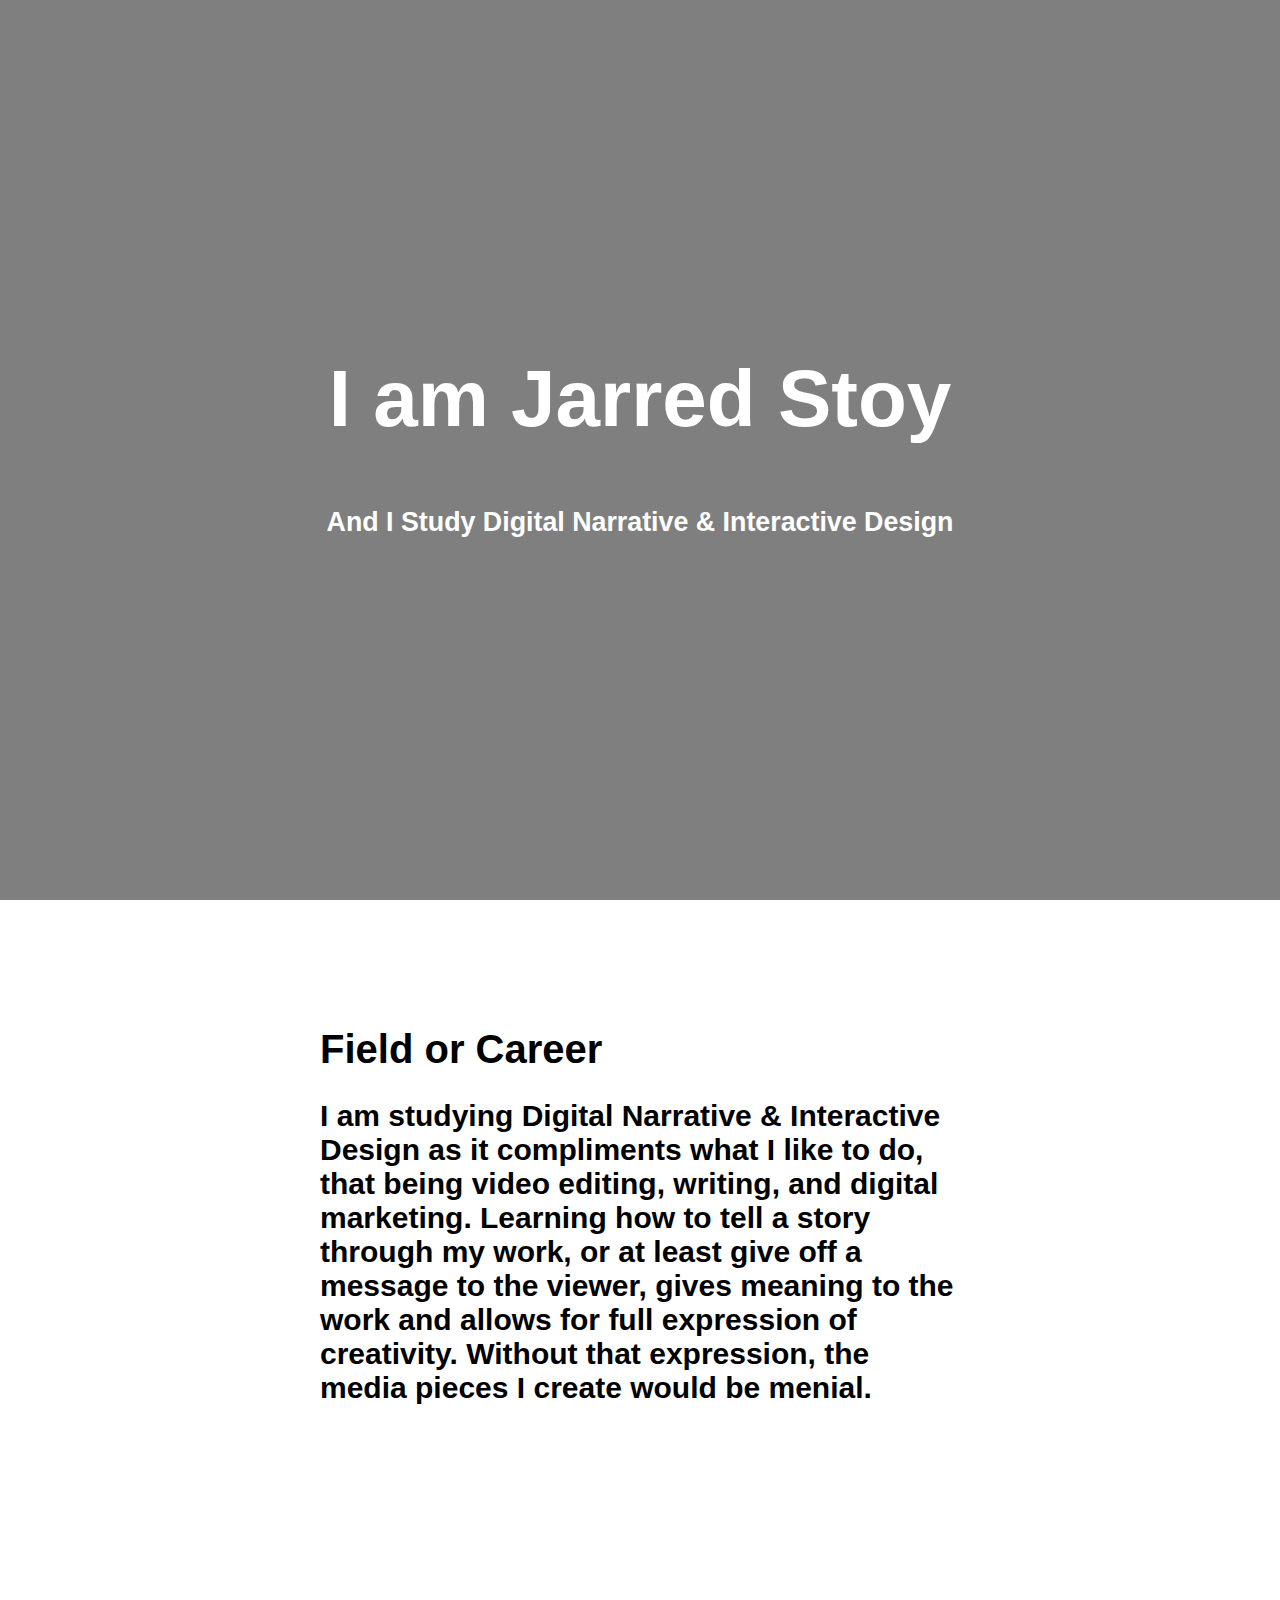
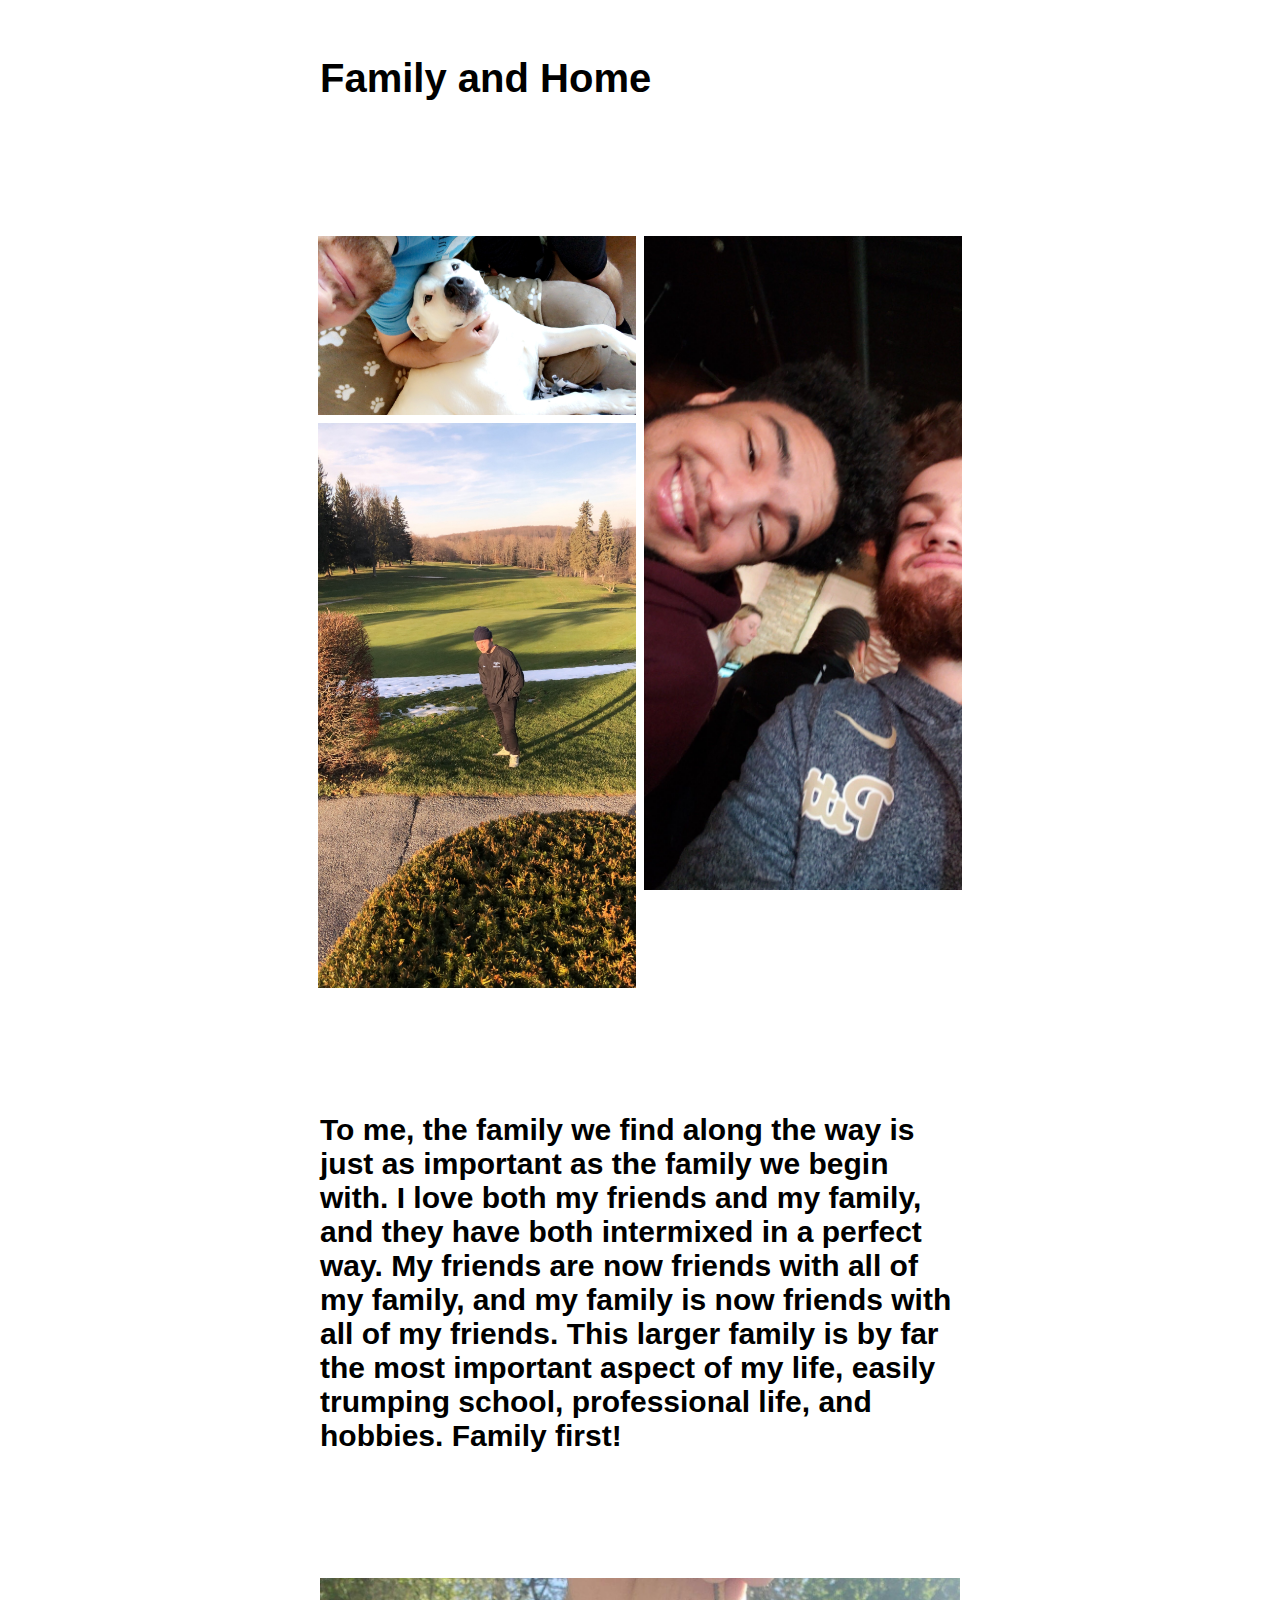
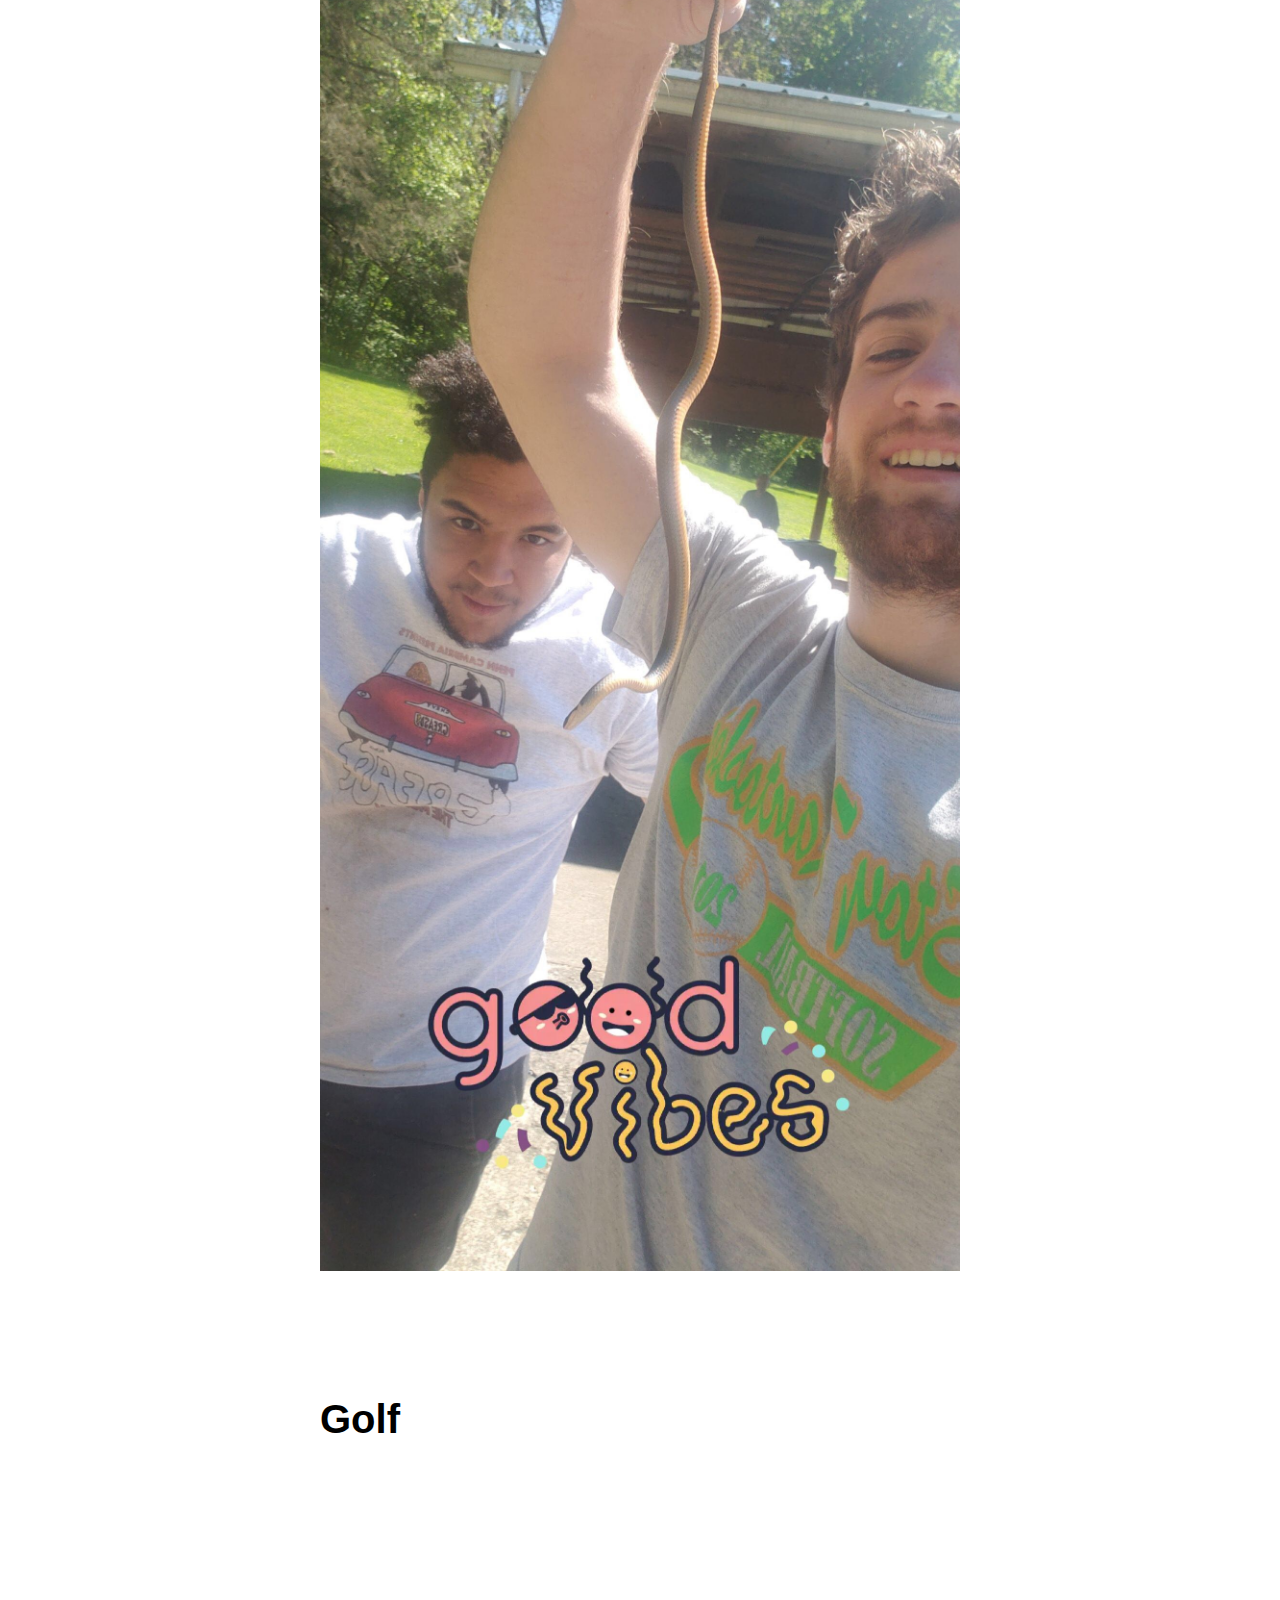
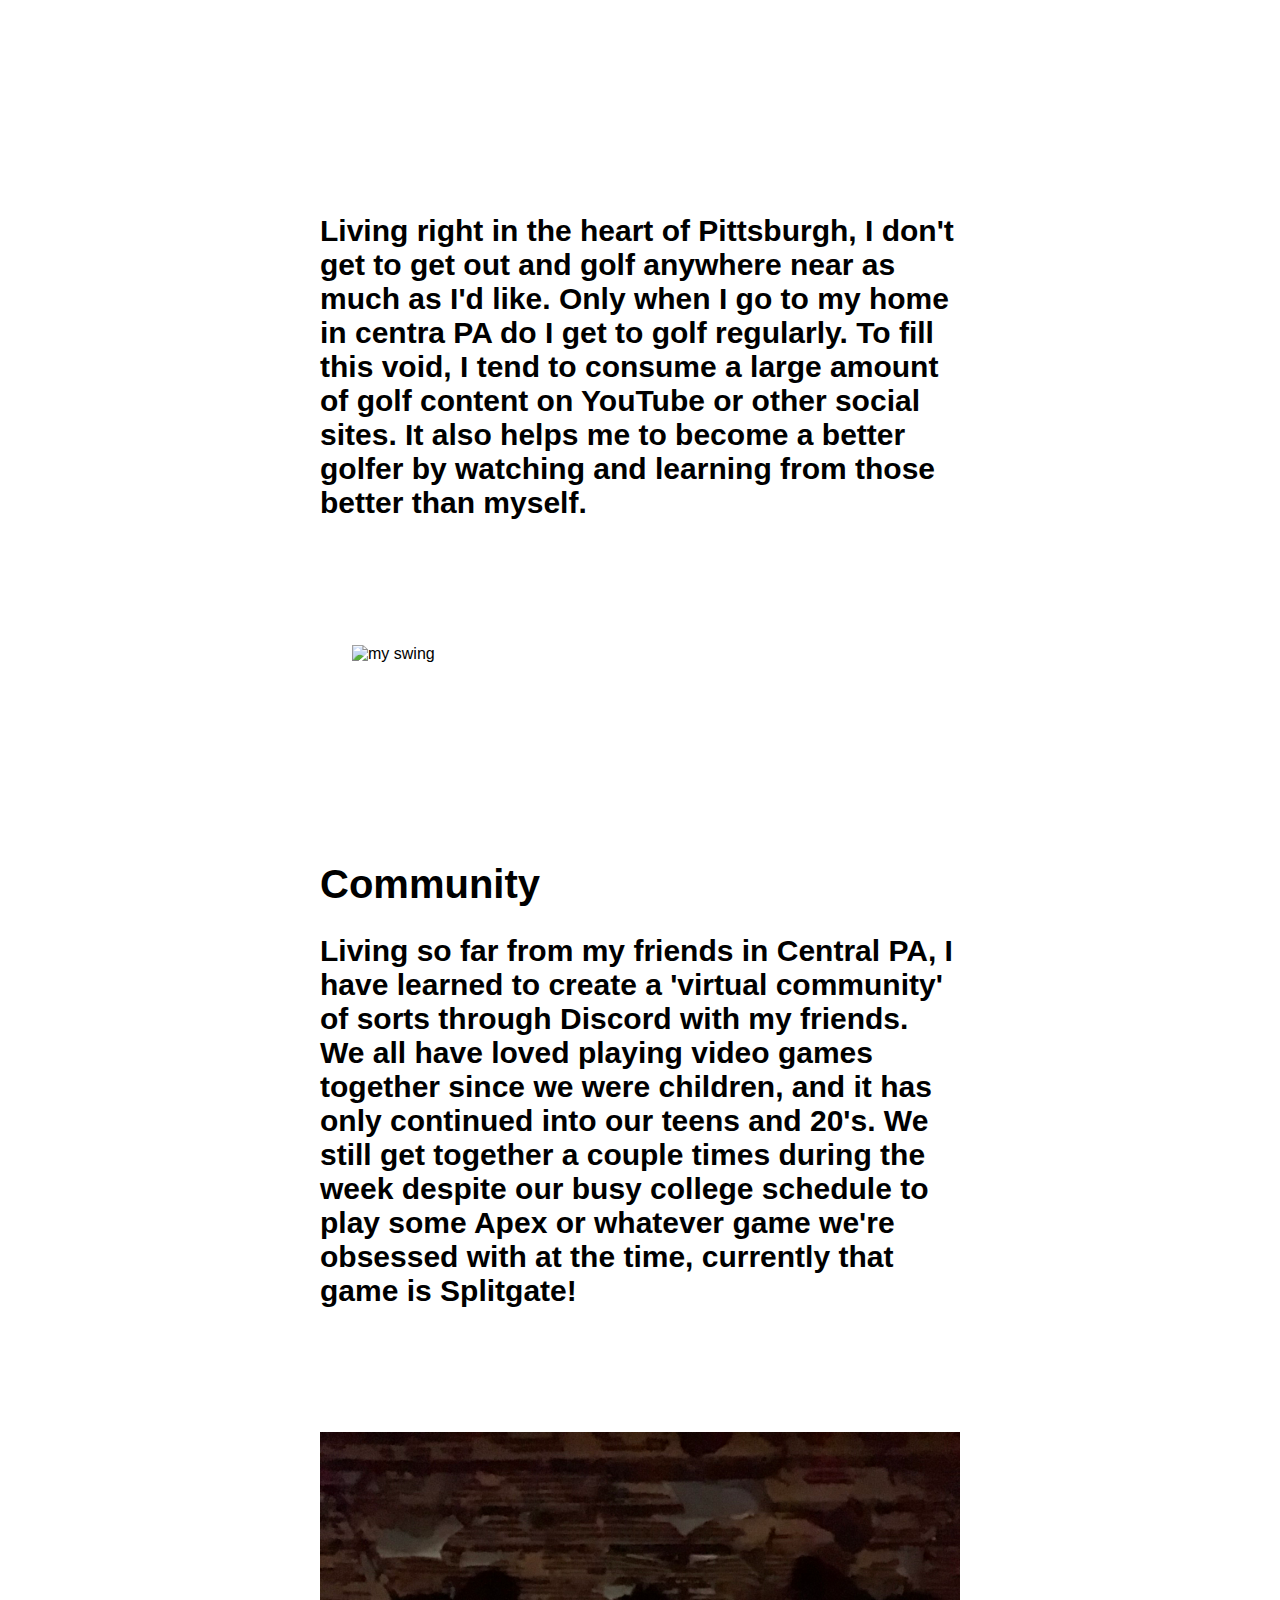
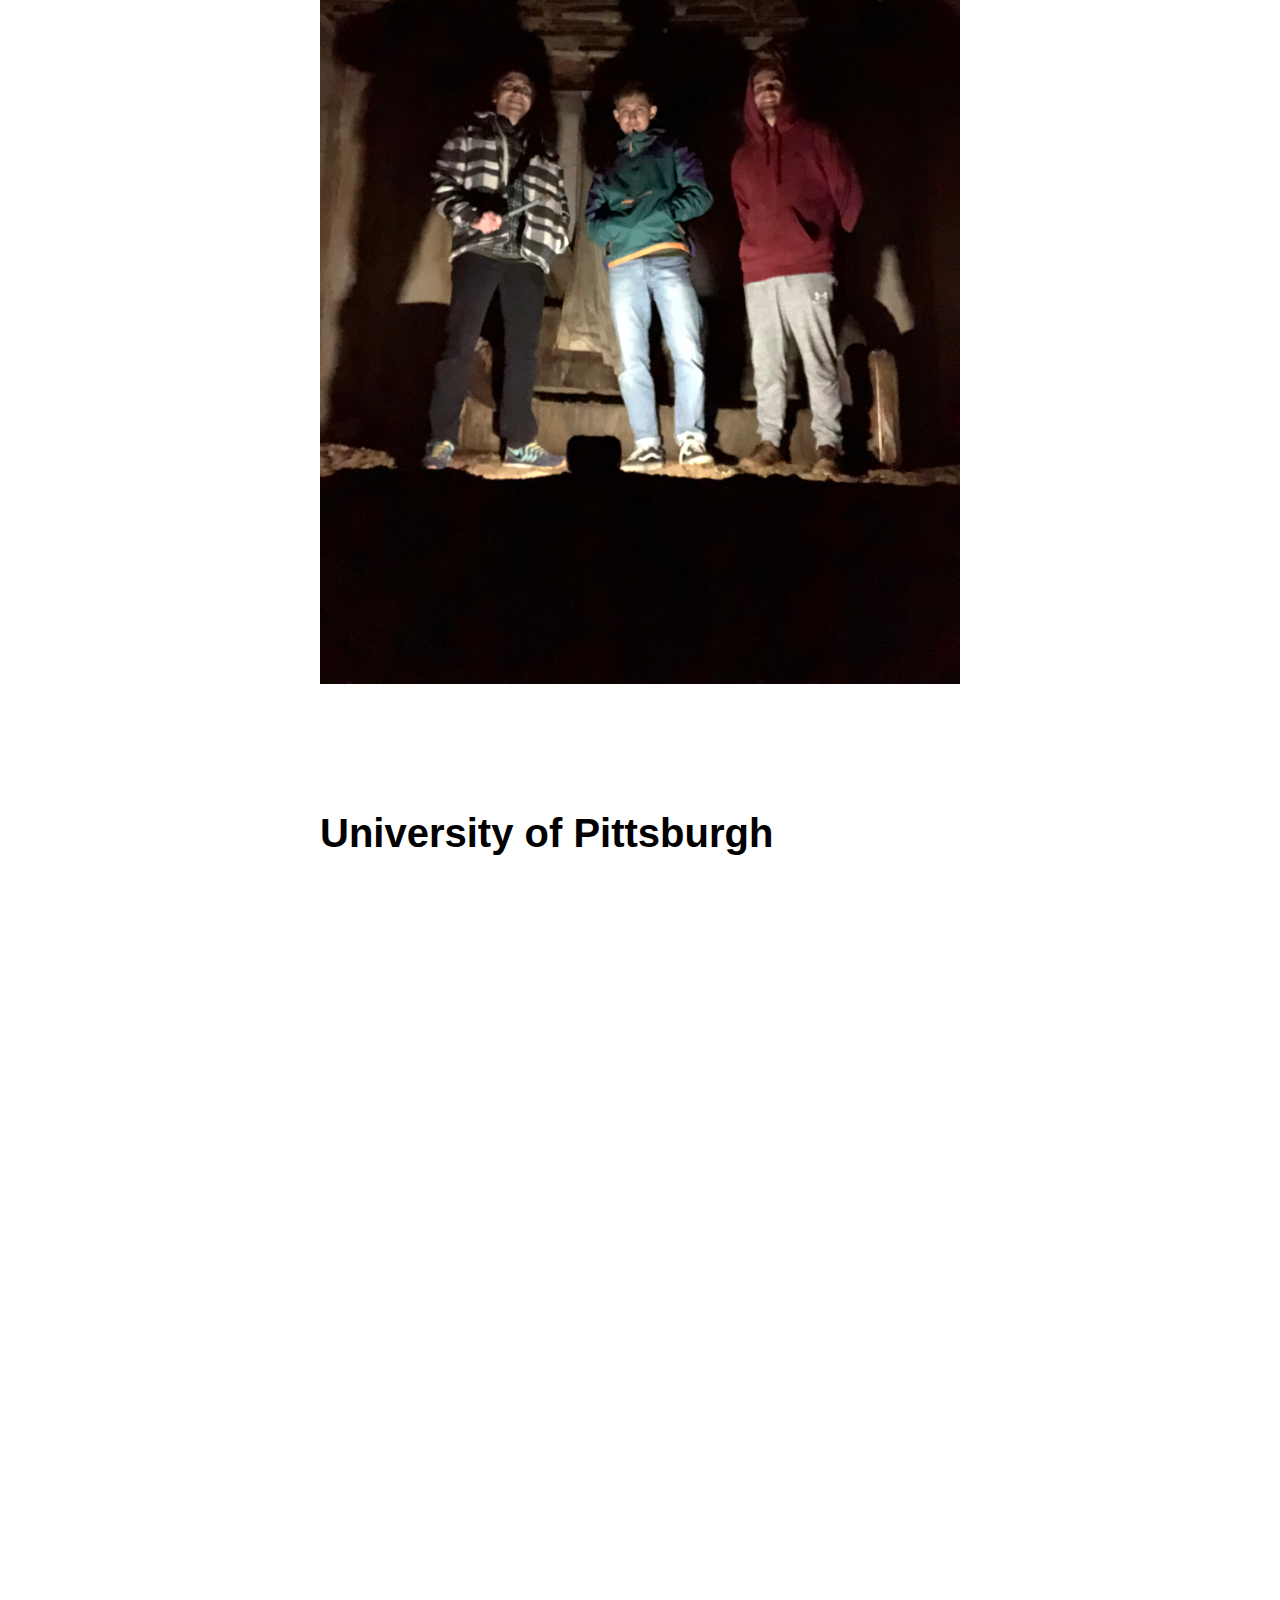
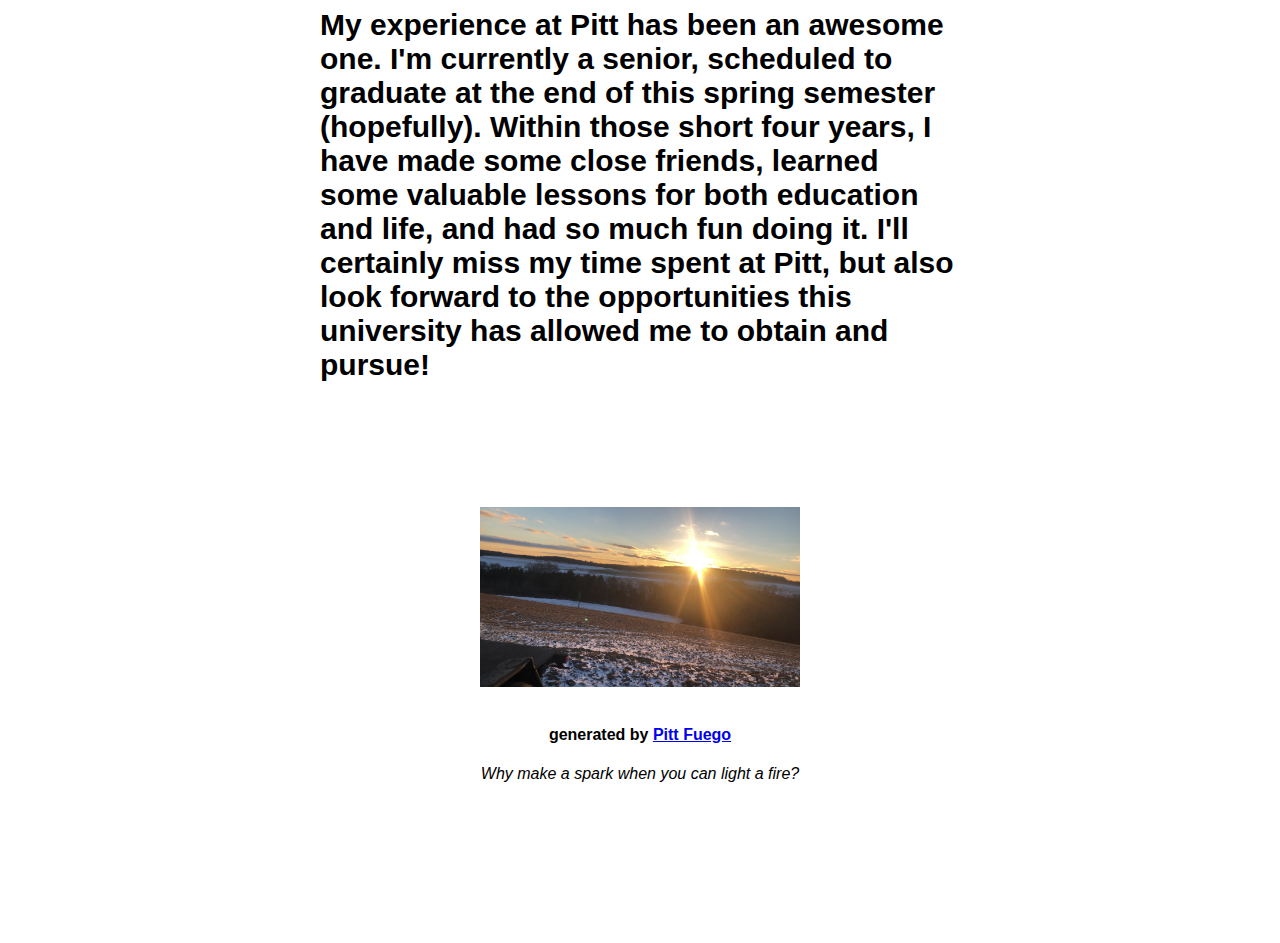
==== index.html @ ac133db9 "Update index.html" ====
<!DOCTYPE html>
<html lang="en">
<head>

<!--Hello, maker! Welcome to my Electrate Fuego web design tutorial. I'm glad you found it – for this might be a real intersection on your way to becoming. I (S.J. Quigley) use this document in my Technical Communications classes at the University of Pittsburgh to teach my students a little bit about computer science and something called "electracy." Just follow along with comments like this one, and you'll make a really cool web documemt that not only introduces you to the other people in our classes, but will help you process how different discourse communities in your life have contributed to your arrival in this space, virtual and actual, and also contribute to where you might be going.

In this doc, you will work through Gregory Ulmer's discourses of career, family, entertainment, community, and schooling (_Internet Invention From Literacy to Electracy_, 2002.) In Ulmer's text, he elides community and schooling into one category, but for our puposes I have separated them. Ulmer's theory of electracy helps makes sense of how we find/construct meaning and connect with others rhetorically in a media rich ecology. Ulmer uses analogy to define electracy, explaining that "electracy is to digital media what literacy is to print."

You could make this document the easy way by posting on Google Site, an Adobe Spark, a Weebly, or a Wix--or you can do a little more work to unconceal, opening up these tools that you use every day, but might not know how they function, yet prove so necessary to how you (re)present yourself and connect with others in virtual spaces. And this last bit is an important point! If we really want to be makers, if we really want to be creative, then we need to understand what our digital tools do, how they work, and consider the implications of their use. Through this process you will alos learn a little bit about computer literacy and computer science. Enough to allow you to build web texts and understand file management.

So let's cut this thing open – using "tmesis" as the Ancient Greeks would call it – lets "cut" and arrange, tweak, take away and augment...that's how we create! I hope you're excited to use this tool to create a document that will simultaneously help you process your journey and help orient you along the path on which you are headed in your becoming. Before we get going I would like to give a shout-out to my research buddy Shauna Chung, who helped me develop the original Ulmerian framework we will be following in this document. Are you ready to get started?-->

 <!--To get started, you will need to fork my repository from GitHub if you haven't already. If you want to easily publish it on GitHub, I'll give you more information at the end of this document. But for right now, fork, and then download the website to a zip file (or clone it, if you know what that means). Go ahead and put these files in a secure place (folder) where you will be able to find them and organize your other assests like images, pdfs, etcetera. You will also need a text editor like "brackets.io" or "atom.io" or "notepad-plus-plus.org." Open the style.css and index.html documents in the text editor and we can get started building our own electrate experience.-->

<!--BTW. You can leave these hidden HTML text fields be, or delete them. They are but road signs, absent from the larger design-->

<!--First we will need to do some work in the head of the document. The head organizes important information needed to expalin to browsers how the website will work. Go ahead and change the title of this HTML document below, from "Electrate Fuego" to whatever you want it to be called. Your new text will appear in your browser tab-->

<title>Jarred Stoy Fuego</title>

    <!--this next section of code does important work to help different browsers understand what this page should look like on the different kinds of screens.-->

<meta charset="UTF-8">
<meta name="viewport" content="width=device-width, initial-scale=1">

     <!--this code tells the browser to link to the style.css file that controls the appearance of much of your content.-->

<link rel="stylesheet" type="text/css" href="style.css">
</head>


<!--The body of the document houses the content that a user usually sees on a website. We'll be spending most of our time in this section.-->

<body>

<!-- We'll need to do some more work in this section, but to do so, we'll need to make some changes on your style.css file. Developers refer to this division as a "Hero Block," but we will refer to it as a "Wide Image."  Think carefully about the image you select and how it might serve a sybolic function in your life. Ulmer refers to these kinds of symbolic images as "wide images" in that they often repeat over and over in our lifetime. We will similarly repeat this image at the end of your Electrate Infuego composition to establish a motif in this web document.

Place a .jpg or .png in the same file folder as this project (hint: simplify the name). You don't need to do anything on this html page, but you'll need to change the background image name on the style.css page to match you image asset.

Now, change the other relevant information in this section, especially if you're not John en Fuego or not majoring in "electracy"-->

<div class="hero-image">
  <div class="hero-text">
      <h1>I am Jarred Stoy</h1>
      <h2>And I Study Digital Narrative & Interactive Design</h2>
  </div>
</div>

      <!--In our first exploration of discourse, we're going to think about the wider characteristics or themes of our field or future career. In academia, we do a lot of work narrowing our interest to arrive at a career or profession, often reducing our field to a level of operation or an act. Instead, I would like you to think more broadly about the "wider themes" you associate with your field or future career and its larger significance in improving our world. Yes--improving the world. Thinking back, where do you see exposure to those same "wider themes" in your own life? Those ah-ha moments, lessons, examples, tools, passions, or qualities that suggested this career path to you? Replace the content between <h2> and </h2> that begins with "Lorem ipsum."-->

     <div class="textblock">
  <h1>Field or Career</h1>

  <h2>I am studying Digital Narrative & Interactive Design as it compliments what I like to do, that being video editing, writing, and digital marketing. Learning how to tell a story through my work, or at least give off a message to the viewer, gives meaning to the work and allows for full expression of creativity. Without that expression, the media pieces I create would be menial.</h2>
</div>


<!--in this next section you will explain a little more about your family (what does family means to you? Who are the people that influenced you on this path along which you now stand).-->

<div class="textblock">
  <h1>Family and Home</h1>
    </div>

<!--We will begin this section with a photo grid. Add those beautiful, meaningful "family" and "home" photos (only you can define family) to your project folder, making sure the files end in .jpg or .png and replace/add the names of your assets to the grid below. You can add more photos if you wish, or subtract... see what happens – you have to be playful to find the purpose of things. You may need to adjust the size of your assets to produce the effect you desire. Resizing local files is one way to control the size of images on a website.-->

<div class="row">
  <div class="column">
    <img src="diesel.JPG" alt="My dog and I">
    <img src="shammy.JPG" alt="My friend from home">
  </div>
  <div class="column">
    <img src="kwizz.JPG" alt="My brother and I">
  </div>
</div>

<!--Time to write. Flesh it out! Define family, qualify it, explicate it telling us why these people are important, and how they contributed to how you got here and where you are going. What about "home." What  does that mean to you? In what ways is it significant in determining where your are going? Replace the content between <h2> and </h2> that says "Lorem ipsum."-->

<div class="textblock">
  <h2>To me, the family we find along the way is just as important as the family we begin with. I love both my friends
  and my family, and they have both intermixed in a perfect way. My friends are now friends with all of my family, and my family is now friends with all of my friends. This larger family is by far the most important aspect of my life, easily trumping school, professional life, and hobbies. Family first!</h2>
</div>

     <!--Replace the image here. You can also control image width and height %. This is the second way we can control the size of images on our website.-->

<div>
 <img src="kwizz2.JPG" alt="my brother and I and a little snake friend" class="center-image"  style="max-width:50%; max-height:10%;">
    </div>

<!--Now we are moving into the kinds of media that contributes to your everyday discourse. This might sound weird, but Ulmer argues that media has actually contributed a great deal to who you are as a person, how you language yourself, and even how you move through the world and interact with others. So, let's take some time to explore this discourse area. You have the opportunity to add video content or other significant media content. You might also add images to this section (see the bottom of this sheet for directions on how to add elements) perhaps adding a photo grid like the one you did for the "Family" section. Experiment. You can't break this thing, right? Control Z. Control Z. Control Z... -->

<div class="textblock">
  <h1>Golf</h1>

    <!--find a YouTube video that has some significance in your life. Click "share," and copy and paste the embed link and paste it below-->

       <iframe width="560" height="315" src="https://www.youtube.com/embed/3ntQpReZijs" title="YouTube video player" frameborder="0" allow="accelerometer; autoplay; clipboard-write; encrypted-media; gyroscope; picture-in-picture" allowfullscreen></iframe>


<!--Time to process. How do you use media? What role do certain kinds of media play in your life? How does media serve a social function? In what way might you be "recreating" or "remaking" media in your everyday life?

FUN FACT: "Lorem ipsum", "Lorem ipsum" was hacked out of Cicero's "De finibus bonorum et malorum," developers made it non-sensical. So while you will probably never write as well as Cicero, you can always improve upon "Lorem ipsum." -->

  <h2>Living right in the heart of Pittsburgh, I don't get to get out and golf anywhere near as much as I'd like. Only when I go to my home in centra PA do I get to golf regularly. To fill this void, I tend to consume a large amount of golf content on YouTube or other social sites. It also helps me to become a better golfer by watching and learning from those better than myself. </h2>
</div>

  <!--Between these divisions, you may want to add a new div element like an image (see the bottom of this html page for instructions) -->
    <div>
        <img src="golf.PNG" class= "center-image" style="max-width:45%; max-height:45%;" alt="my swing" >
    </div>
    <br>
 <br>
 <br>
 <br>
<!--We will use this next section to process your community(-ies)-->

<div class="textblock">
  <h1>Community</h1>

    <!--So what exactly is your community: is it actual? virtual? Where do find your ground, or at least, where do you drop anchor, you drifter, you? While we often think of communities as neighborhoods and clubs and a group of colleagues or friends, you might find community across the frontiers of the dead, and perhaps even with those who have never lived. I'll let you explain. -->

  <h2>Living so far from my friends in Central PA, I have learned to create a 'virtual community' of sorts through Discord with my friends. We all have loved playing video games together since we were children, and it has only continued into our teens and 20's. We still get together a couple times during the week despite our busy college schedule to play some Apex or whatever game we're obsessed with at the time, currently that game is Splitgate! </h2>
  </div>

    <div>
 <img src="bois.jpg" alt="the boys in a spooky house posing at the camera" class="center-image" style="max-width:100%;max-height:100%;">
    </div>

<!-- In our final discourse section, we will process the role schooling has played in our lives. -->

<div class="textblock">
    <h1>University of Pittsburgh</h1>
</div>

<!--To change the image for this wide screen paralax scroll, you will need change the file name in your style.css to match an image in your project folder. Look for ".paralax1" on your style.css sheet-->

    <div class="parallax-1"></div>

<!--Like it or not, your schooling, formal and informal, for better or for worse, has been another factor that has brought you here and prepared you for this moment. Let's think through these systems, expectations, and outcomes. And let's also think a little about futurity... where is this learning, formal and informal – this unconcealing – taking you? -->

    <div class="textblock">
  <h2>My experience at Pitt has been an awesome one. I'm currently a senior, scheduled to graduate at the end of this spring semester (hopefully). Within those short four years, I have made some close friends, learned some valuable lessons for both education and life, and had so much fun doing it. I'll certainly miss my time spent at Pitt, but also look forward to the opportunities this university has allowed me to obtain and pursue!</h2>
  </div>

<!--The final step in our process will be to ensure that a smaller version of our "hero image," what Ulmer would refer to as our "wide image," repeats at the bottom of our document to better reinforce this motif.  -->
 <div>
 <img src="loretto.JPG" alt="My hometown of loretto" class="center-image" style="max-width:25%;max-height:25%;">
    </div>
    <br>
<div style="text-align: center">
     <h4>generated by <a href="https://pitt-fuego.github.io/Pitt-Fuego-Coding-Tools/">Pitt Fuego</a></h4>
    <p><em>Why make a spark when you can light a fire?</em></p>
    </div>
<br>
<br>
<br>
<br>

<br>
<br>

<br>
<br>
  </body>
     </html>





<!--Peace and love only, S.J. Quigley, University of Pittsburgh-->






<!--Looking to add components? You've come to the right place. Copy and Paste Code Snippets
-------------------------------------------------------------------------------------------

***Add Text Block***


Instructions: Format textblock left, center, justify, right;
    Format text: Italics:<em>Italics</em>; Bold:<b>Bold</b>; Link Website <a href="https://ex>HERE"</a>; Link Asset <a href=filename.pdf>HERE</a>; Line Breaks/Spaces: <br>;

Code:

<div class="textblock" style="text-align: left">
<h1>Header</h1>
  <h2>We recommend using our mobile-ready H1 and H2 text sizing. Lorem ipsum dolor sit amet, consectetur adipiscing elit, sed do eiusmod tempor incididunt ut labore et dolore magna aliqua. Ut enim ad minim veniam, quis nostrud exercitation ullamco laboris nisi ut aliquip ex ea commodo consequat. Duis aute irure dolor in reprehenderit in voluptate velit esse cillum dolore eu fugiat nulla pariatur. Excepteur sint occaecat cupidatat non proident, sunt in culpa qui officia deserunt mollit anim id est laborum.</h2>
  </div>
<br>
<br>
<br>
<br>


***Add Bulleted Points***

<div class=bulleted-points>
<ul>
  <li>first</li>
  <li>second</li>
  <li>third</li>
</ul>
<div>
<br>
<br>
<br>
<br>



***Add an Image***
Instructions: Control image with height/width value.

*Centered Image (Any Size - adjust max width/height percentages)*

<div>
    <img src="feet1.jpg" class="center-image" style="max-width:30%; max-height:30%;" alt="decribe the image HERE for accessibility purposes" >
</div>
<br>
<br>
<br>
<br>


*Full Width Image*
(Notice that this image does not need .css class centering because we used the width percentage property=100%)


<div>
<img src="feet1.jpg" alt="decribe the image HERE for accessibility purposes" style="width:100%;">
</div>
<br>
<br>
<br>
<br>


***Add a photo grid:

<div class="row">
  <div class="column">
    <img src="pgrid1.jpg" alt="decribe the image HERE for accessibility purposes">
    <img src="pgrid2.jpg" alt="decribe the image HERE for accessibility purposes">
  </div>
  <div class="column">
    <img src="pgrid3.jpg" alt="decribe the image HERE for accessibility purposes">
    <img src="pgrid4.jpg" alt="decribe the image HERE for accessibility purposes">
  </div>
  <div class="column">
    <img src="pgrid5.jpg" alt="decribe the image HERE for accessibility purposes">
    <img src="pgrid6.jpg" alt="decribe the image HERE for accessibility purposes">
  </div>
</div>


-->

<!--
Looking to publish this in GitHub? Here is what you need to do.

Go back to your forked repository in GitHub or create a new repository. Click upload, and select/drag and drop all of you files... all of them, index.html. style.html, readme, and your image assets. Click commit. This will replace/add all essential files to make your Electrate Fuego. Great, now your Electrate Fuego files are where it needs to be. Now go to your repository "settings." Scroll down to "GitHub Pages." Here you will change "source" from "none" to "master branch." This will publish your Electrate Fuego online. You will find your URL now available to access in this section. Copy and Paste. And now it's time to spread the fire!
-->
---- style.css ----
body, html {
  height: 100%;
  margin: 0;
  font-family: Arial, Helvetica, sans-serif;
}

.hero-image {
  /* This is your "hero image" or "wide image." You will need to change hero.jpg to match your asset*/

background-image: linear-gradient(rgba(0, 0, 0, 0.5), rgba(0, 0, 0, 0.5)), url("loretto.jpg");
  height: 100%;
  background-attachment: fixed;
  background-position: center;
  background-repeat: no-repeat;
  background-size: cover;
  position: relative;
}

/* Places text in the middle of the image */

.hero-text {
  text-align: center;
  position: absolute;
  top: 50%;
  left: 50%;
  transform: translate(-50%, -50%);
  color: white;
  font-size: 250%;


}

.hero-text h2 {   /* This section adds the text stylings for your hero block */
  display: block;
    font-size: 0.67em;
    margin-block-start: 2.33em;
    margin-block-end: 2.33em;
    margin-inline-start: 0px;
    margin-inline-end: 0px;
    font-weight: bold;
}

/* This code controls that cool parallax image and scrolling effect. Change the image "feet3.jpg" below to match your asset.*/
/*You can always add more parllax assets on your web document, just follow the directions at the bottom of the index.html.*/
.parallax-1 {
  background-image: url("cathy.png");

  /* Set a specific height */
  height: 500px;

  /* control the parallax scrolling effect */
  background-attachment: fixed;
  background-position: center;
  background-repeat: no-repeat;
  background-size: cover;
}


/*The following .css is responsible for your photo grid .row, .column, .column img and @ media all work together to create your responsive image displays. Change the images on index.html. Remember, the images need to be in your project file folder */

.row {
  display: flex;
  flex-wrap: wrap;
  padding: 0 4px;
    justify-content: center;
}

/* Create 3 equal columns that sit next to each other */
.column {
  flex: 25%;
  max-width: 25%;
  padding: 0 4px;
}

.column img {
  margin-top: 8px;
  vertical-align: middle;
  width: 100%;
}

/* Responsive layout - makes a one column-layout instead of two or three columns */
@media screen and (max-width: 800px) {
  .column {
    flex: 50%;
    max-width: 50%;
}
}

/* Preset Image Controls

This section of css. helps organize images to position and center the image to scale nicely on all screens */

.center-image {
  display: block;
  margin-left: auto;
  margin-right: auto;
  width: 50%;
}




    /* - Preset Text Block Controls-
this css. element centers text elements*/


/* This css. section controls the paragraph chunks*/

@media screen and (min-width: 800px) {
.textblock {
  margin: auto;
  width: 50%;
  padding: 100px;
    font-size: 125%;
}
}

@media screen and (max-width: 800px) {
  .textblock {
    margin: auto;
    padding: 20px;
}
}
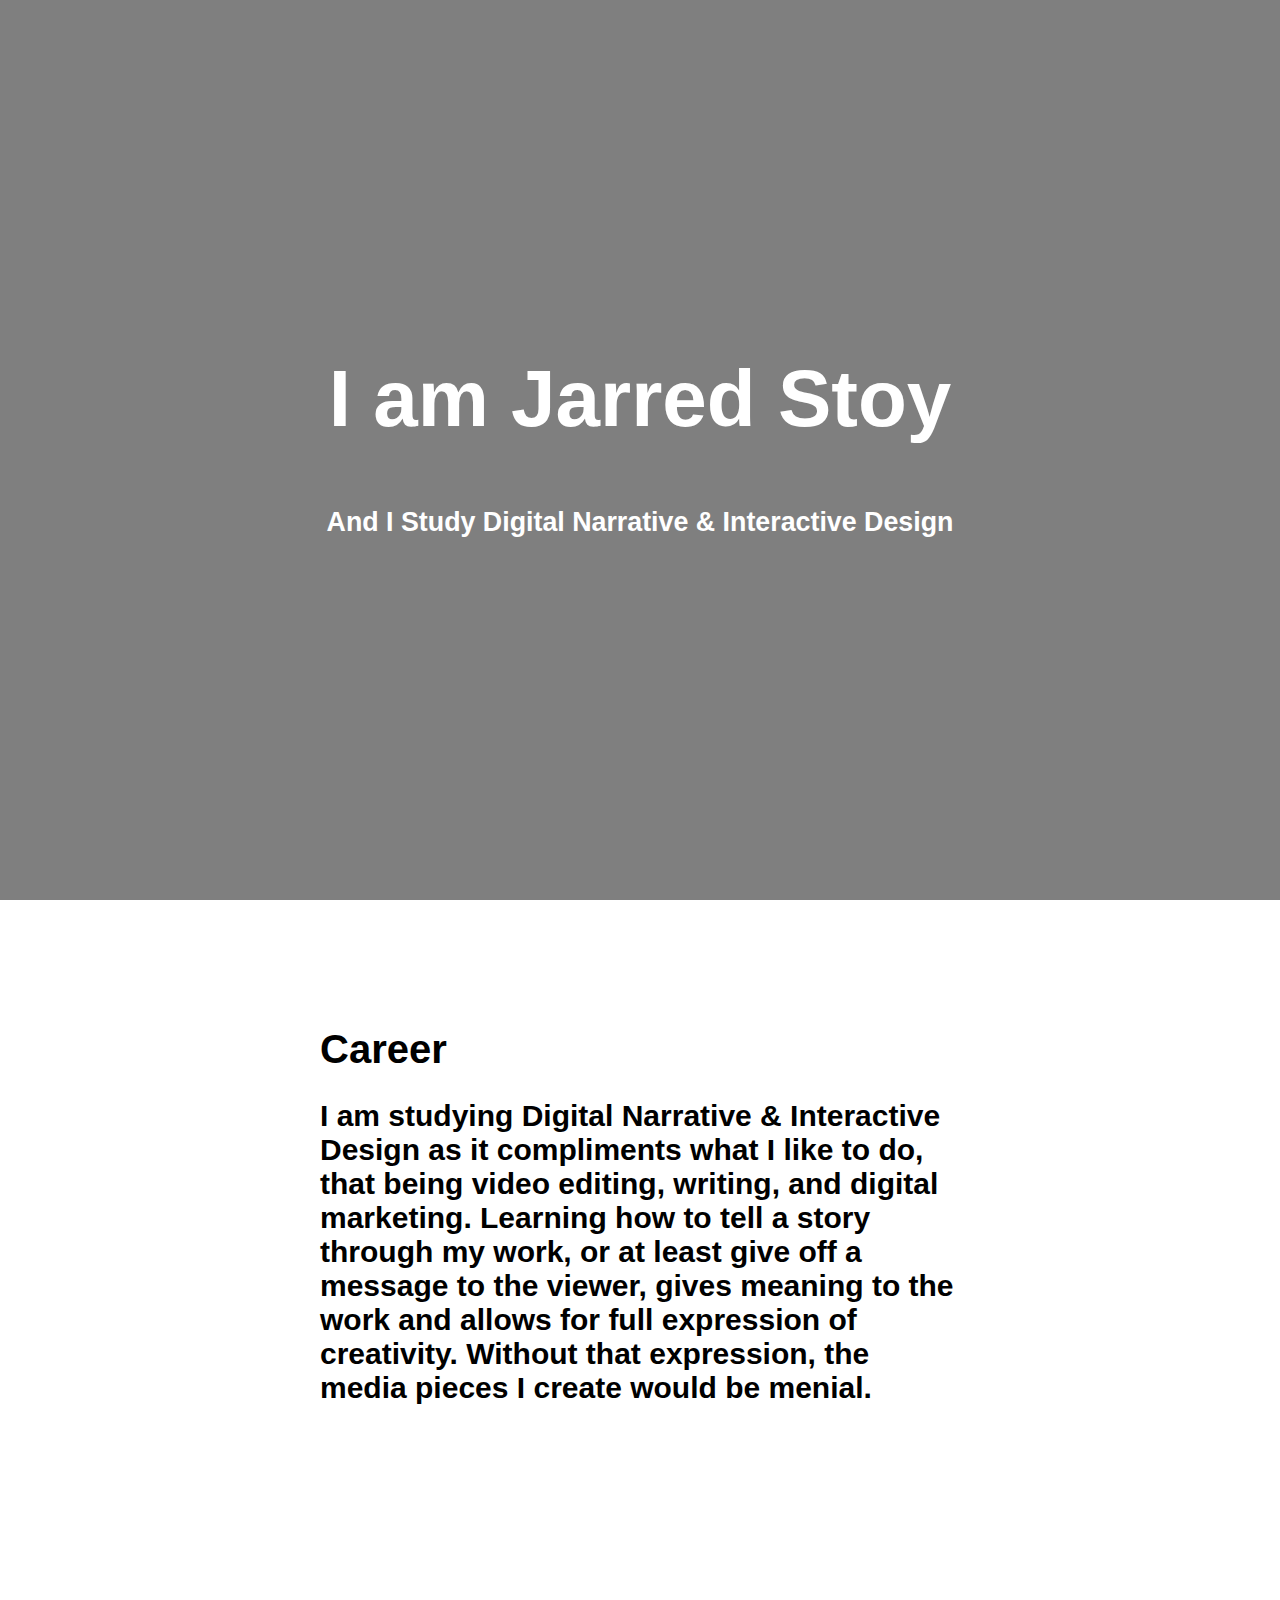
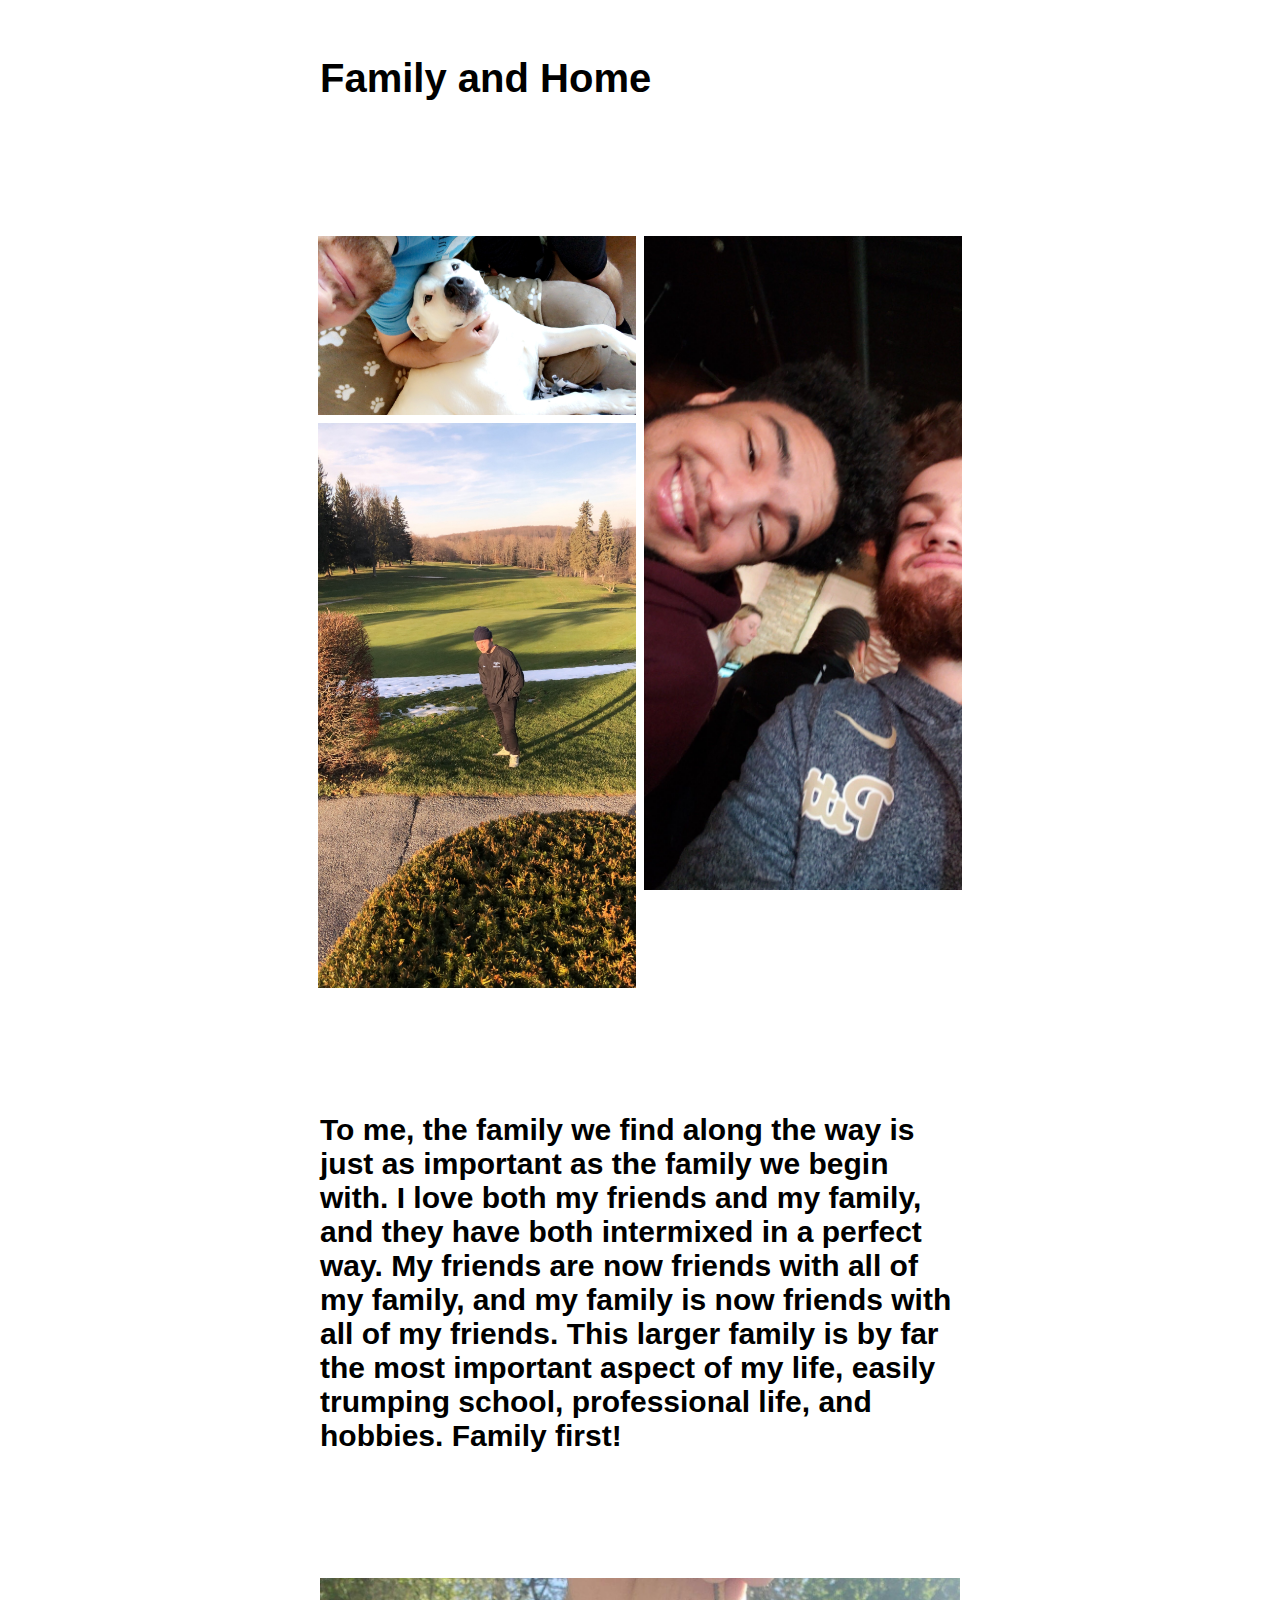
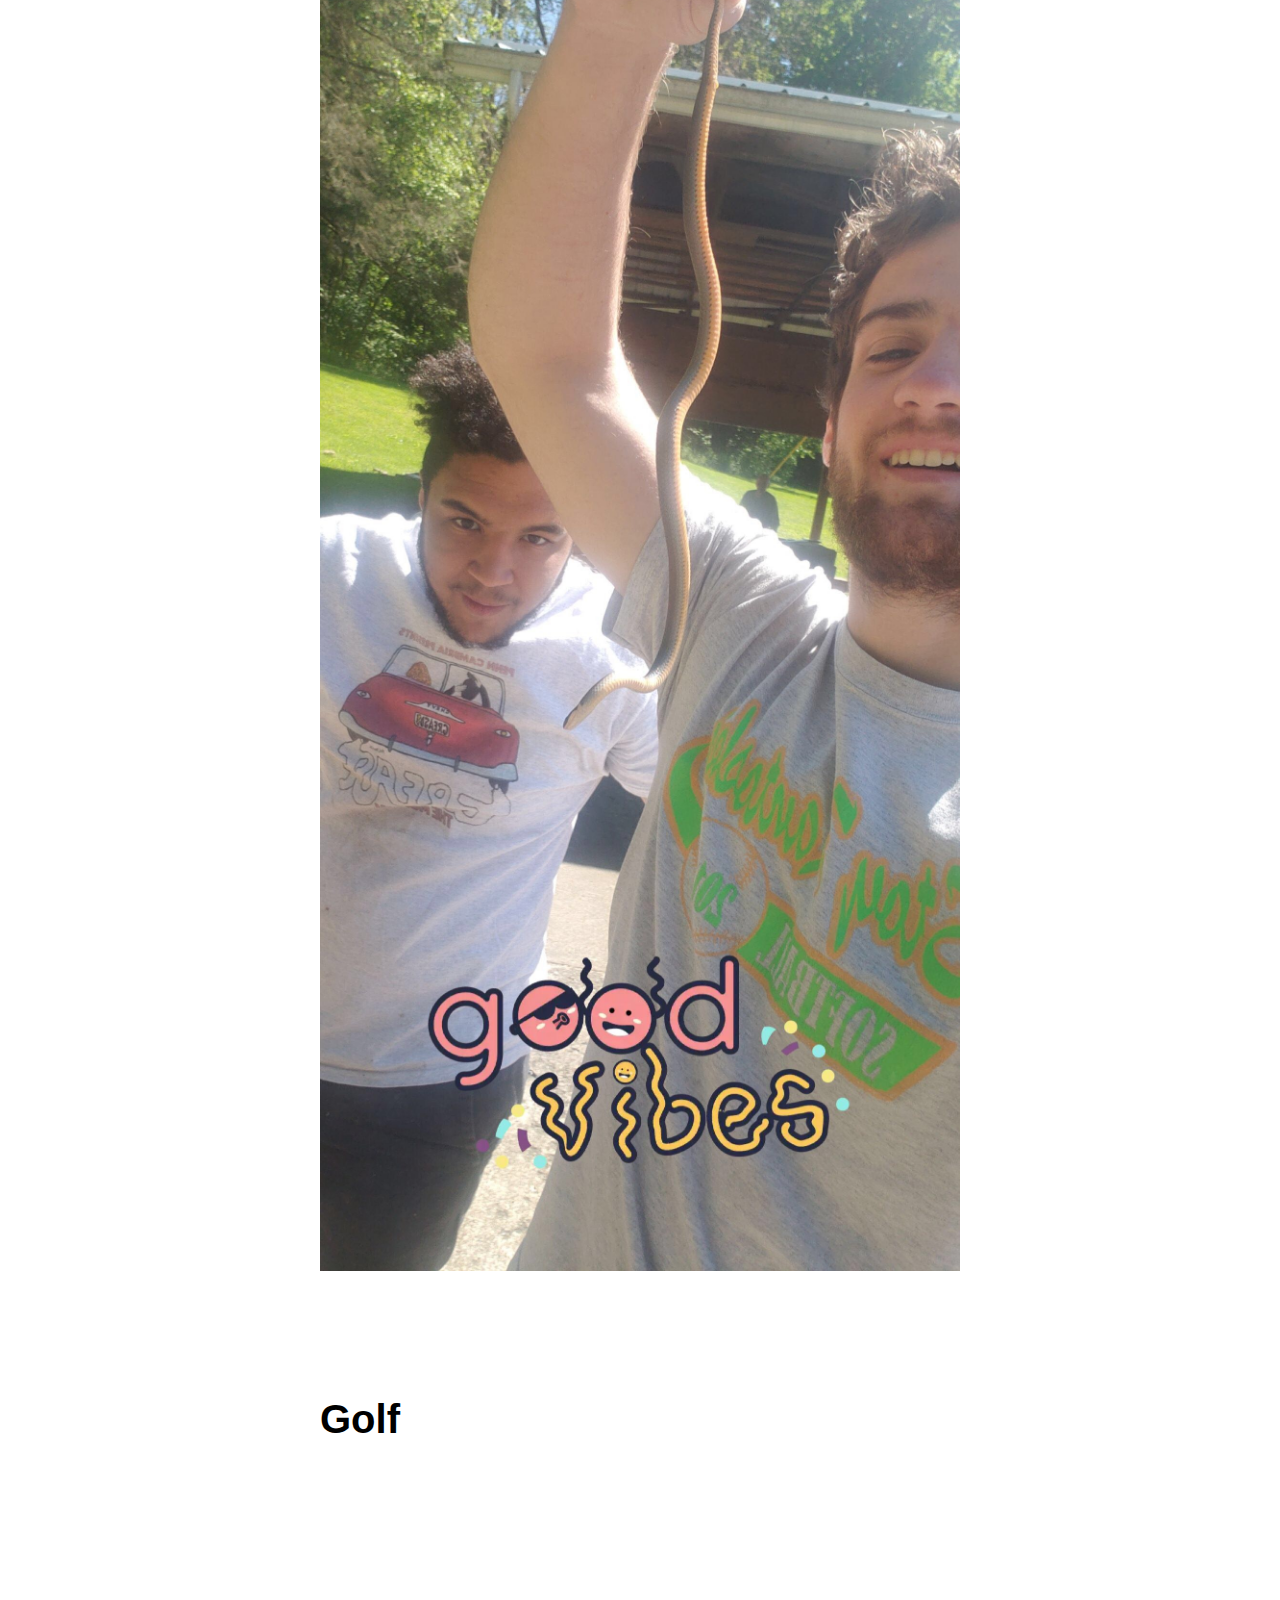
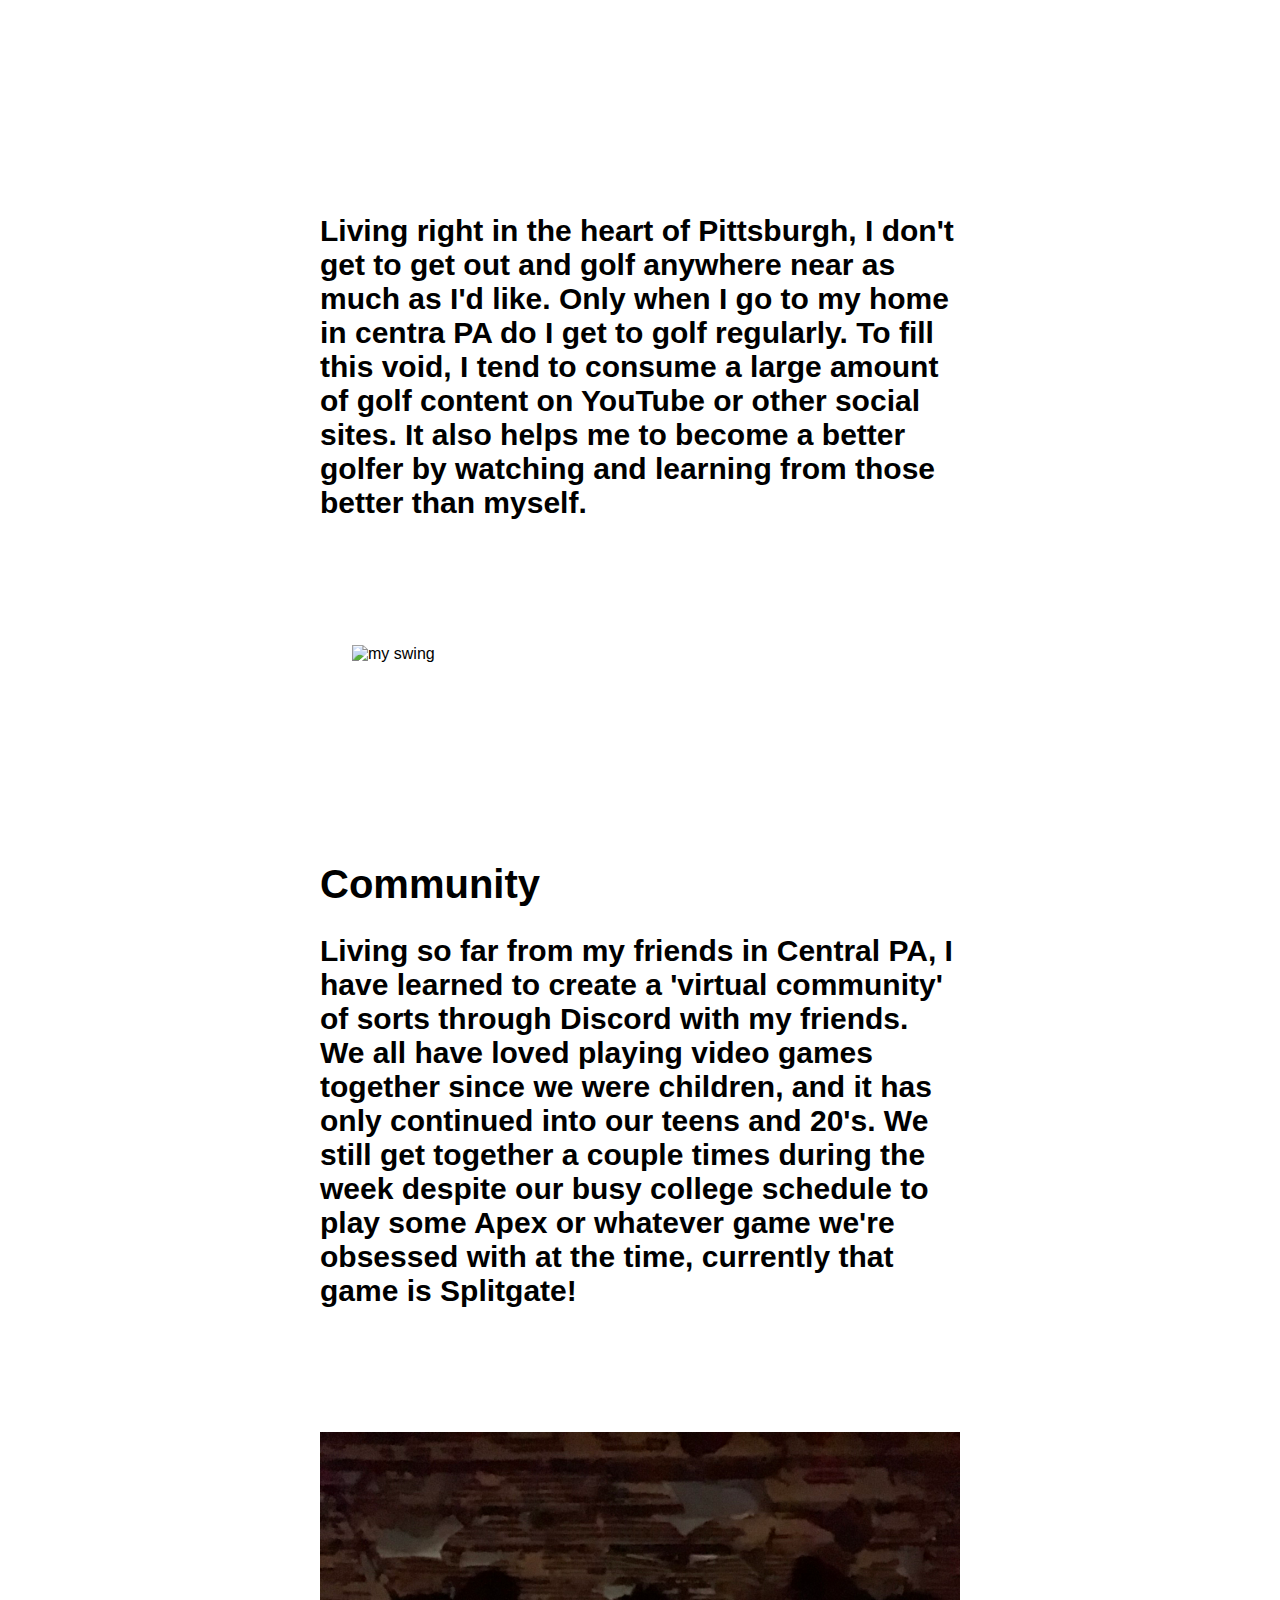
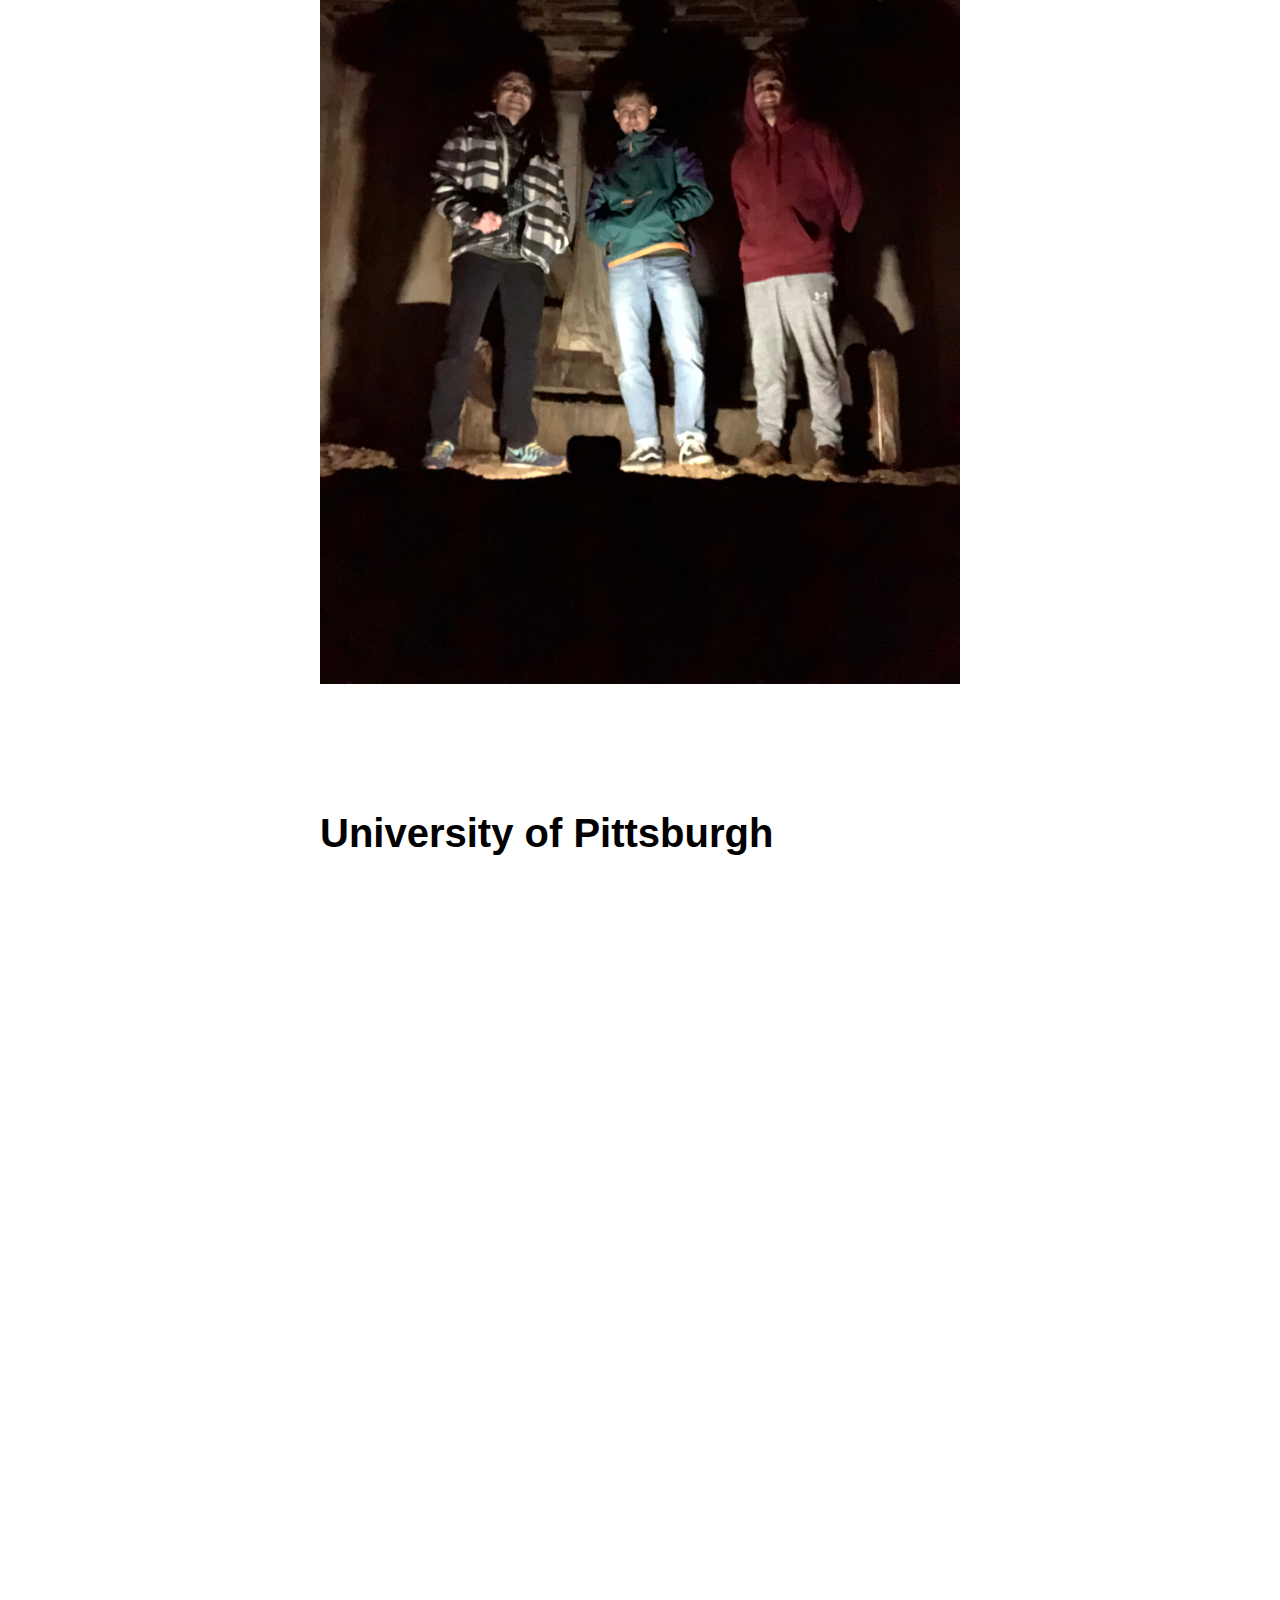
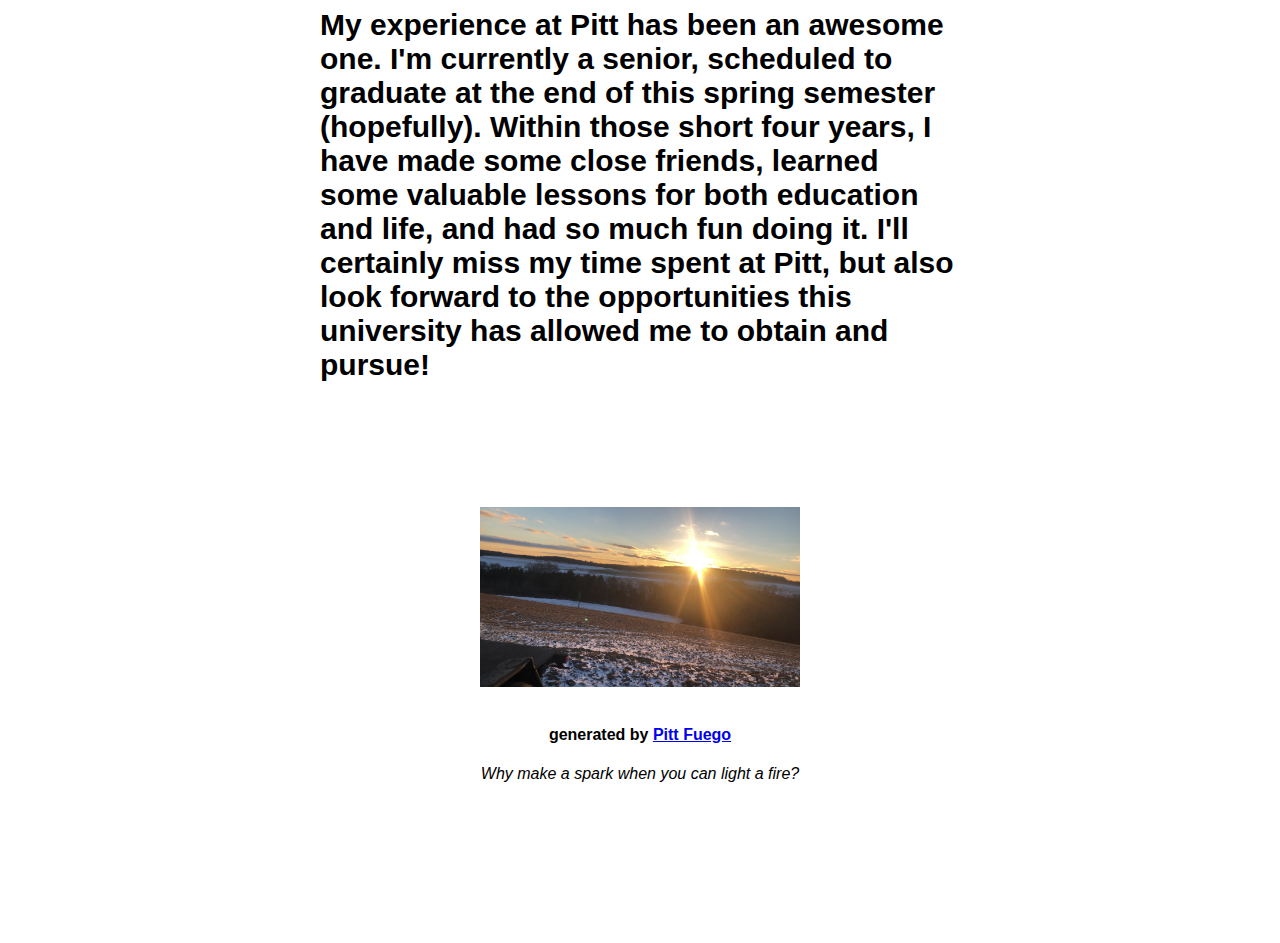
==== commit c21d1844: "Update index.html" ====
--- a/index.html
+++ b/index.html
@@ -39,7 +39,7 @@
 
 Now, change the other relevant information in this section, especially if you're not John en Fuego or not majoring in "electracy"-->
 
-<div class="hero-image">
+<div class="hero-image1">
   <div class="hero-text">
       <h1>I am Jarred Stoy</h1>
       <h2>And I Study Digital Narrative & Interactive Design</h2>
@@ -49,7 +49,7 @@
       <!--In our first exploration of discourse, we're going to think about the wider characteristics or themes of our field or future career. In academia, we do a lot of work narrowing our interest to arrive at a career or profession, often reducing our field to a level of operation or an act. Instead, I would like you to think more broadly about the "wider themes" you associate with your field or future career and its larger significance in improving our world. Yes--improving the world. Thinking back, where do you see exposure to those same "wider themes" in your own life? Those ah-ha moments, lessons, examples, tools, passions, or qualities that suggested this career path to you? Replace the content between <h2> and </h2> that begins with "Lorem ipsum."-->
 
      <div class="textblock">
-  <h1>Field or Career</h1>
+  <h1>Career</h1>
 
   <h2>I am studying Digital Narrative & Interactive Design as it compliments what I like to do, that being video editing, writing, and digital marketing. Learning how to tell a story through my work, or at least give off a message to the viewer, gives meaning to the work and allows for full expression of creativity. Without that expression, the media pieces I create would be menial.</h2>
 </div>
--- a/style.css
+++ b/style.css
@@ -4,7 +4,7 @@
   font-family: Arial, Helvetica, sans-serif;
 }
 
-.hero-image {
+.hero-image1 {
   /* This is your "hero image" or "wide image." You will need to change hero.jpg to match your asset*/
 
 background-image: linear-gradient(rgba(0, 0, 0, 0.5), rgba(0, 0, 0, 0.5)), url("loretto.jpg");
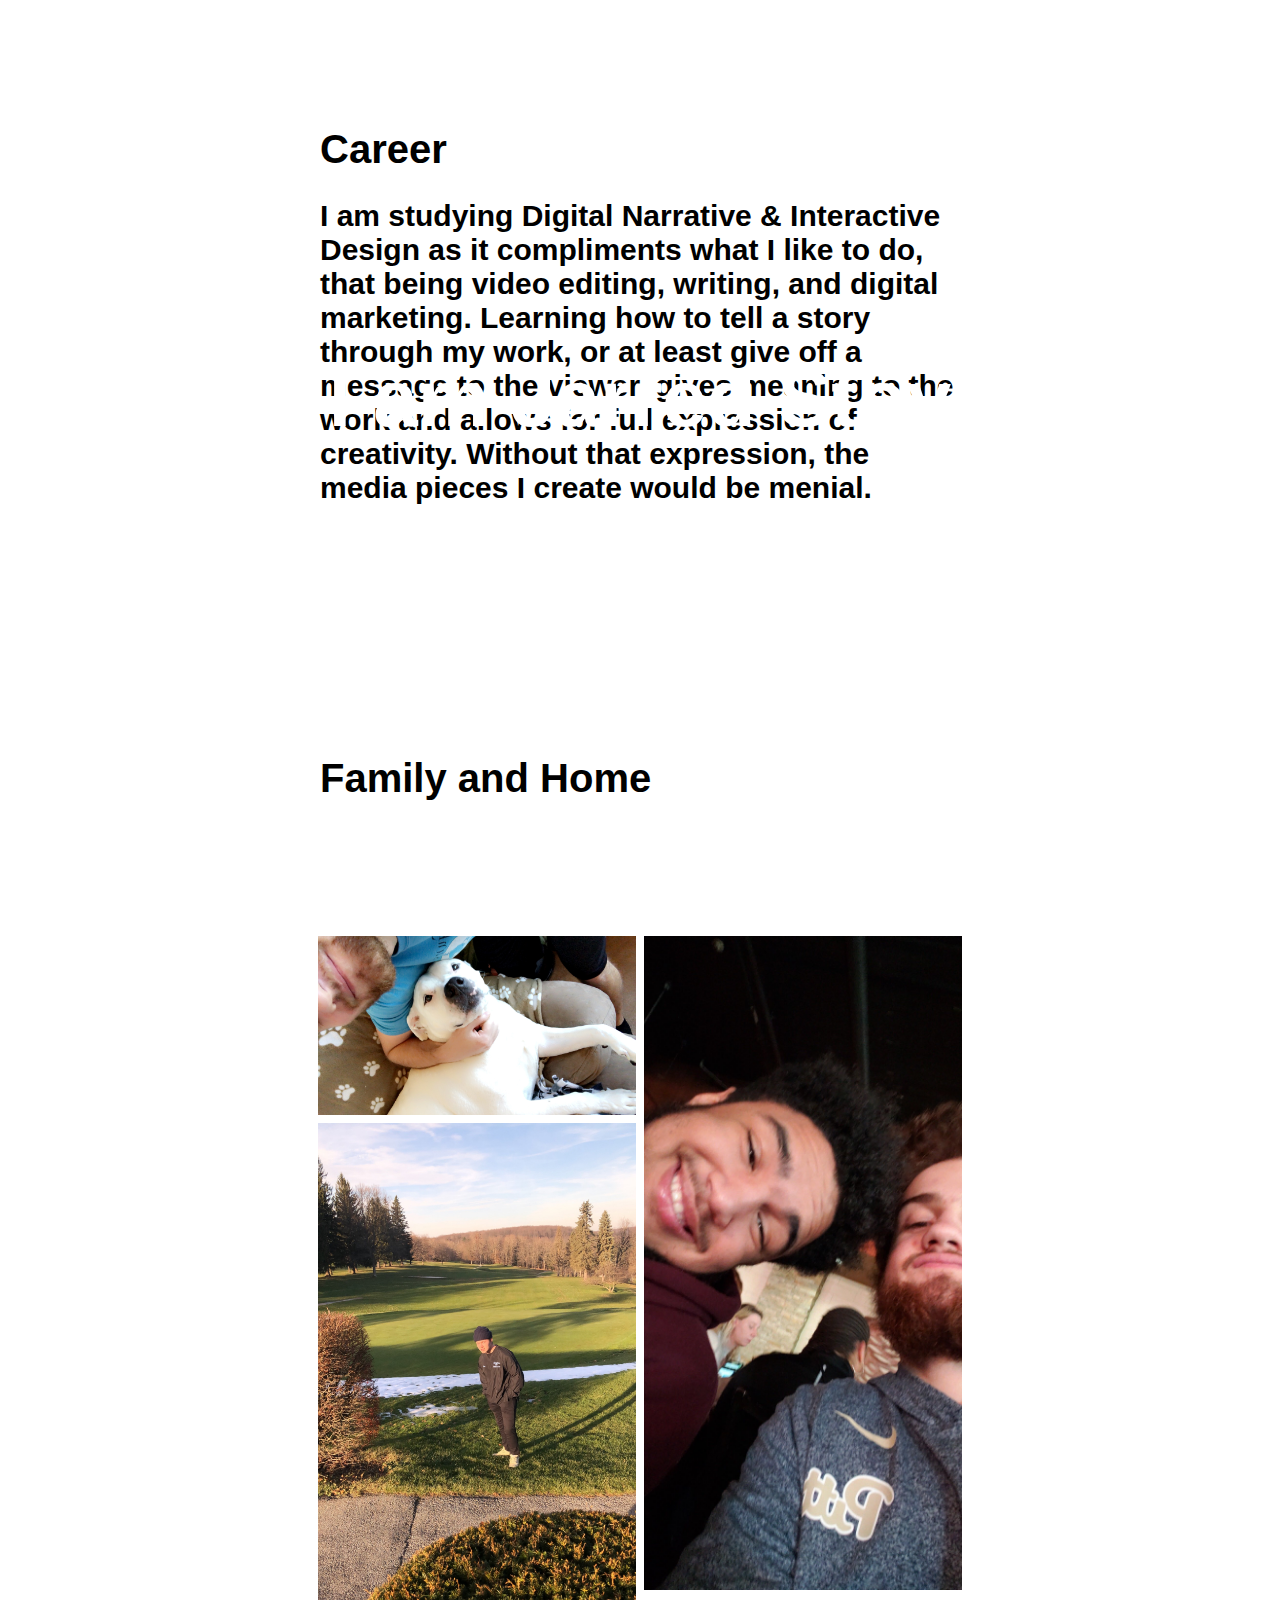
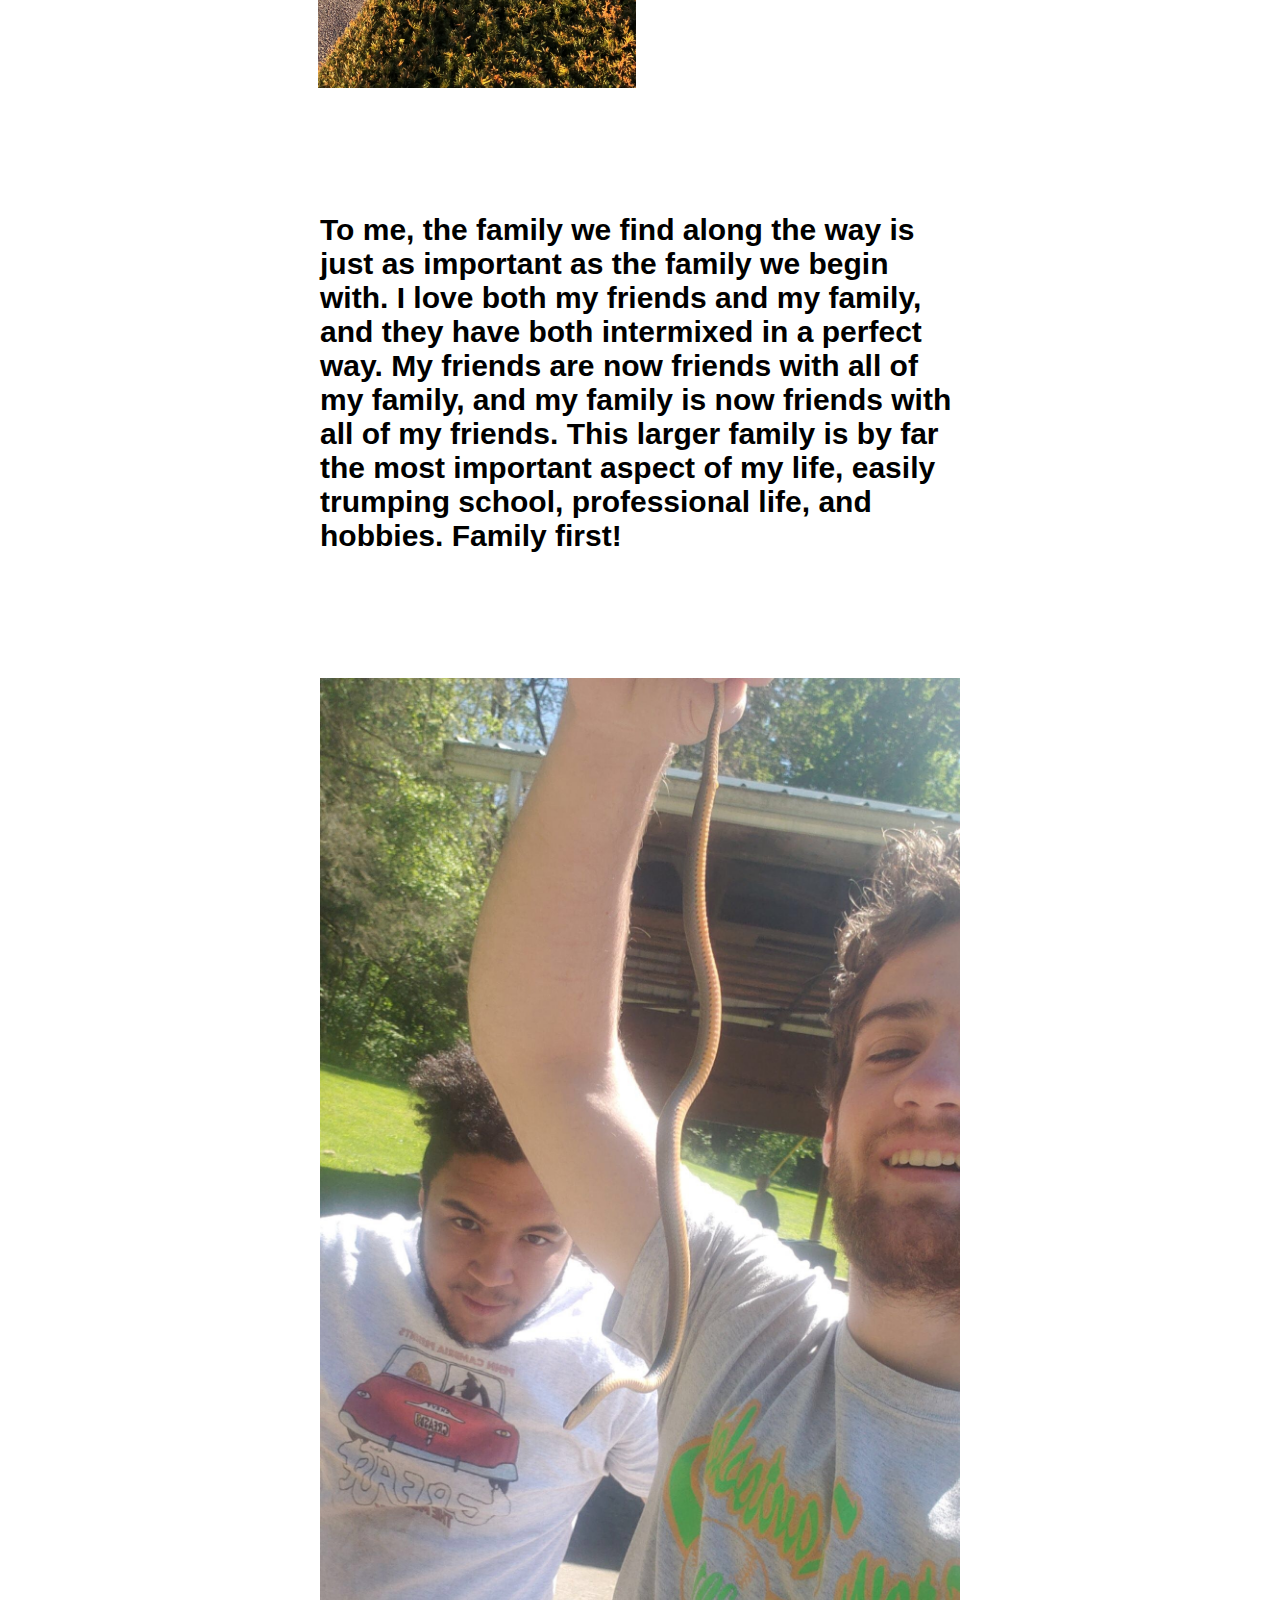
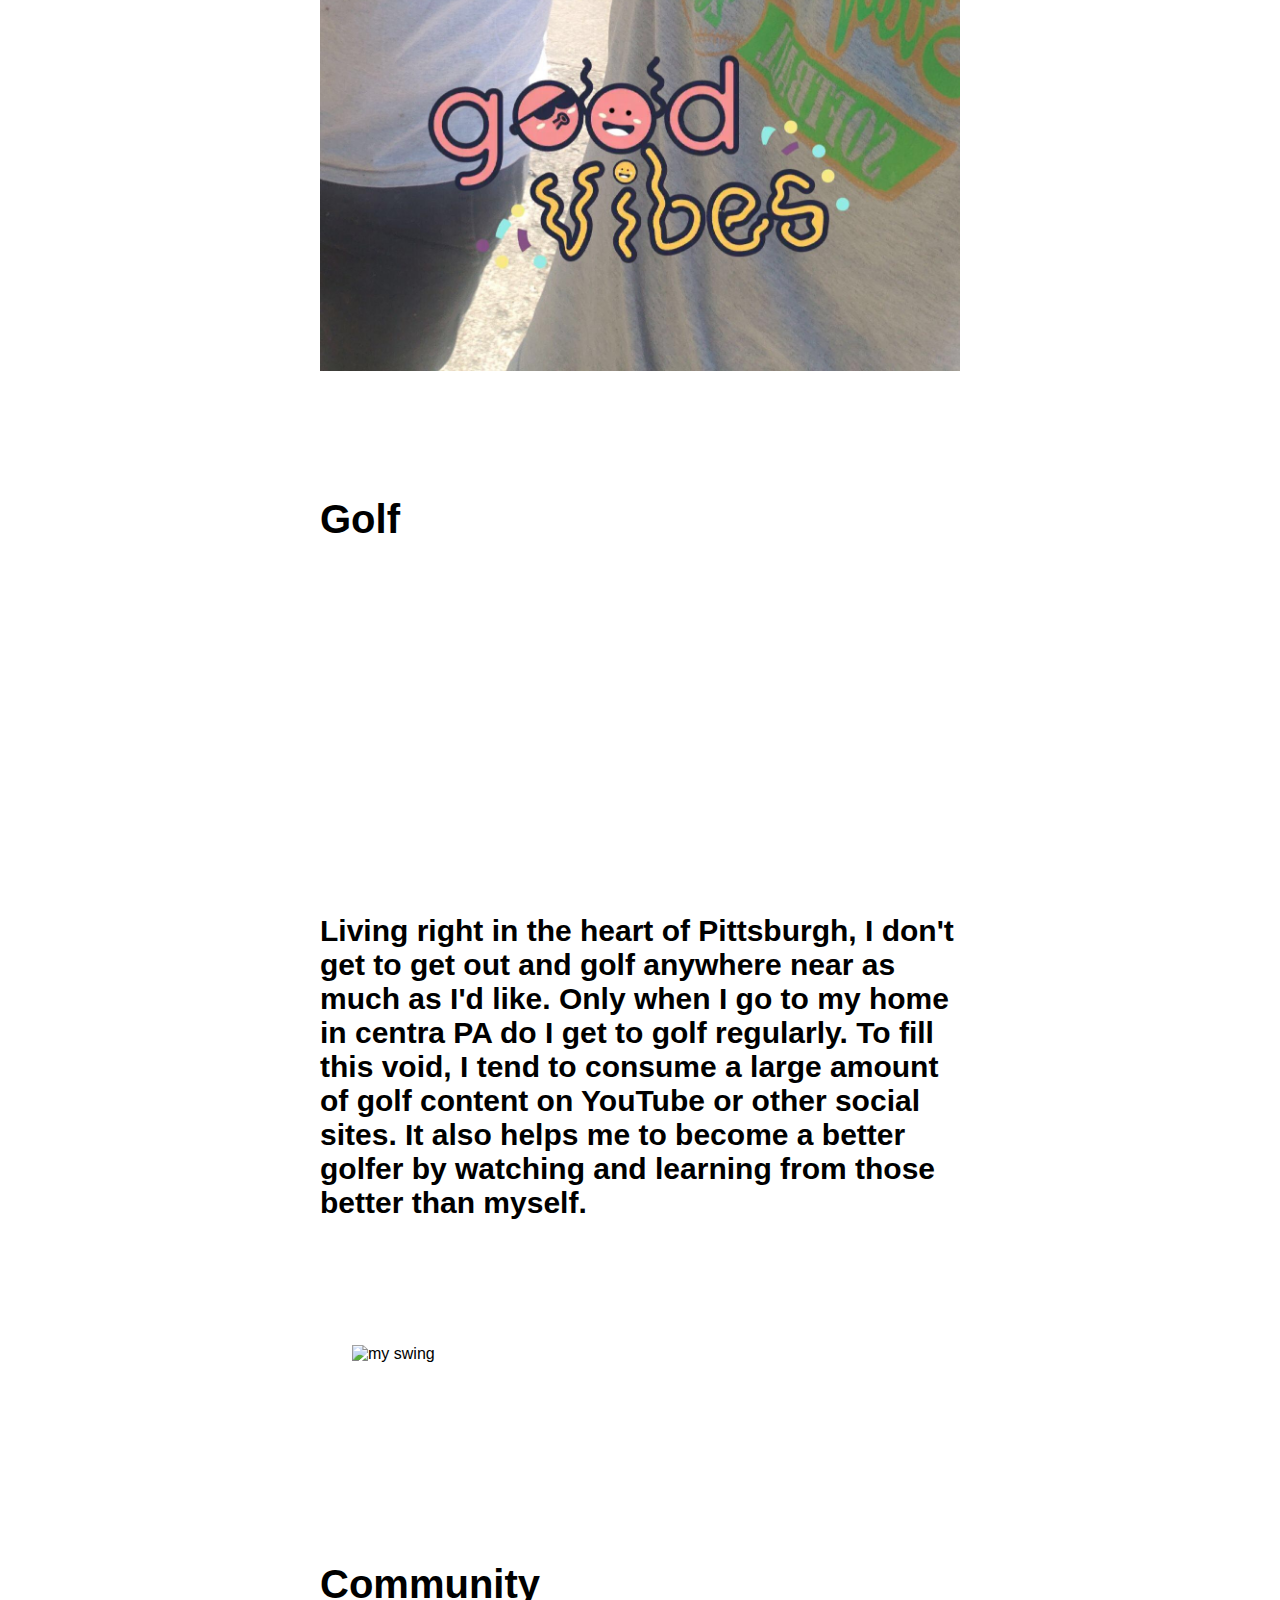
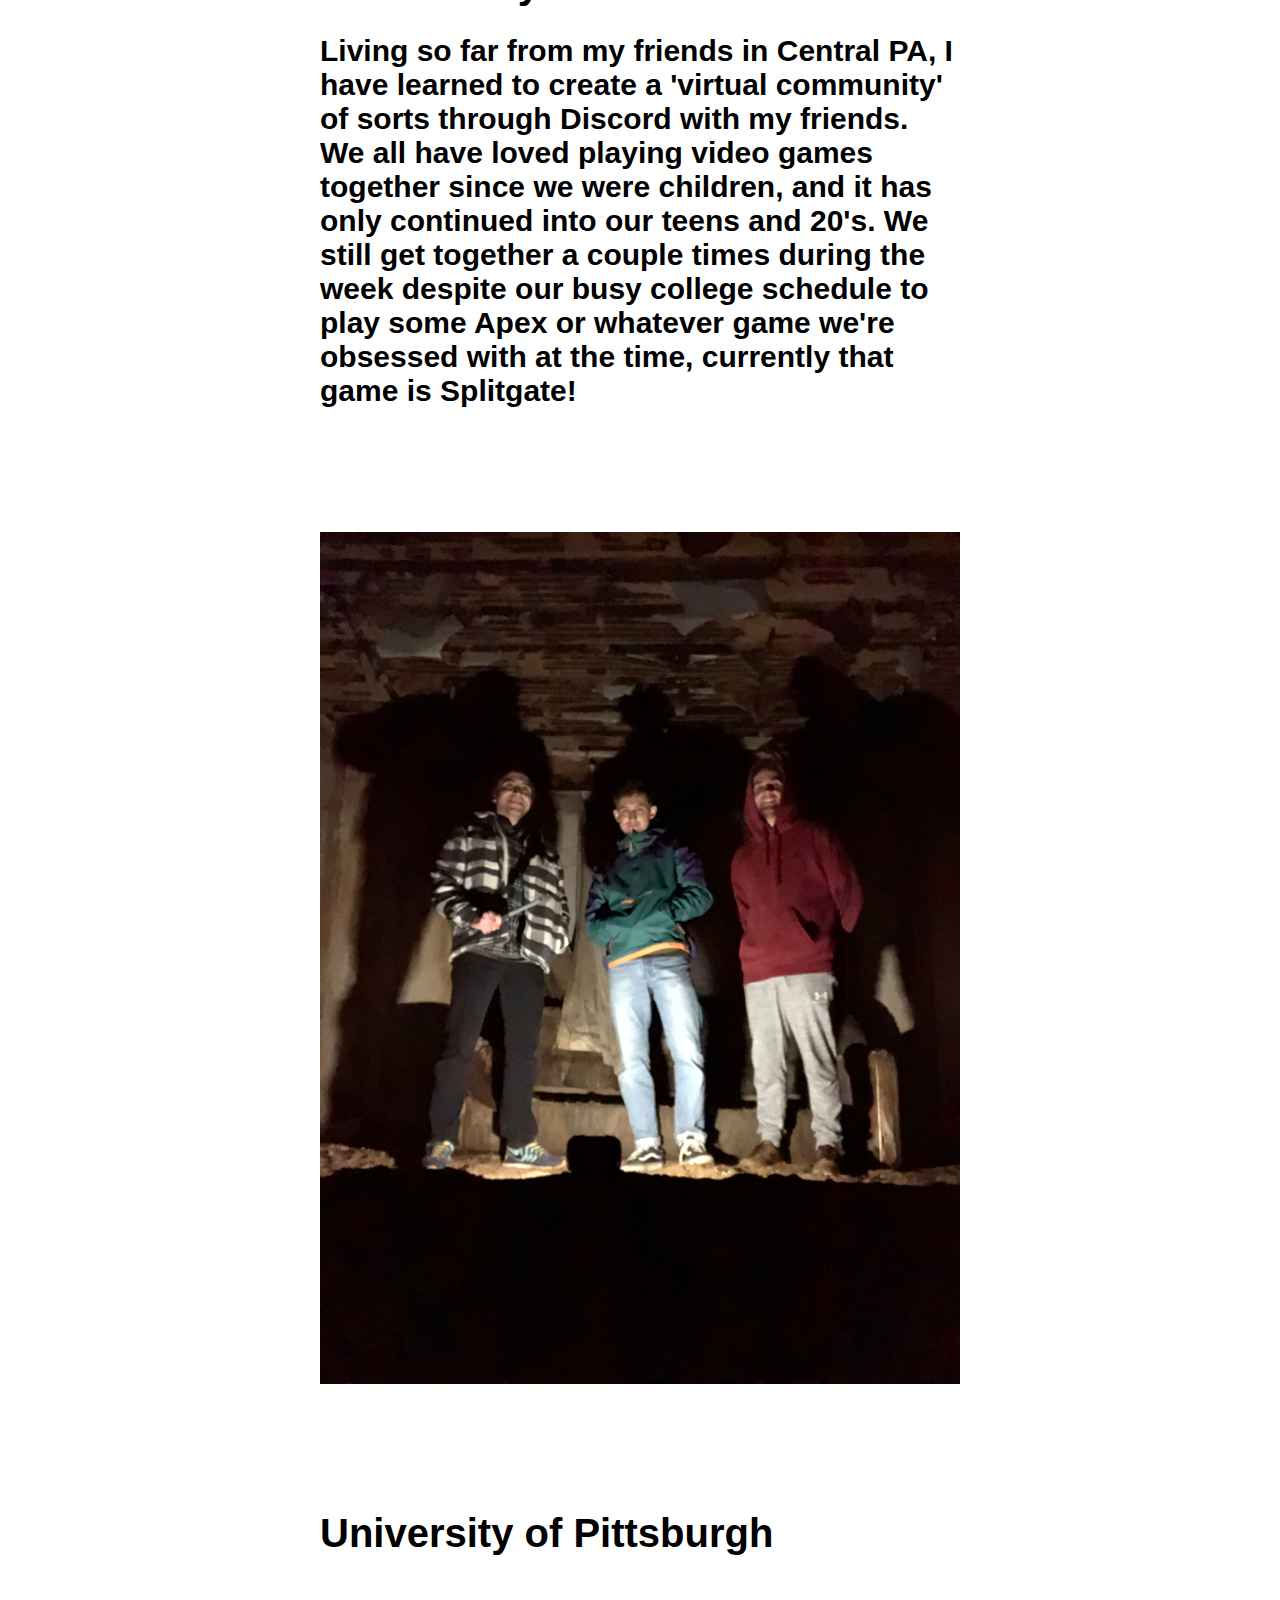
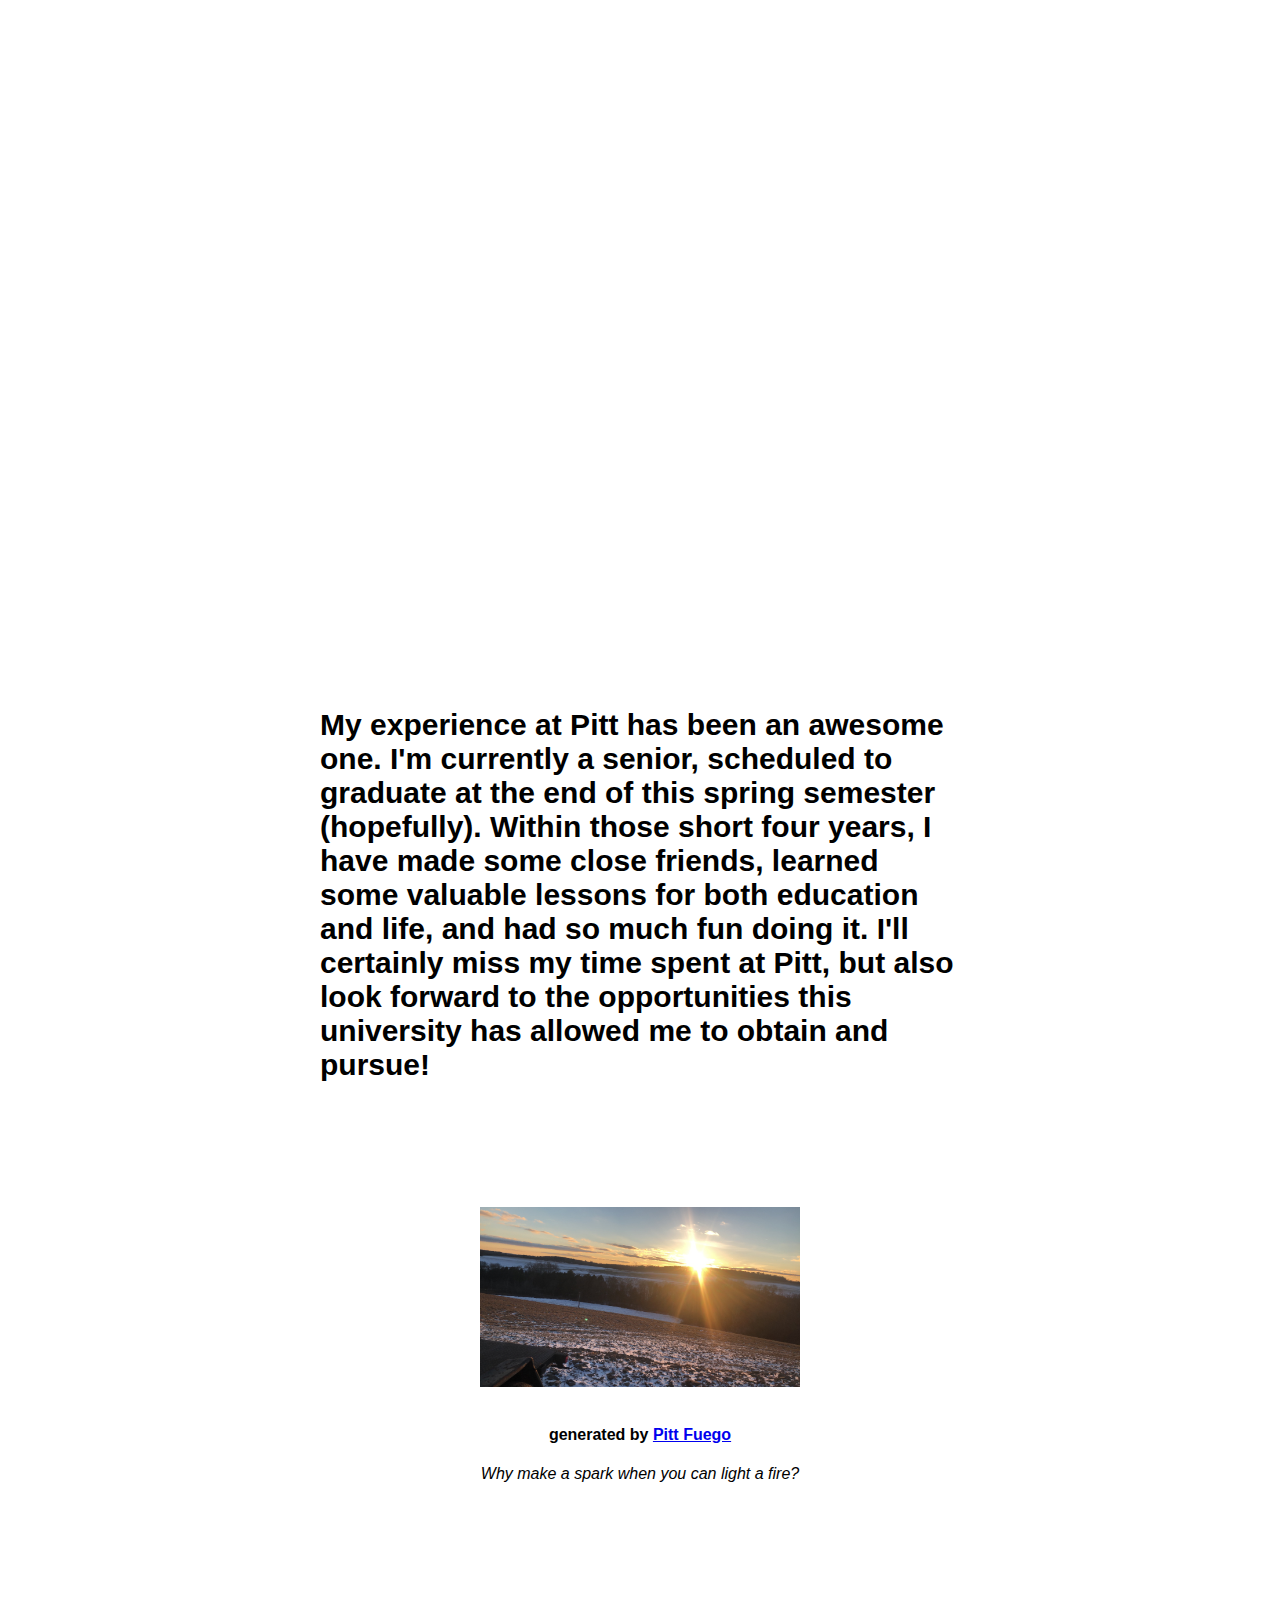
==== commit b9ff0db6: "Update index.html" ====
--- a/index.html
+++ b/index.html
@@ -39,7 +39,7 @@
 
 Now, change the other relevant information in this section, especially if you're not John en Fuego or not majoring in "electracy"-->
 
-<div class="hero-image1">
+<div class="hero-image">
   <div class="hero-text">
       <h1>I am Jarred Stoy</h1>
       <h2>And I Study Digital Narrative & Interactive Design</h2>
--- a/style.css
+++ b/style.css
@@ -7,7 +7,7 @@
 .hero-image1 {
   /* This is your "hero image" or "wide image." You will need to change hero.jpg to match your asset*/
 
-background-image: linear-gradient(rgba(0, 0, 0, 0.5), rgba(0, 0, 0, 0.5)), url("loretto.jpg");
+background-image: linear-gradient(rgba(0, 0, 0, 0.5), rgba(0, 0, 0, 0.5)), url("loretto.JPG");
   height: 100%;
   background-attachment: fixed;
   background-position: center;
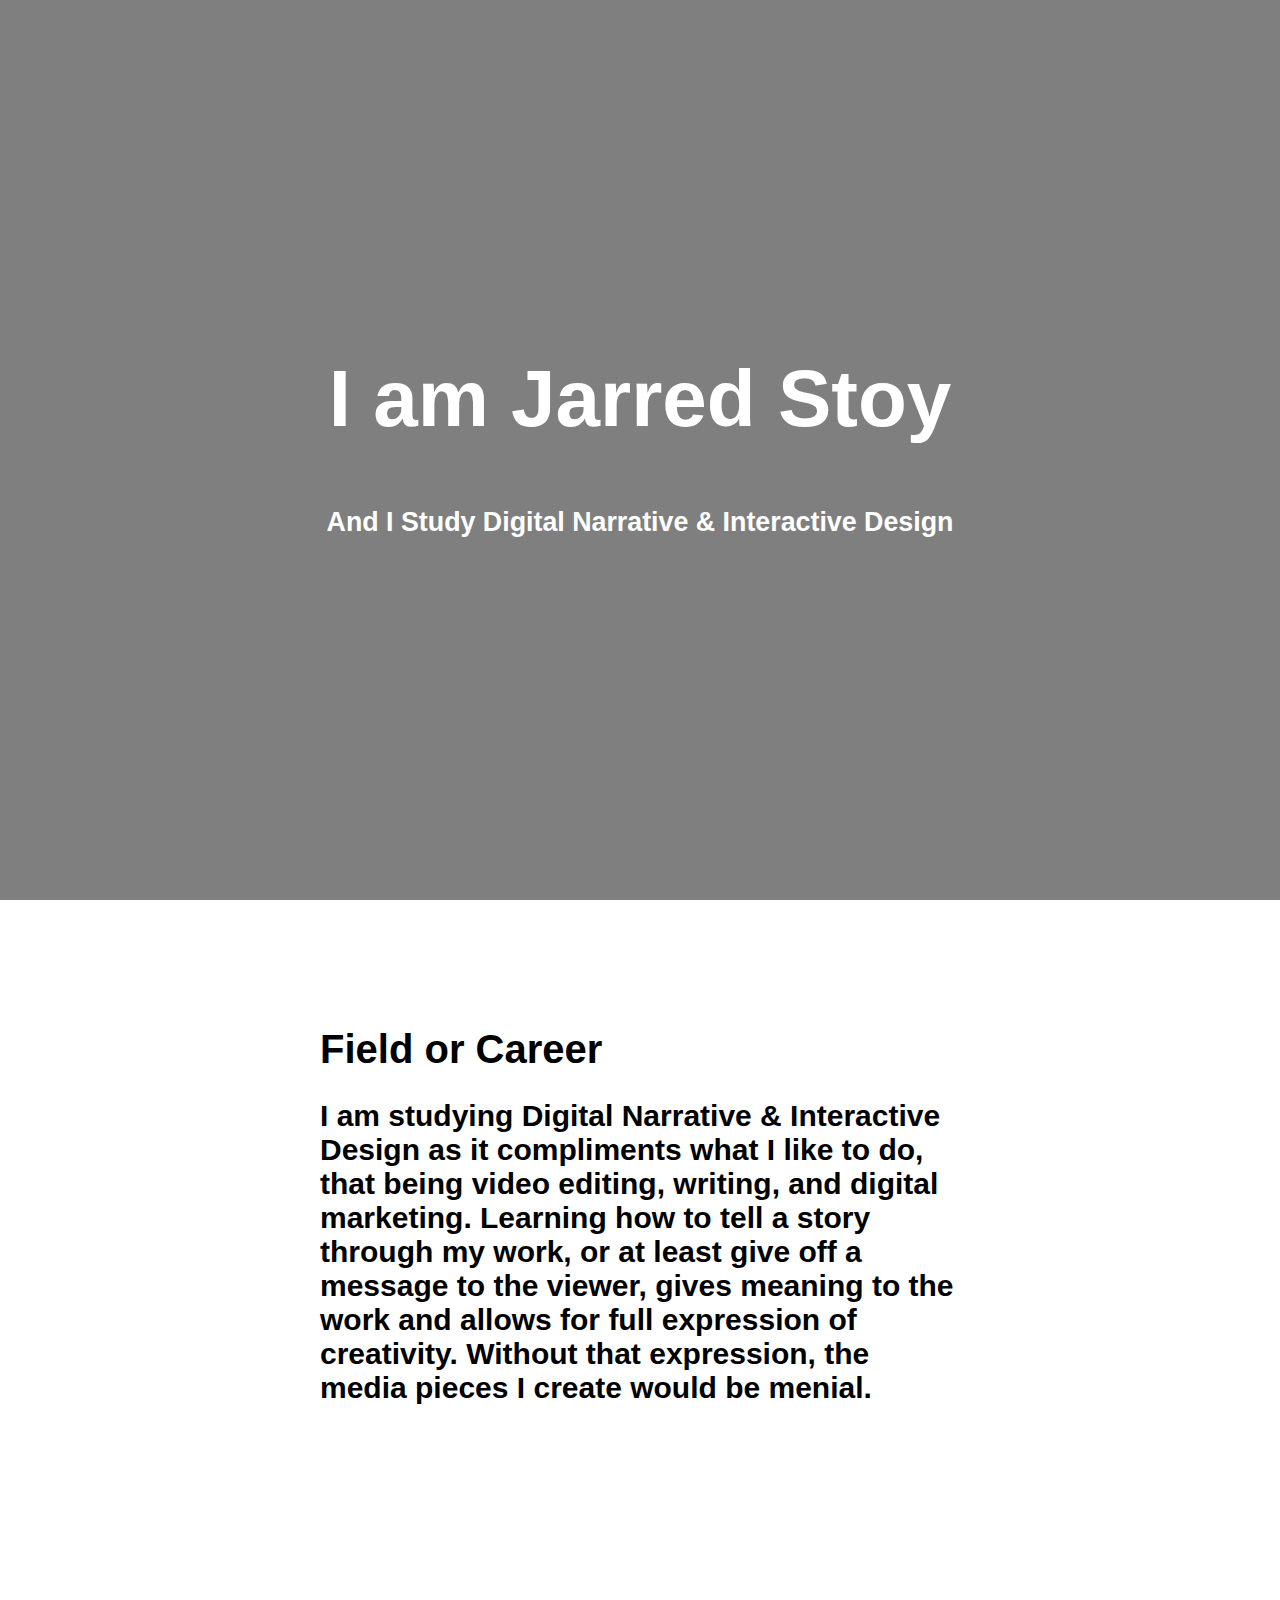
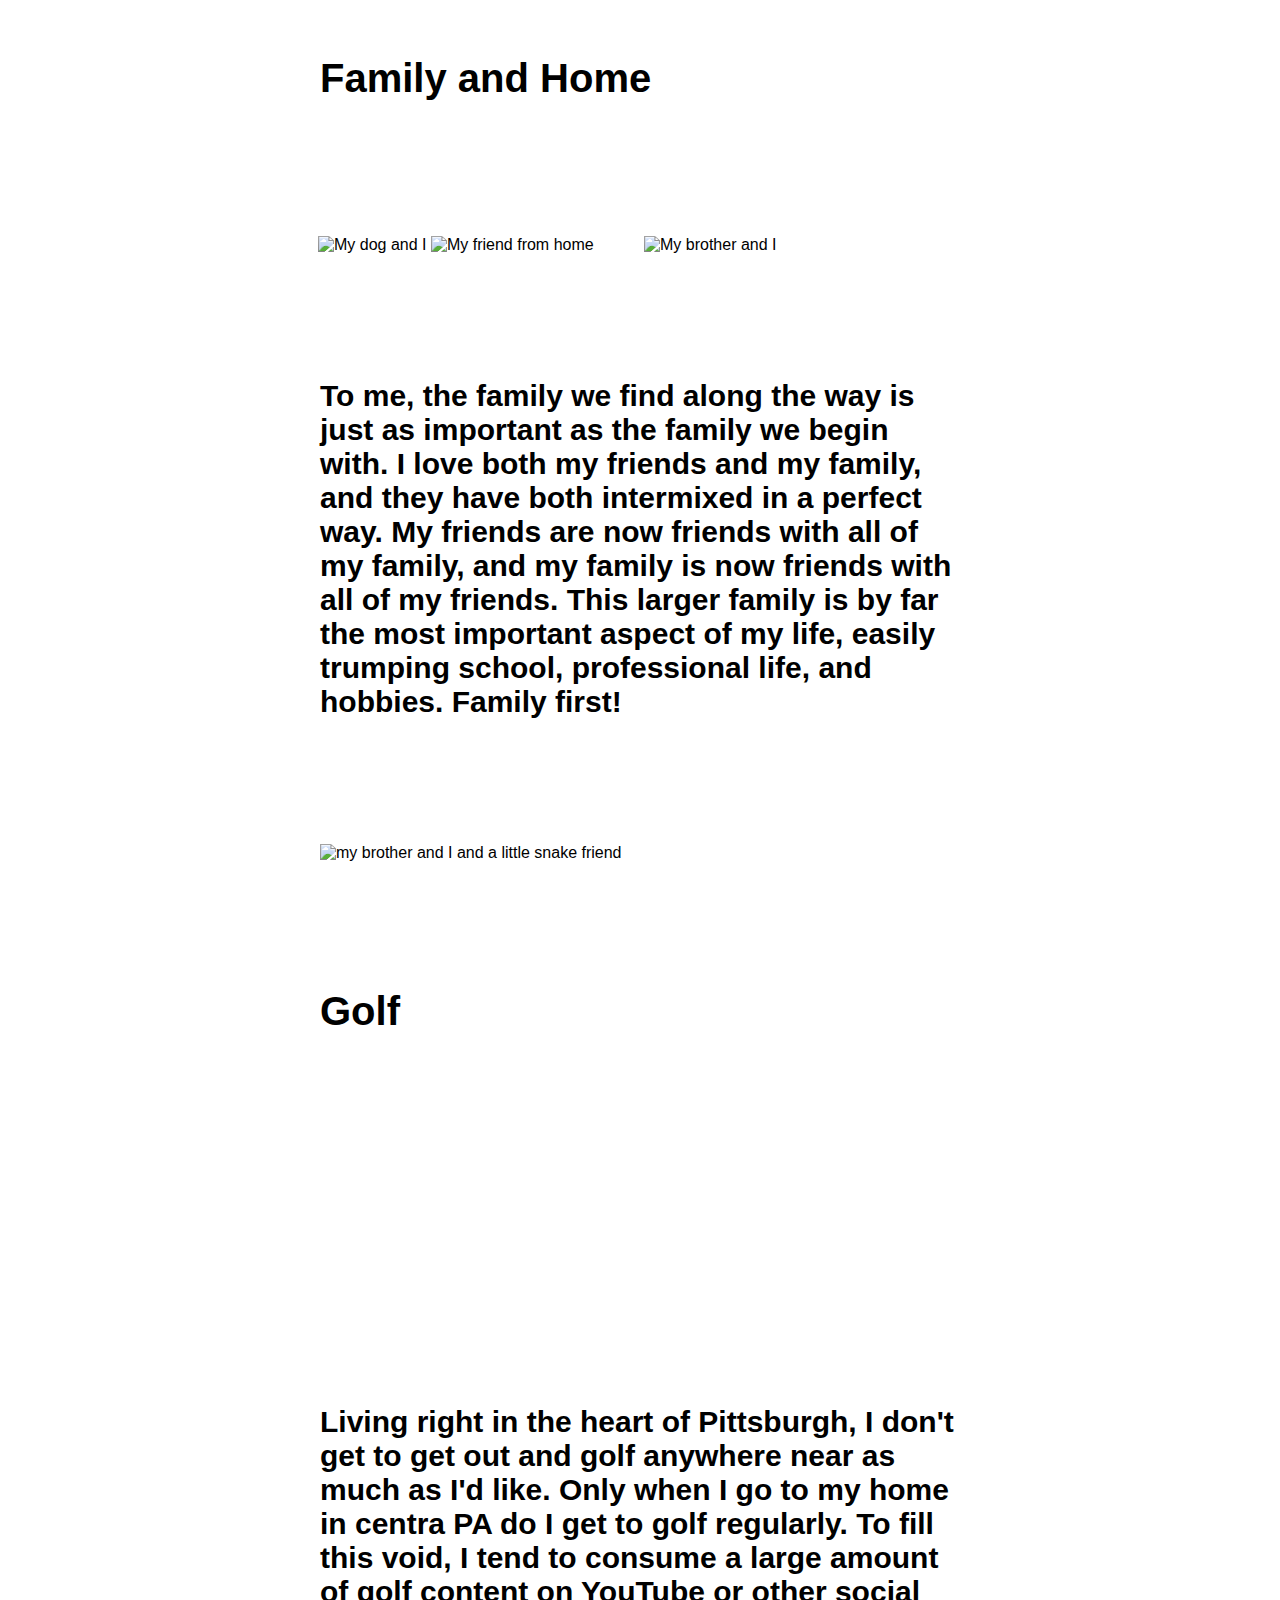
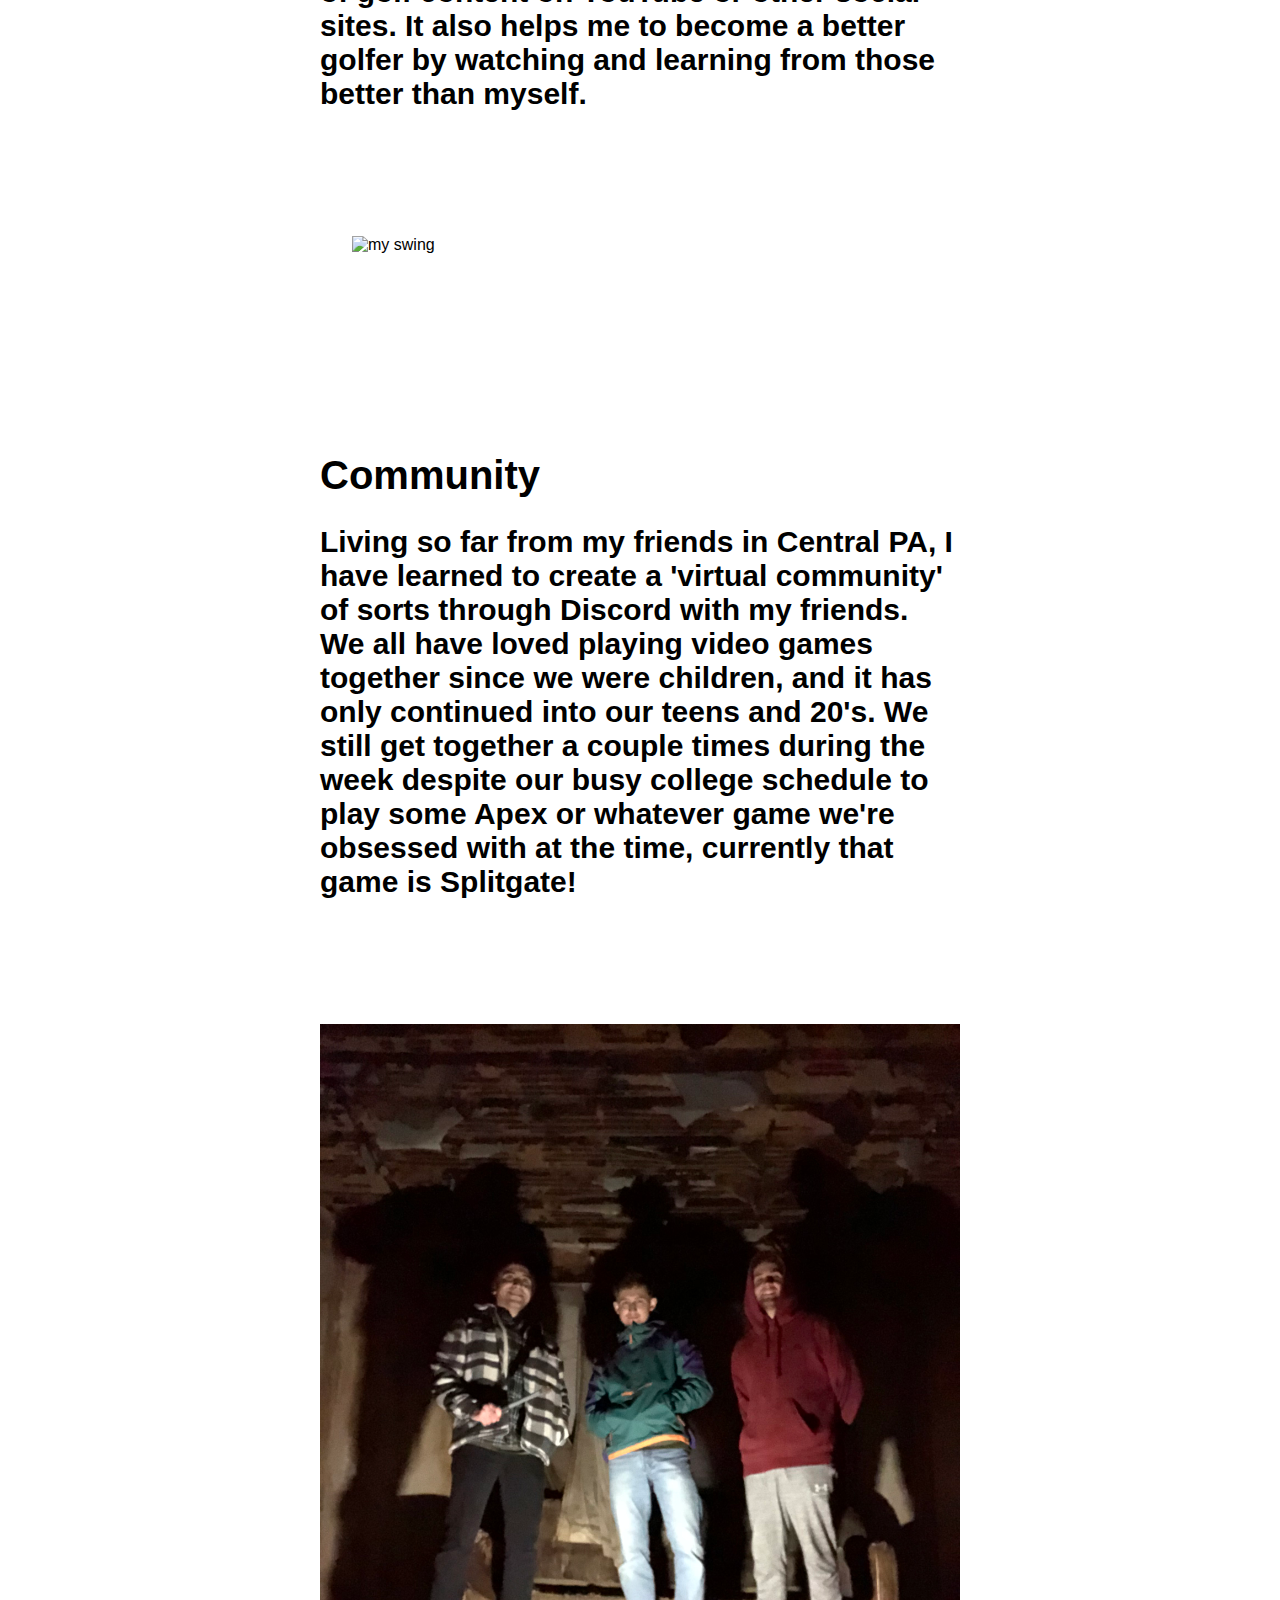
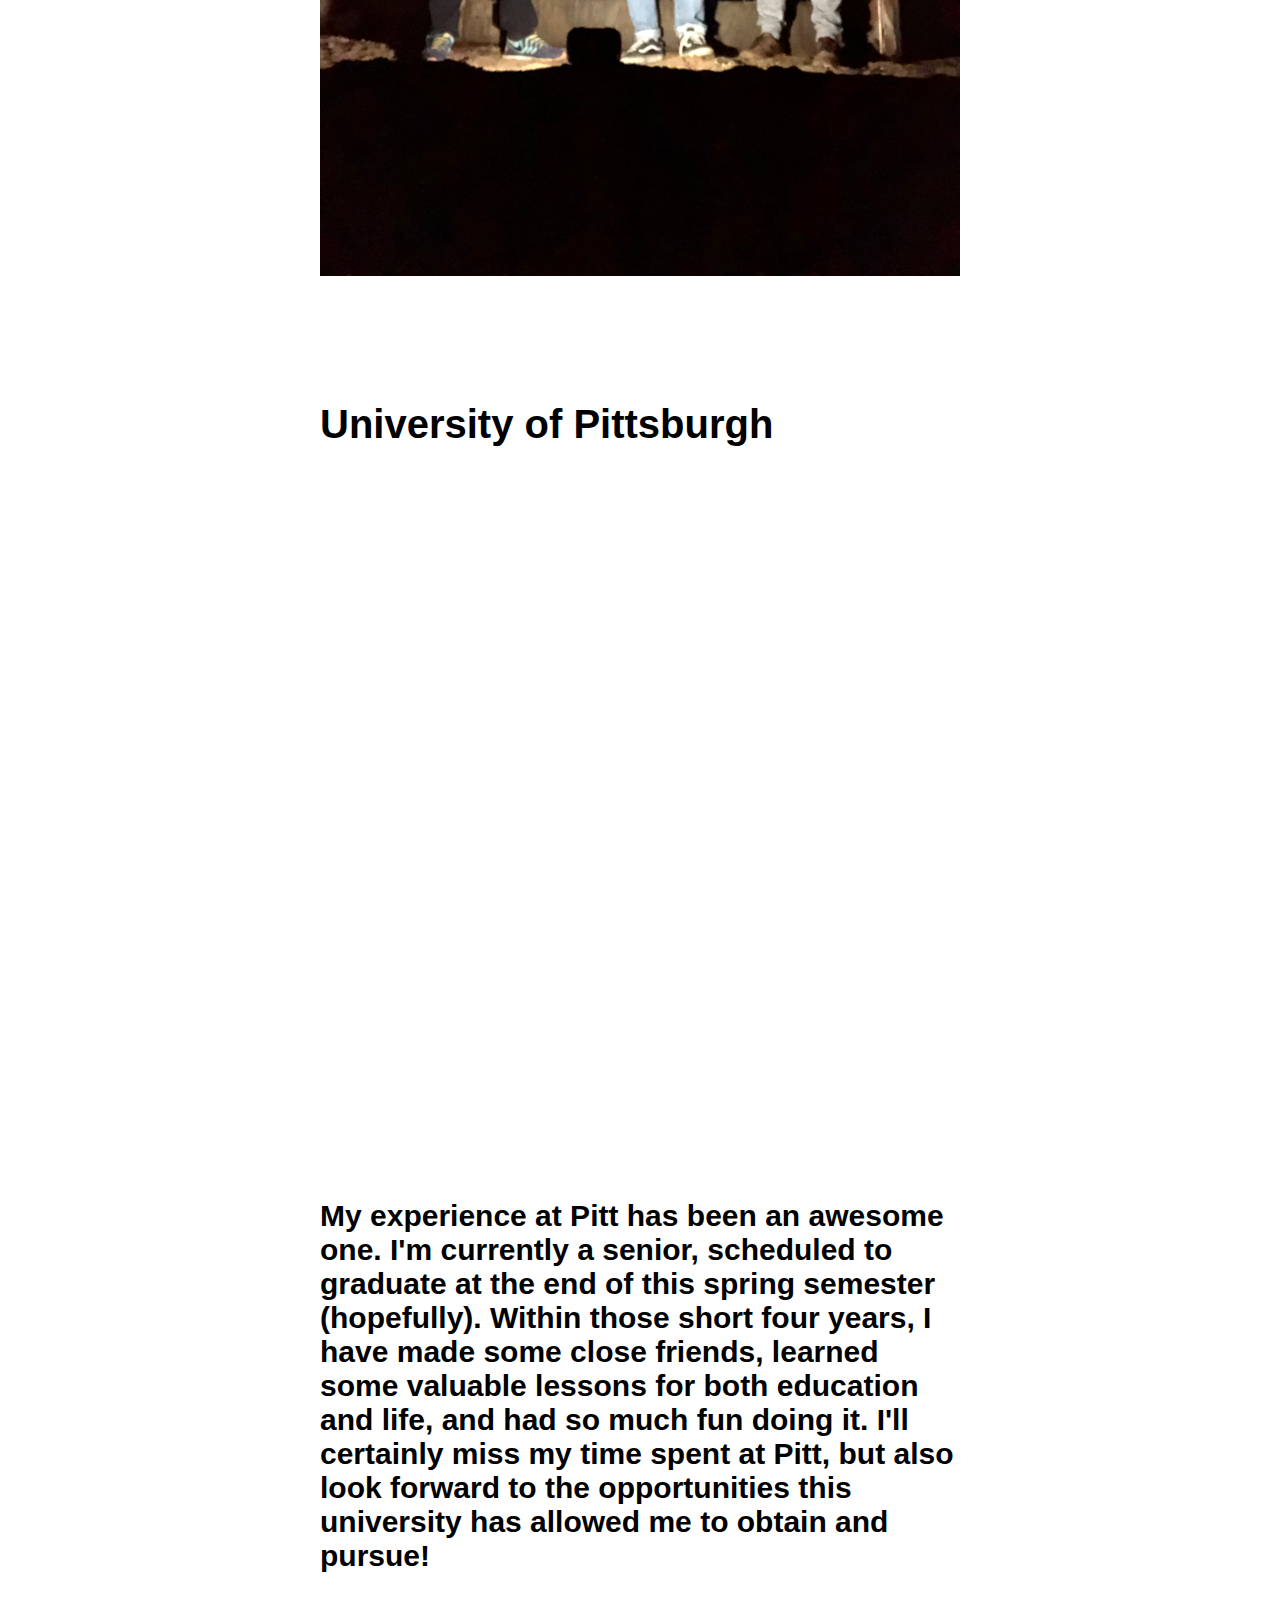
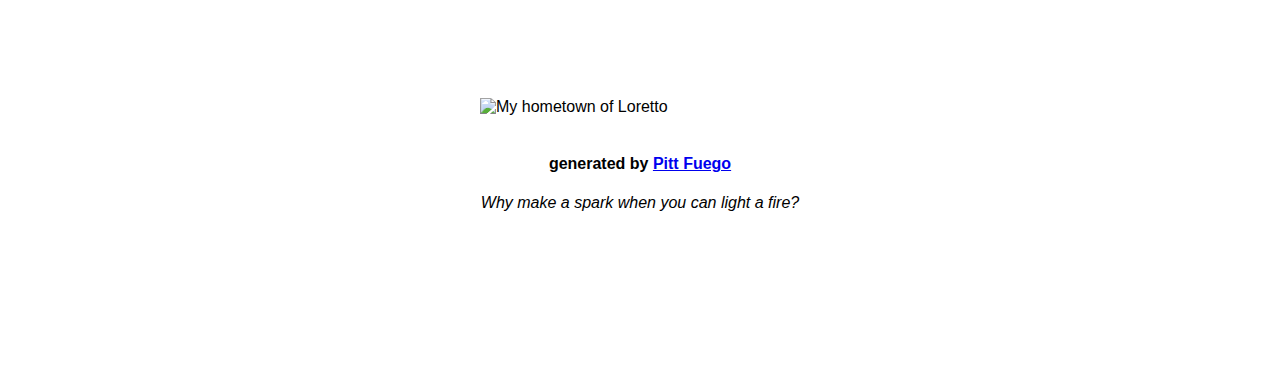
==== commit e9ad61a8: "Add files via upload" ====
--- a/index.html
+++ b/index.html
@@ -49,7 +49,7 @@
       <!--In our first exploration of discourse, we're going to think about the wider characteristics or themes of our field or future career. In academia, we do a lot of work narrowing our interest to arrive at a career or profession, often reducing our field to a level of operation or an act. Instead, I would like you to think more broadly about the "wider themes" you associate with your field or future career and its larger significance in improving our world. Yes--improving the world. Thinking back, where do you see exposure to those same "wider themes" in your own life? Those ah-ha moments, lessons, examples, tools, passions, or qualities that suggested this career path to you? Replace the content between <h2> and </h2> that begins with "Lorem ipsum."-->
 
      <div class="textblock">
-  <h1>Career</h1>
+  <h1>Field or Career</h1>
 
   <h2>I am studying Digital Narrative & Interactive Design as it compliments what I like to do, that being video editing, writing, and digital marketing. Learning how to tell a story through my work, or at least give off a message to the viewer, gives meaning to the work and allows for full expression of creativity. Without that expression, the media pieces I create would be menial.</h2>
 </div>
@@ -65,11 +65,11 @@
 
 <div class="row">
   <div class="column">
-    <img src="diesel.JPG" alt="My dog and I">
-    <img src="shammy.JPG" alt="My friend from home">
-  </div>
-  <div class="column">
-    <img src="kwizz.JPG" alt="My brother and I">
+    <img src="diesel.jpg" alt="My dog and I">
+    <img src="shammy.jpg" alt="My friend from home">
+  </div>
+  <div class="column">
+    <img src="kwizz.jpg" alt="My brother and I">
   </div>
 </div>
 
@@ -83,7 +83,7 @@
      <!--Replace the image here. You can also control image width and height %. This is the second way we can control the size of images on our website.-->
 
 <div>
- <img src="kwizz2.JPG" alt="my brother and I and a little snake friend" class="center-image"  style="max-width:50%; max-height:10%;">
+ <img src="kwizz2.jpg" alt="my brother and I and a little snake friend" class="center-image"  style="max-width:50%; max-height:10%;">
     </div>
 
 <!--Now we are moving into the kinds of media that contributes to your everyday discourse. This might sound weird, but Ulmer argues that media has actually contributed a great deal to who you are as a person, how you language yourself, and even how you move through the world and interact with others. So, let's take some time to explore this discourse area. You have the opportunity to add video content or other significant media content. You might also add images to this section (see the bottom of this sheet for directions on how to add elements) perhaps adding a photo grid like the one you did for the "Family" section. Experiment. You can't break this thing, right? Control Z. Control Z. Control Z... -->
@@ -105,12 +105,12 @@
 
   <!--Between these divisions, you may want to add a new div element like an image (see the bottom of this html page for instructions) -->
     <div>
-        <img src="golf.PNG" class= "center-image" style="max-width:45%; max-height:45%;" alt="my swing" >
-    </div>
-    <br>
- <br>
- <br>
- <br>
+        <img src="golf.png" class="center-image" style="max-width:45%; max-height:45%;" alt="my swing">
+    </div>
+    <br>
+    <br>
+    <br>
+    <br>
 <!--We will use this next section to process your community(-ies)-->
 
 <div class="textblock">
@@ -143,8 +143,9 @@
 
 <!--The final step in our process will be to ensure that a smaller version of our "hero image," what Ulmer would refer to as our "wide image," repeats at the bottom of our document to better reinforce this motif.  -->
  <div>
- <img src="loretto.JPG" alt="My hometown of loretto" class="center-image" style="max-width:25%;max-height:25%;">
-    </div>
+ <img src="loretto.jpg" alt="My hometown of Loretto" class="center-image" style="max-width:25%;max-height:25%;">
+    </div>
+
     <br>
 <div style="text-align: center">
      <h4>generated by <a href="https://pitt-fuego.github.io/Pitt-Fuego-Coding-Tools/">Pitt Fuego</a></h4>
--- a/style.css
+++ b/style.css
@@ -4,10 +4,10 @@
   font-family: Arial, Helvetica, sans-serif;
 }
 
-.hero-image1 {
+.hero-image {
   /* This is your "hero image" or "wide image." You will need to change hero.jpg to match your asset*/
 
-background-image: linear-gradient(rgba(0, 0, 0, 0.5), rgba(0, 0, 0, 0.5)), url("loretto.JPG");
+background-image: linear-gradient(rgba(0, 0, 0, 0.5), rgba(0, 0, 0, 0.5)), url("loretto.jpg");
   height: 100%;
   background-attachment: fixed;
   background-position: center;
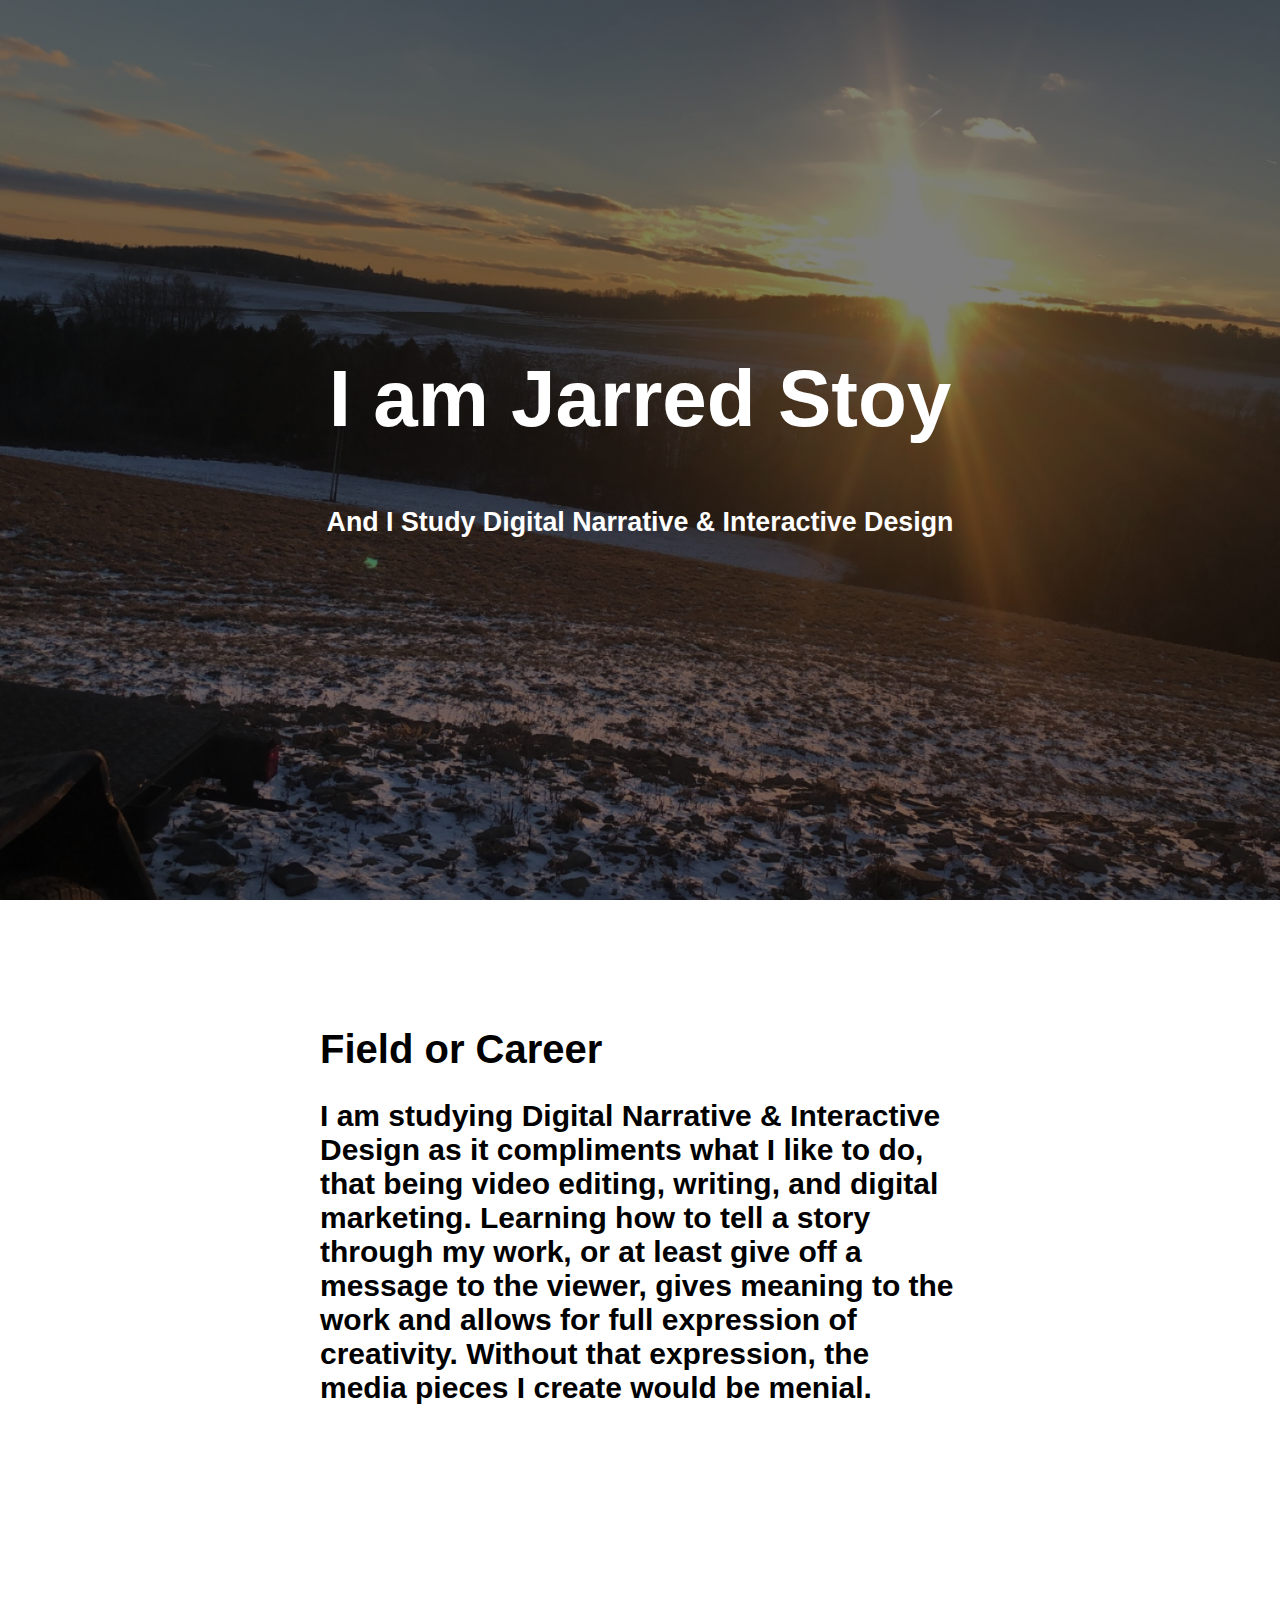
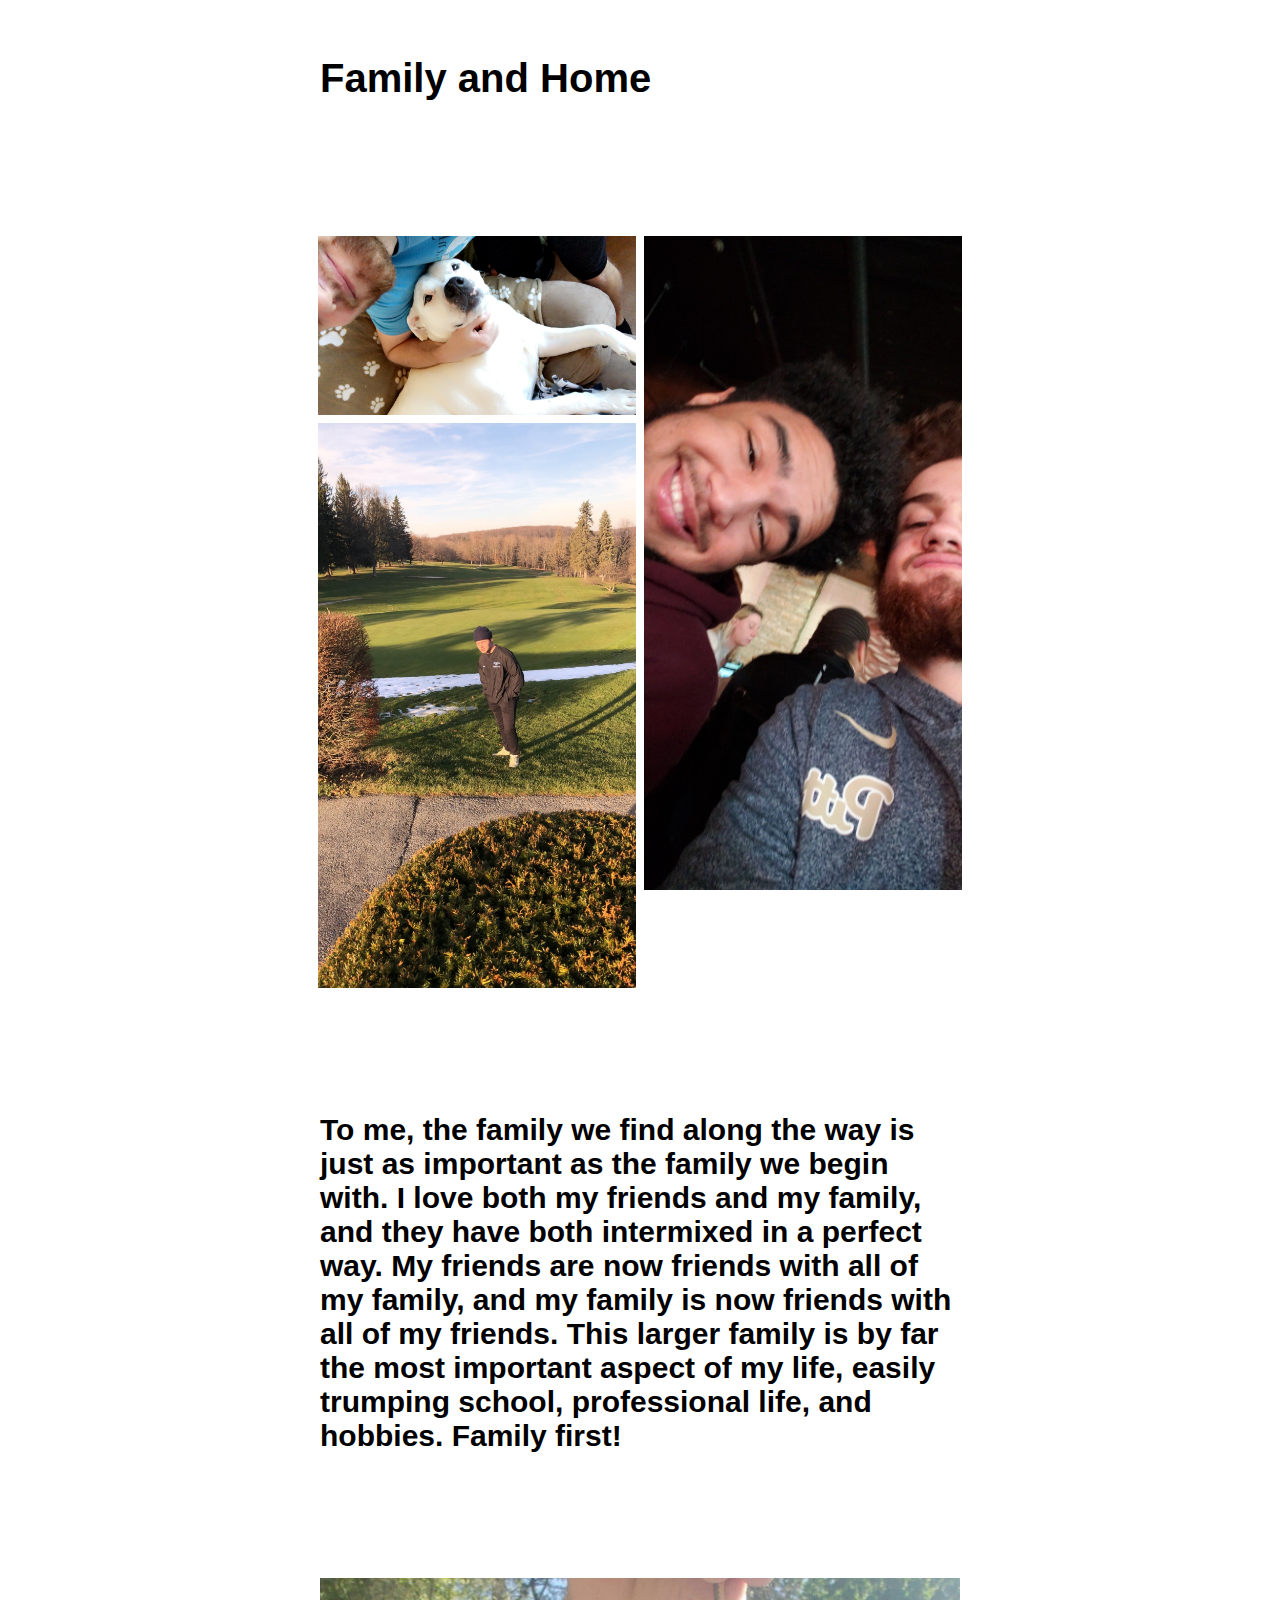
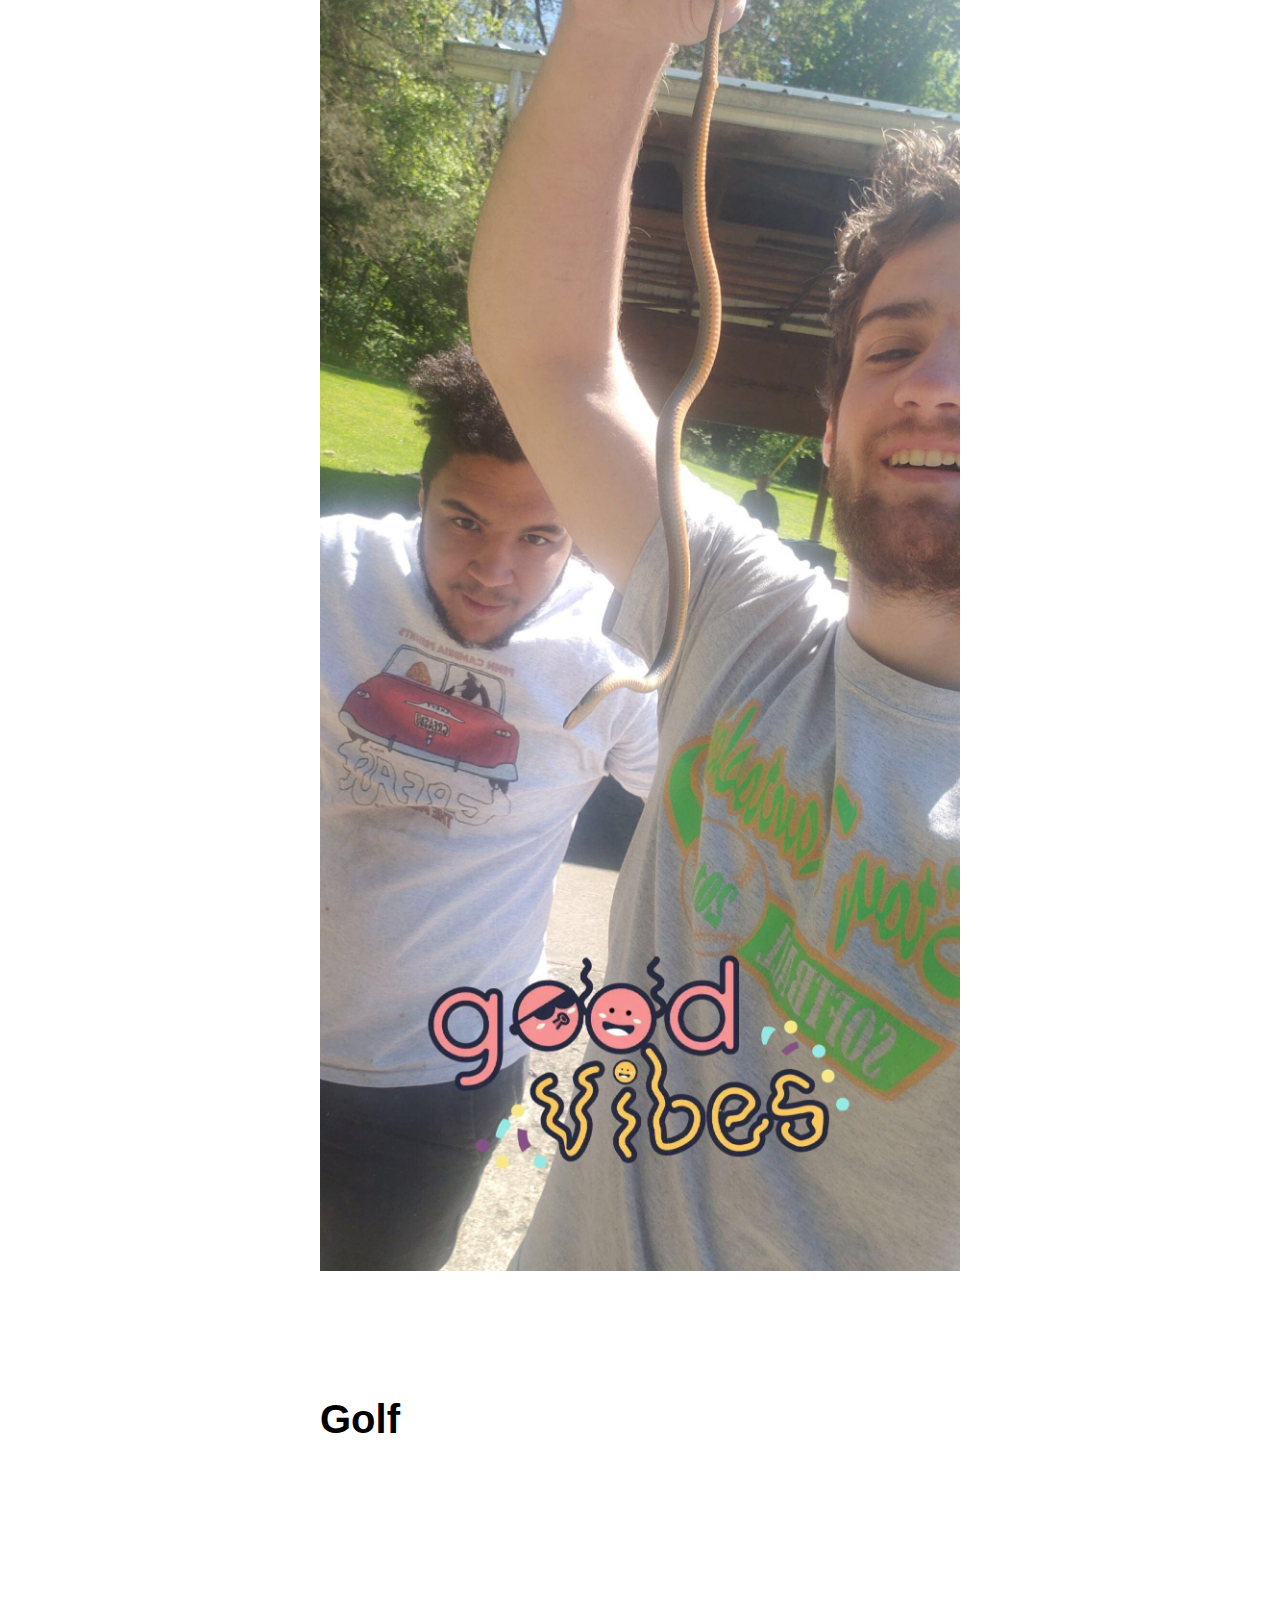
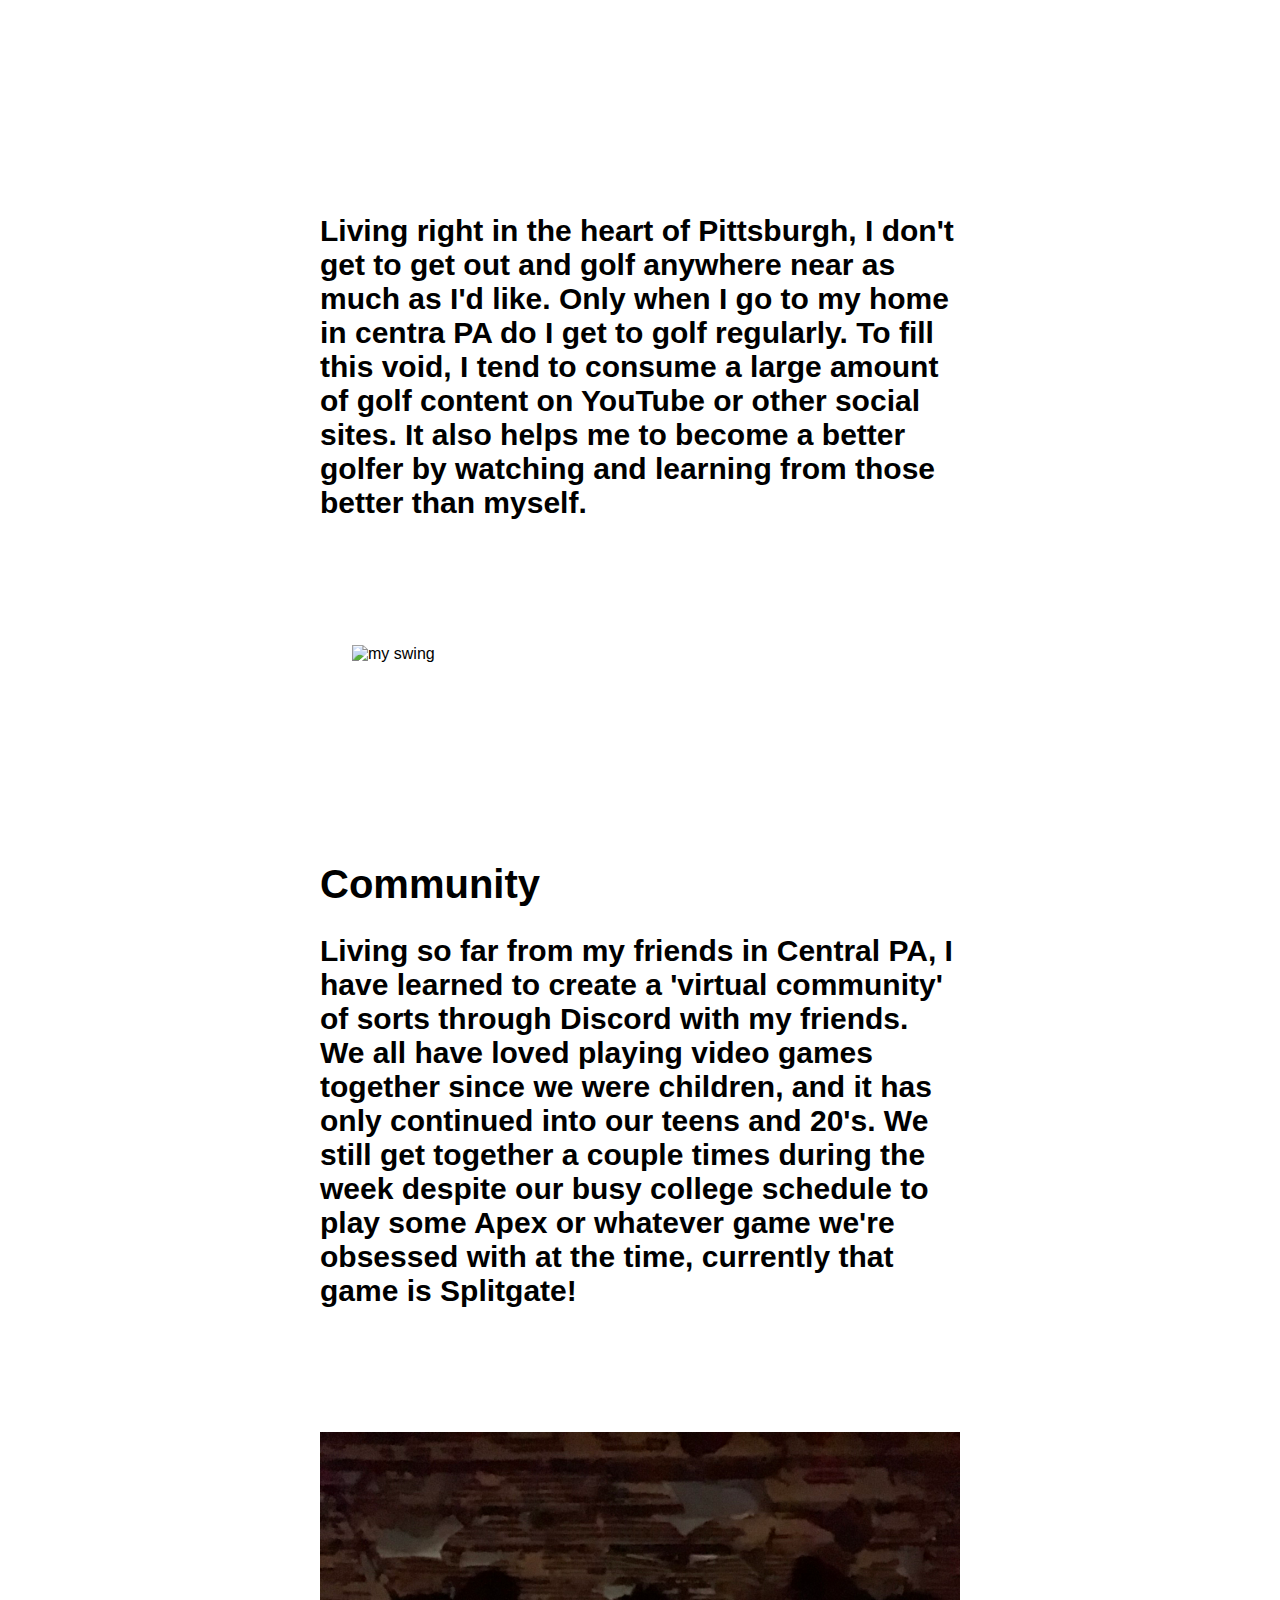
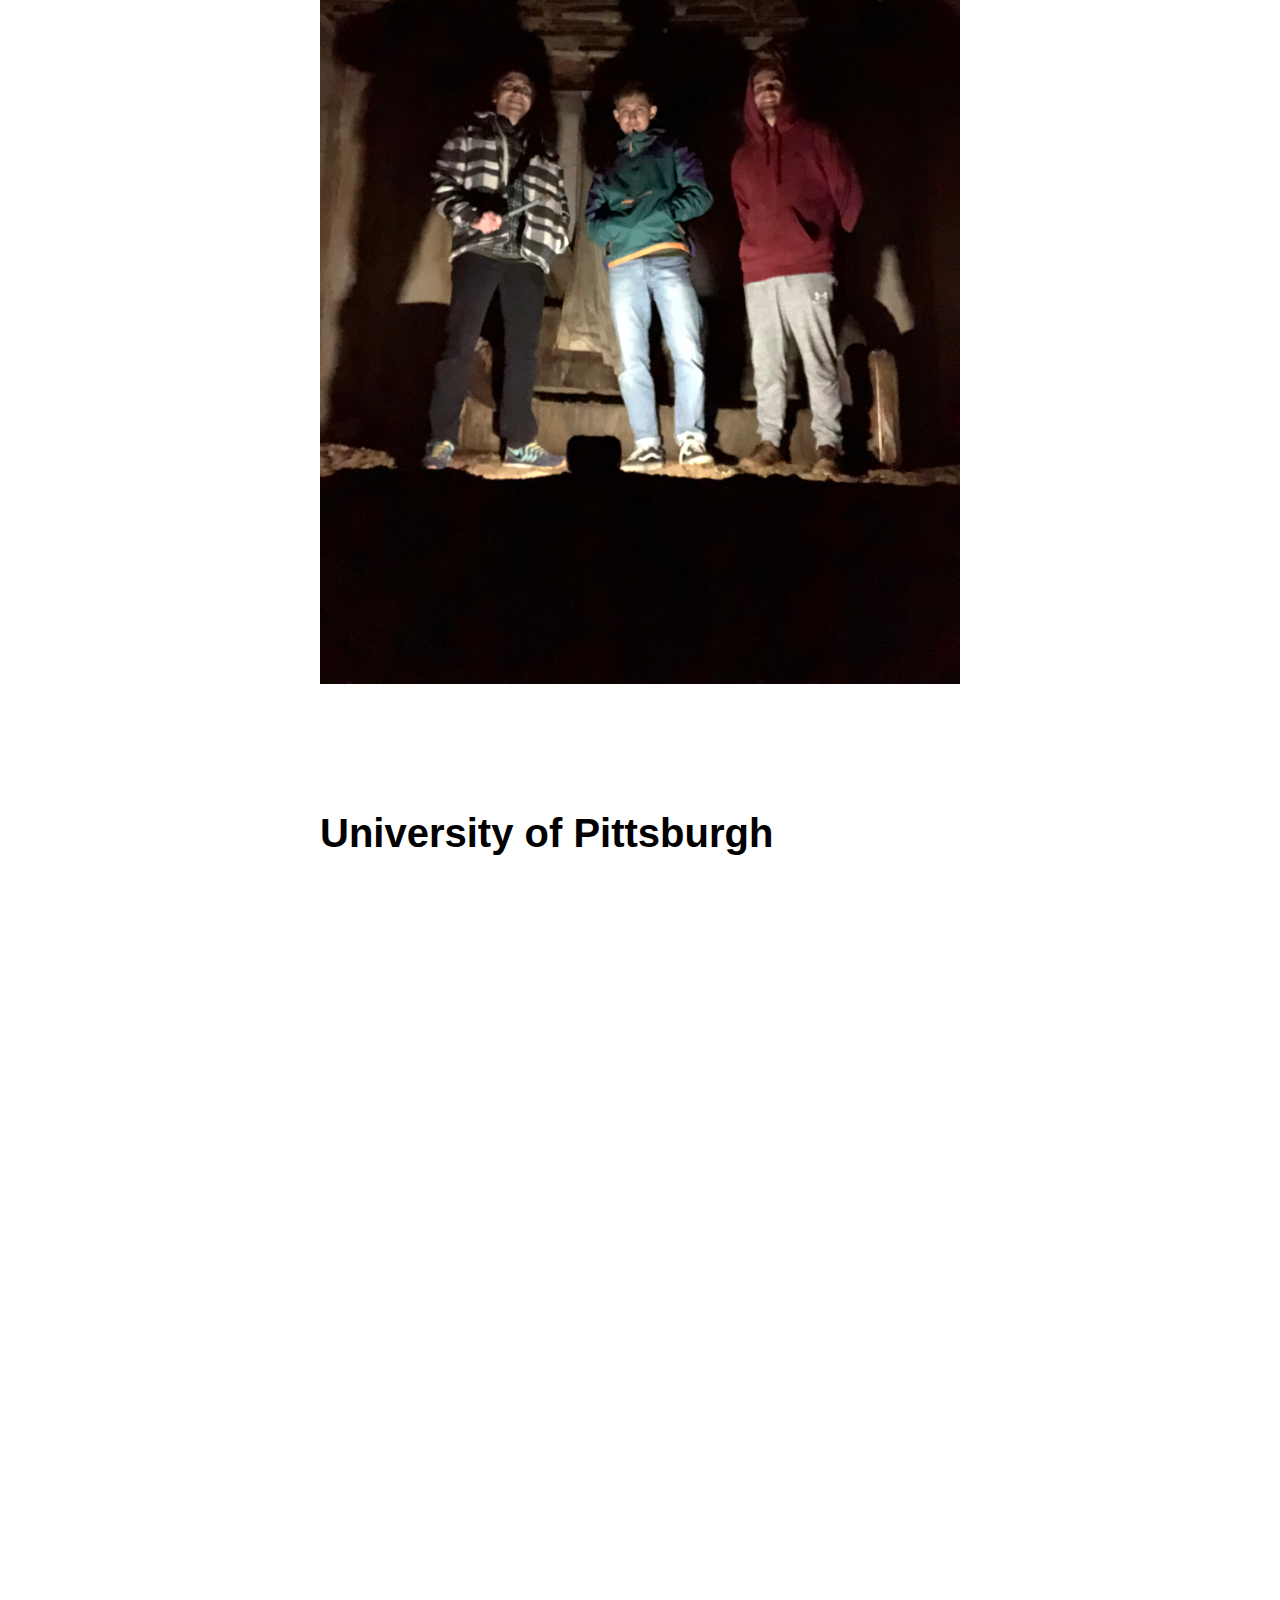
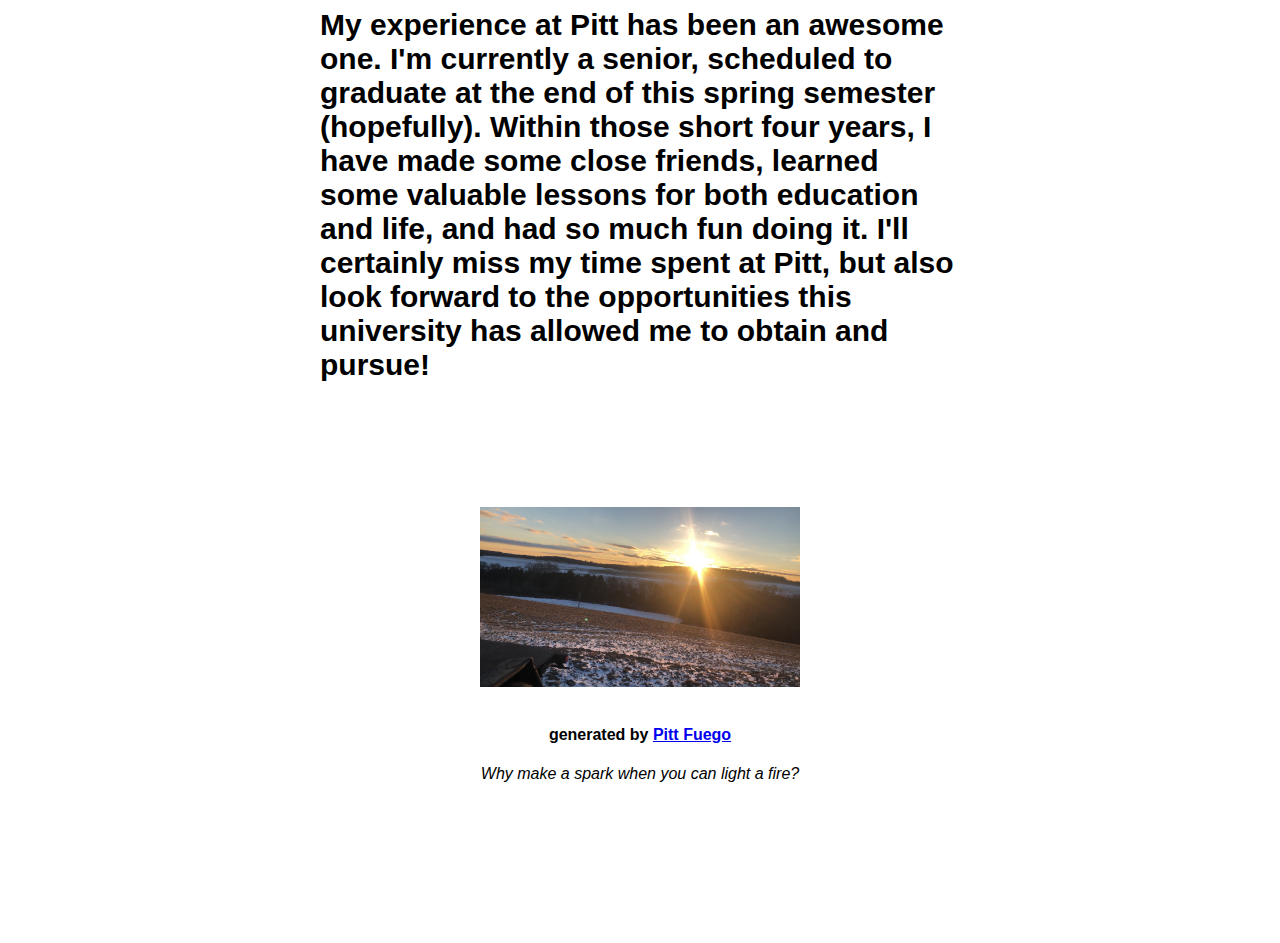
==== commit b520d699: "Update index.html" ====
--- a/index.html
+++ b/index.html
@@ -105,7 +105,7 @@
 
   <!--Between these divisions, you may want to add a new div element like an image (see the bottom of this html page for instructions) -->
     <div>
-        <img src="golf.png" class="center-image" style="max-width:45%; max-height:45%;" alt="my swing">
+        <img src="golf.PNG" class="center-image" style="max-width:45%; max-height:45%;" alt="my swing">
     </div>
     <br>
     <br>
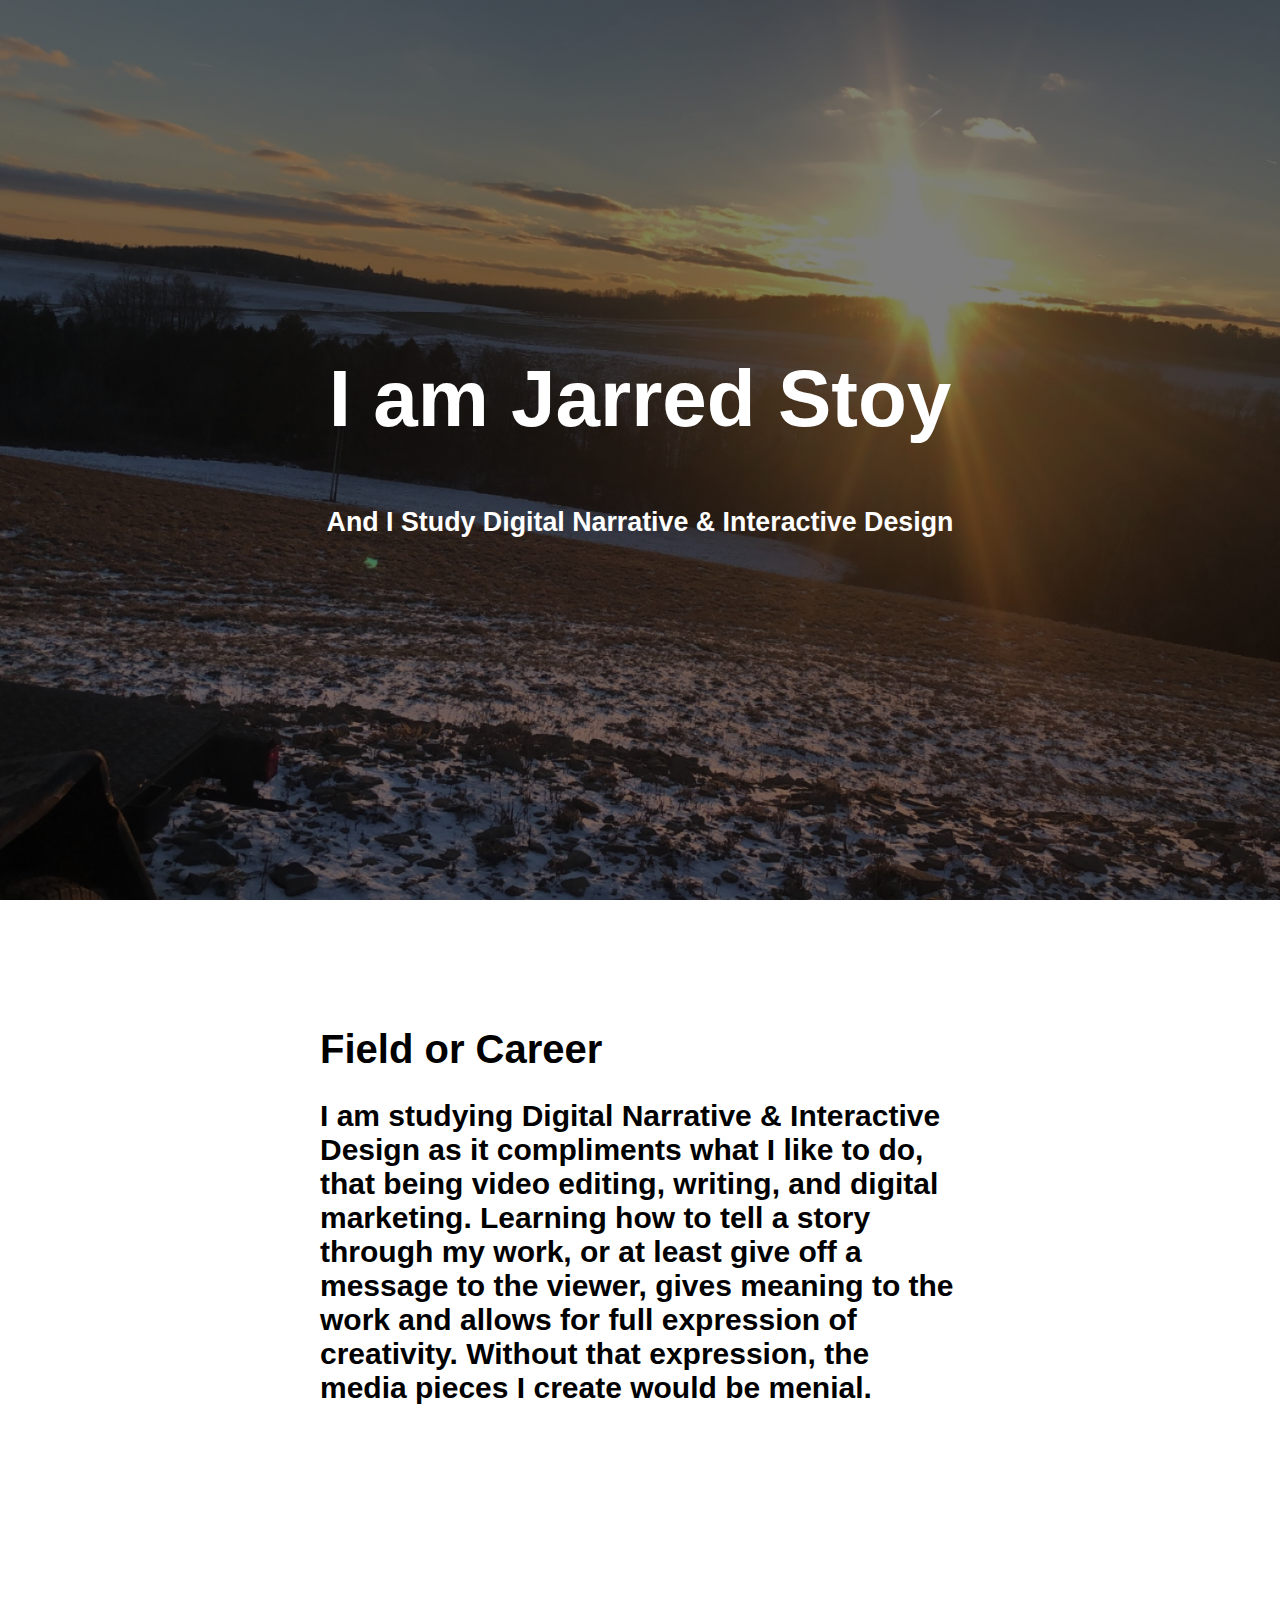
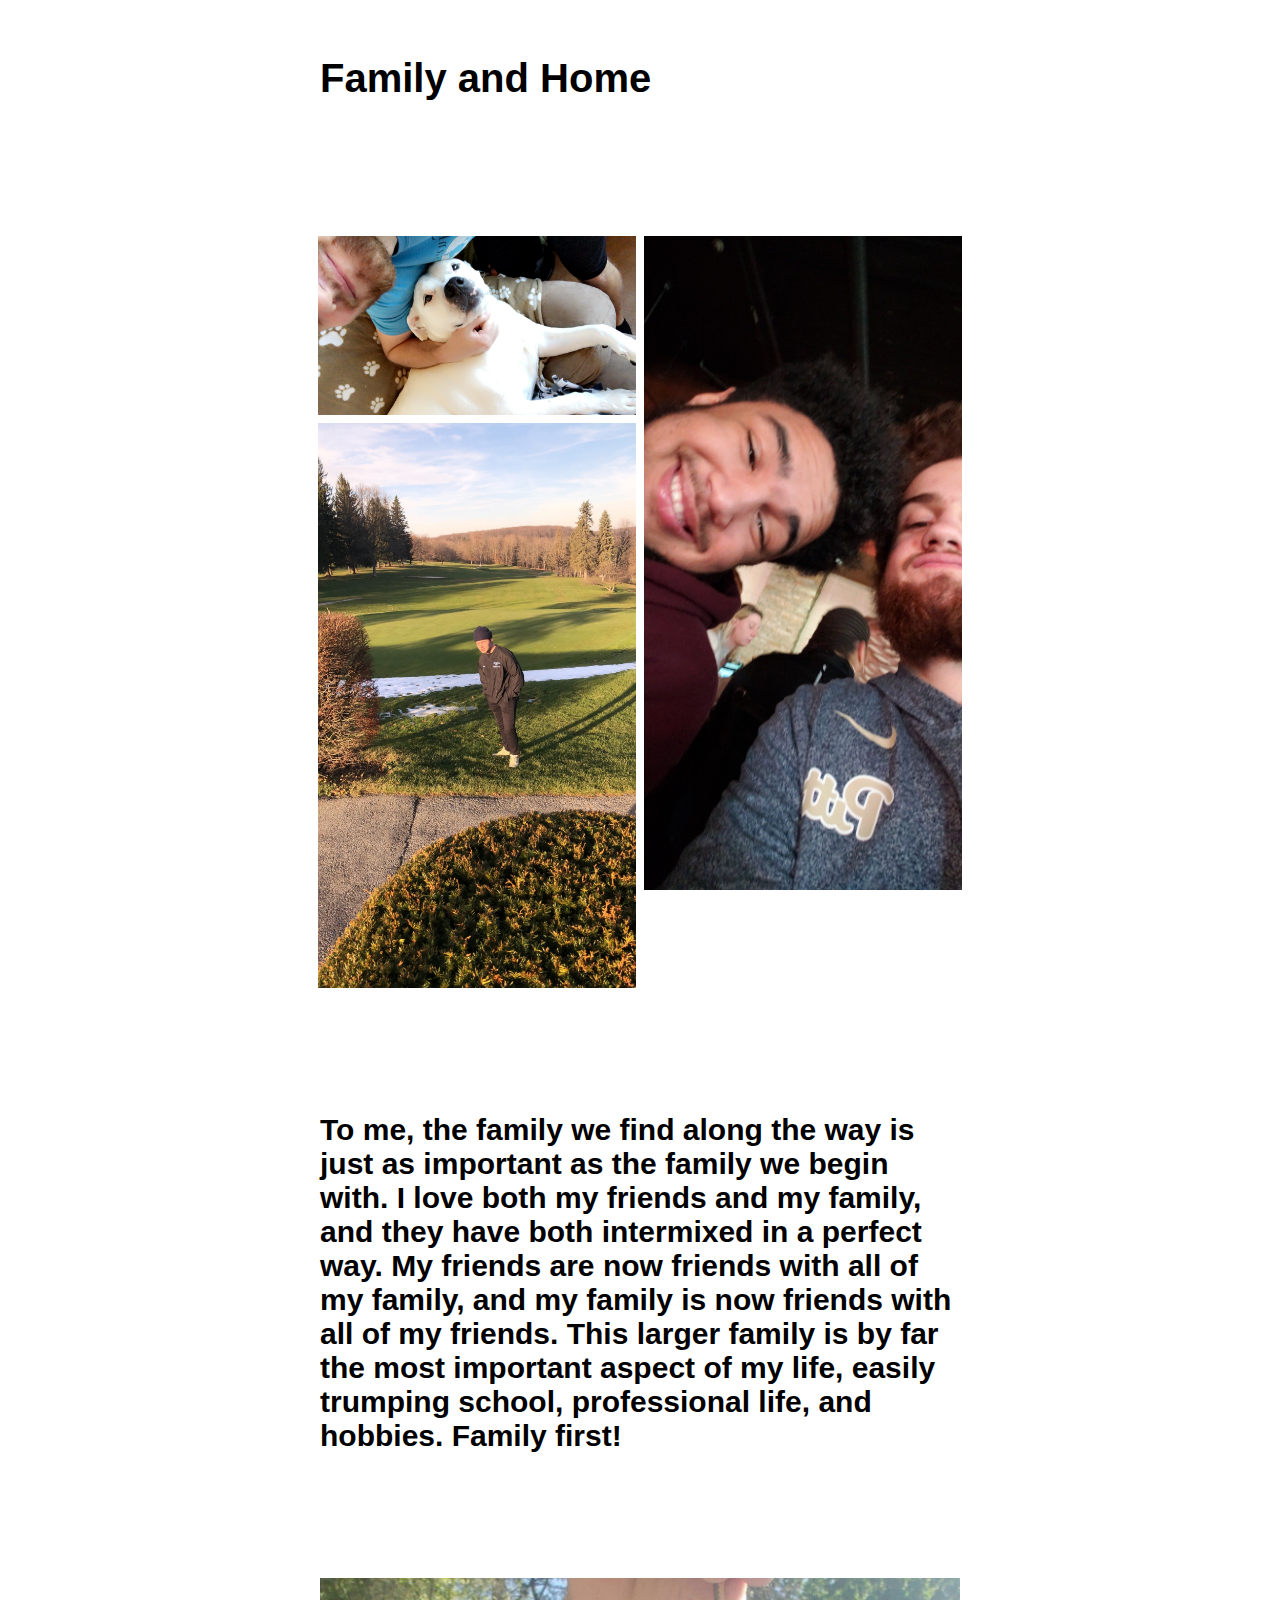
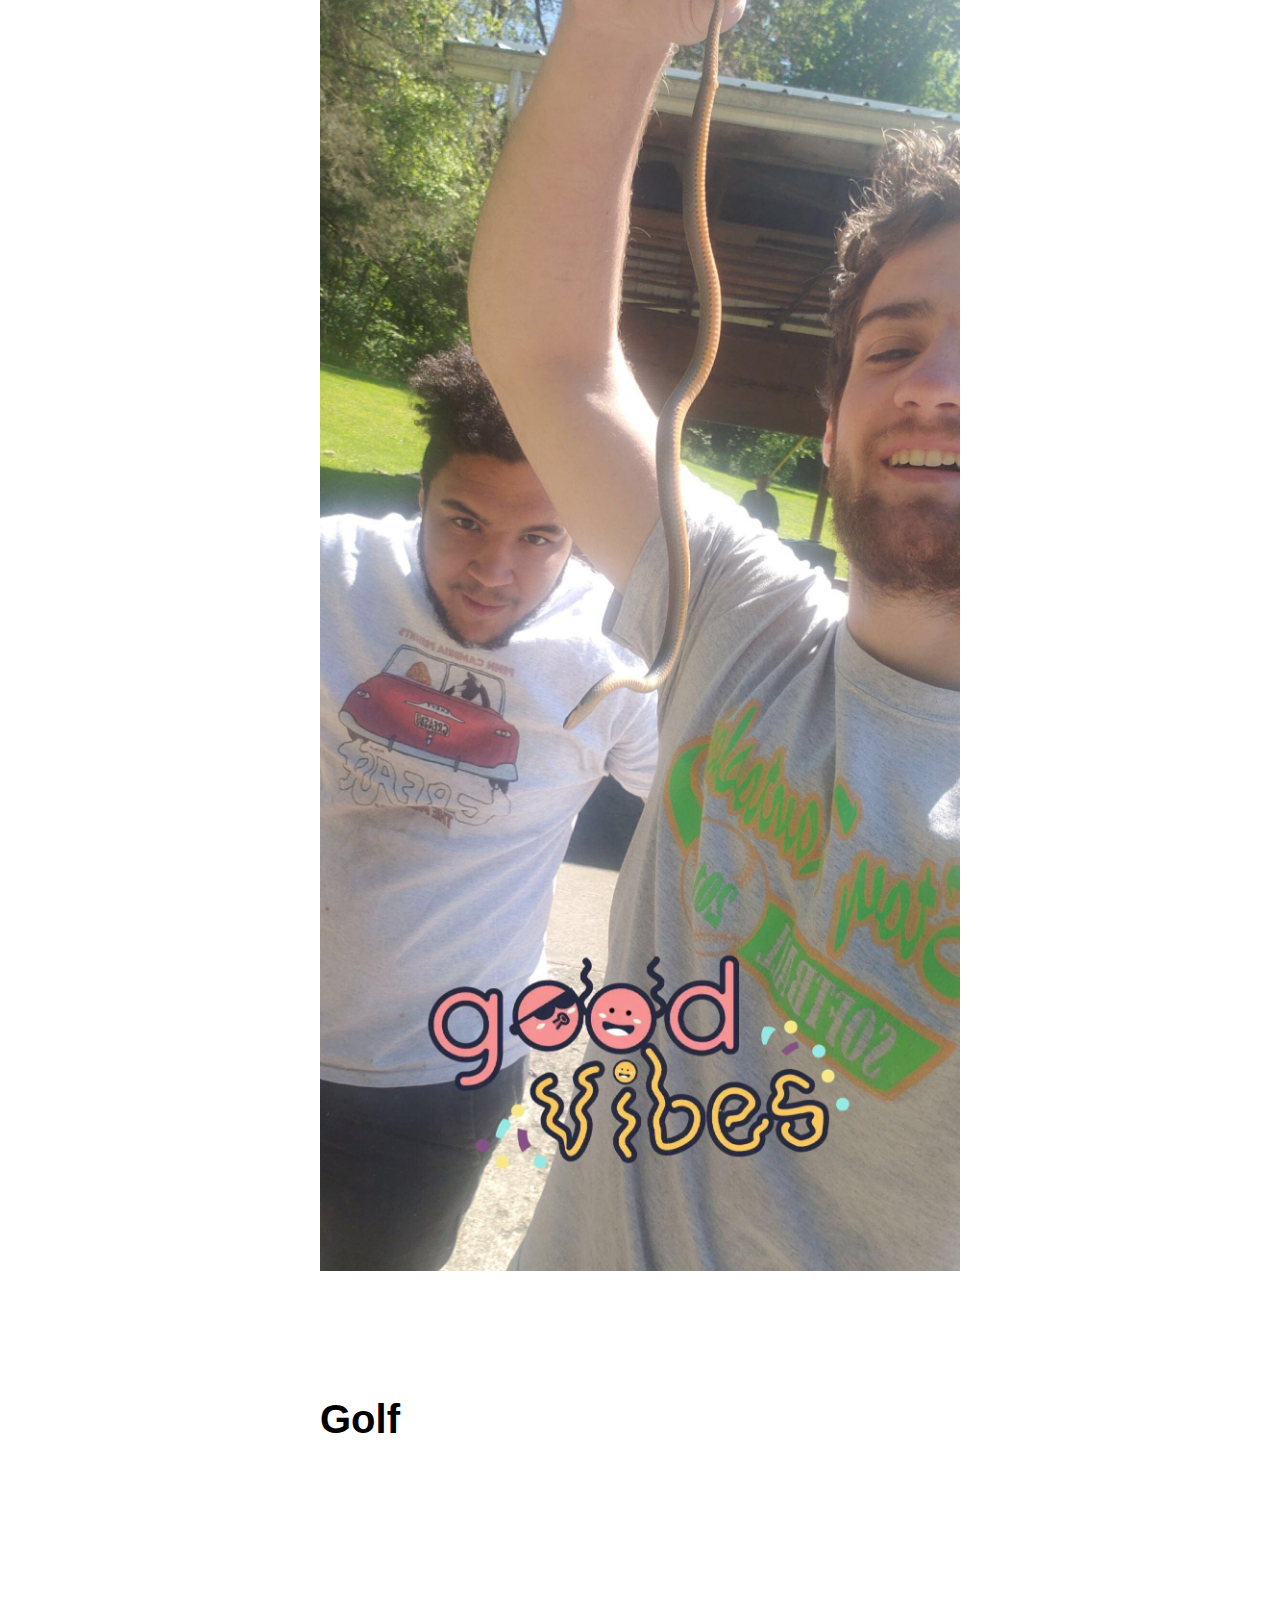
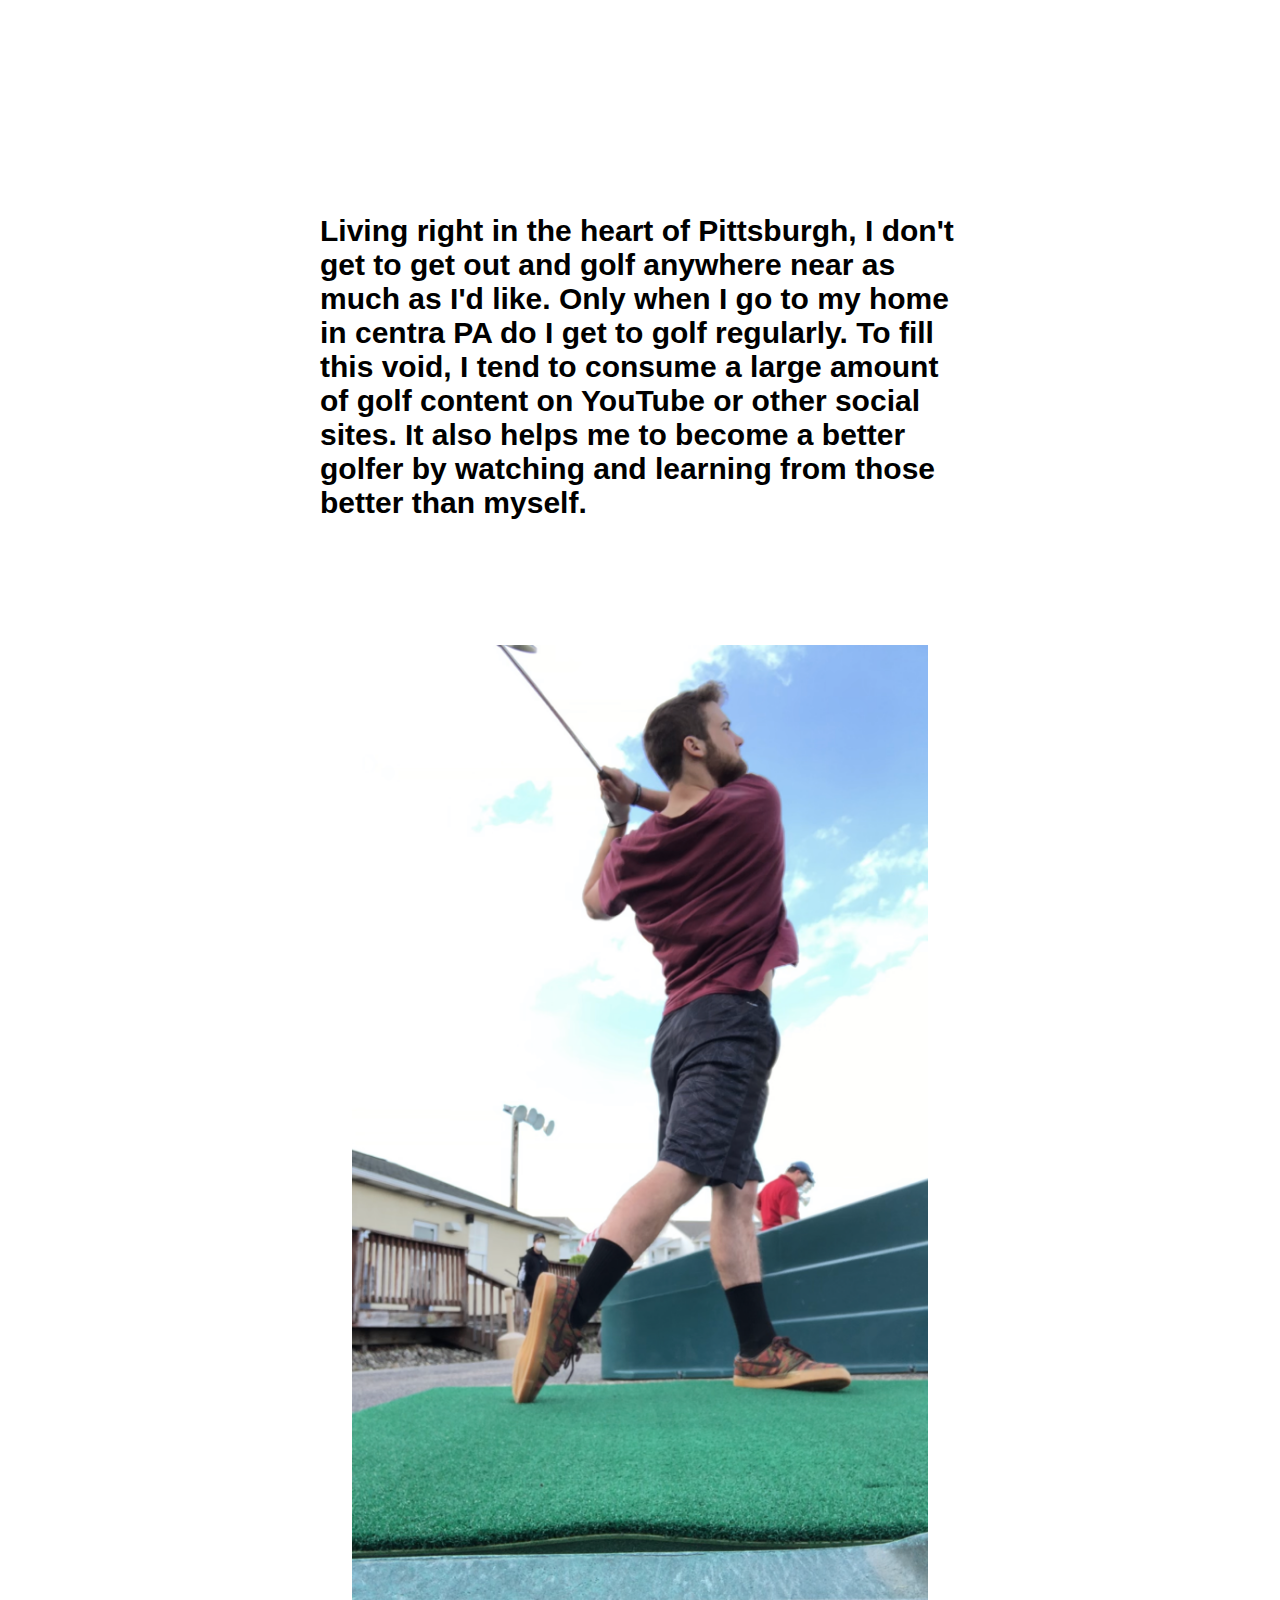
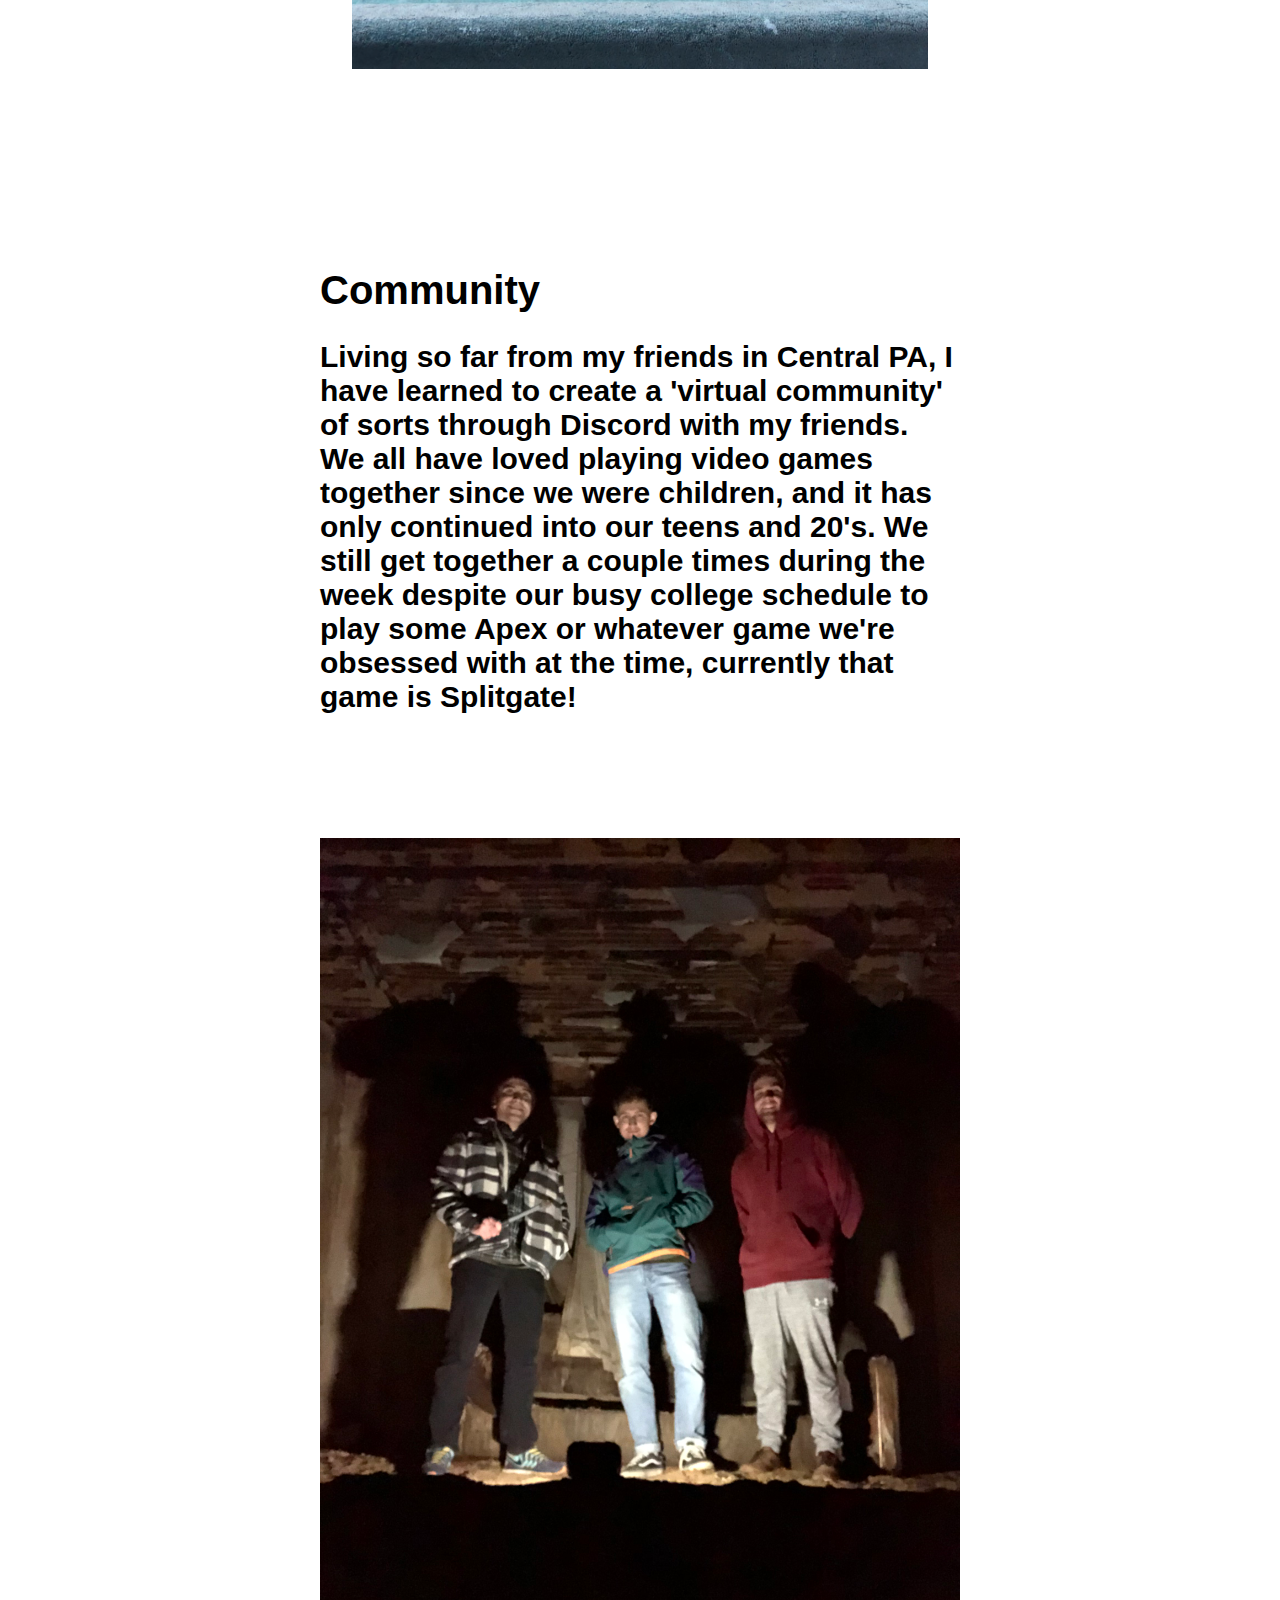
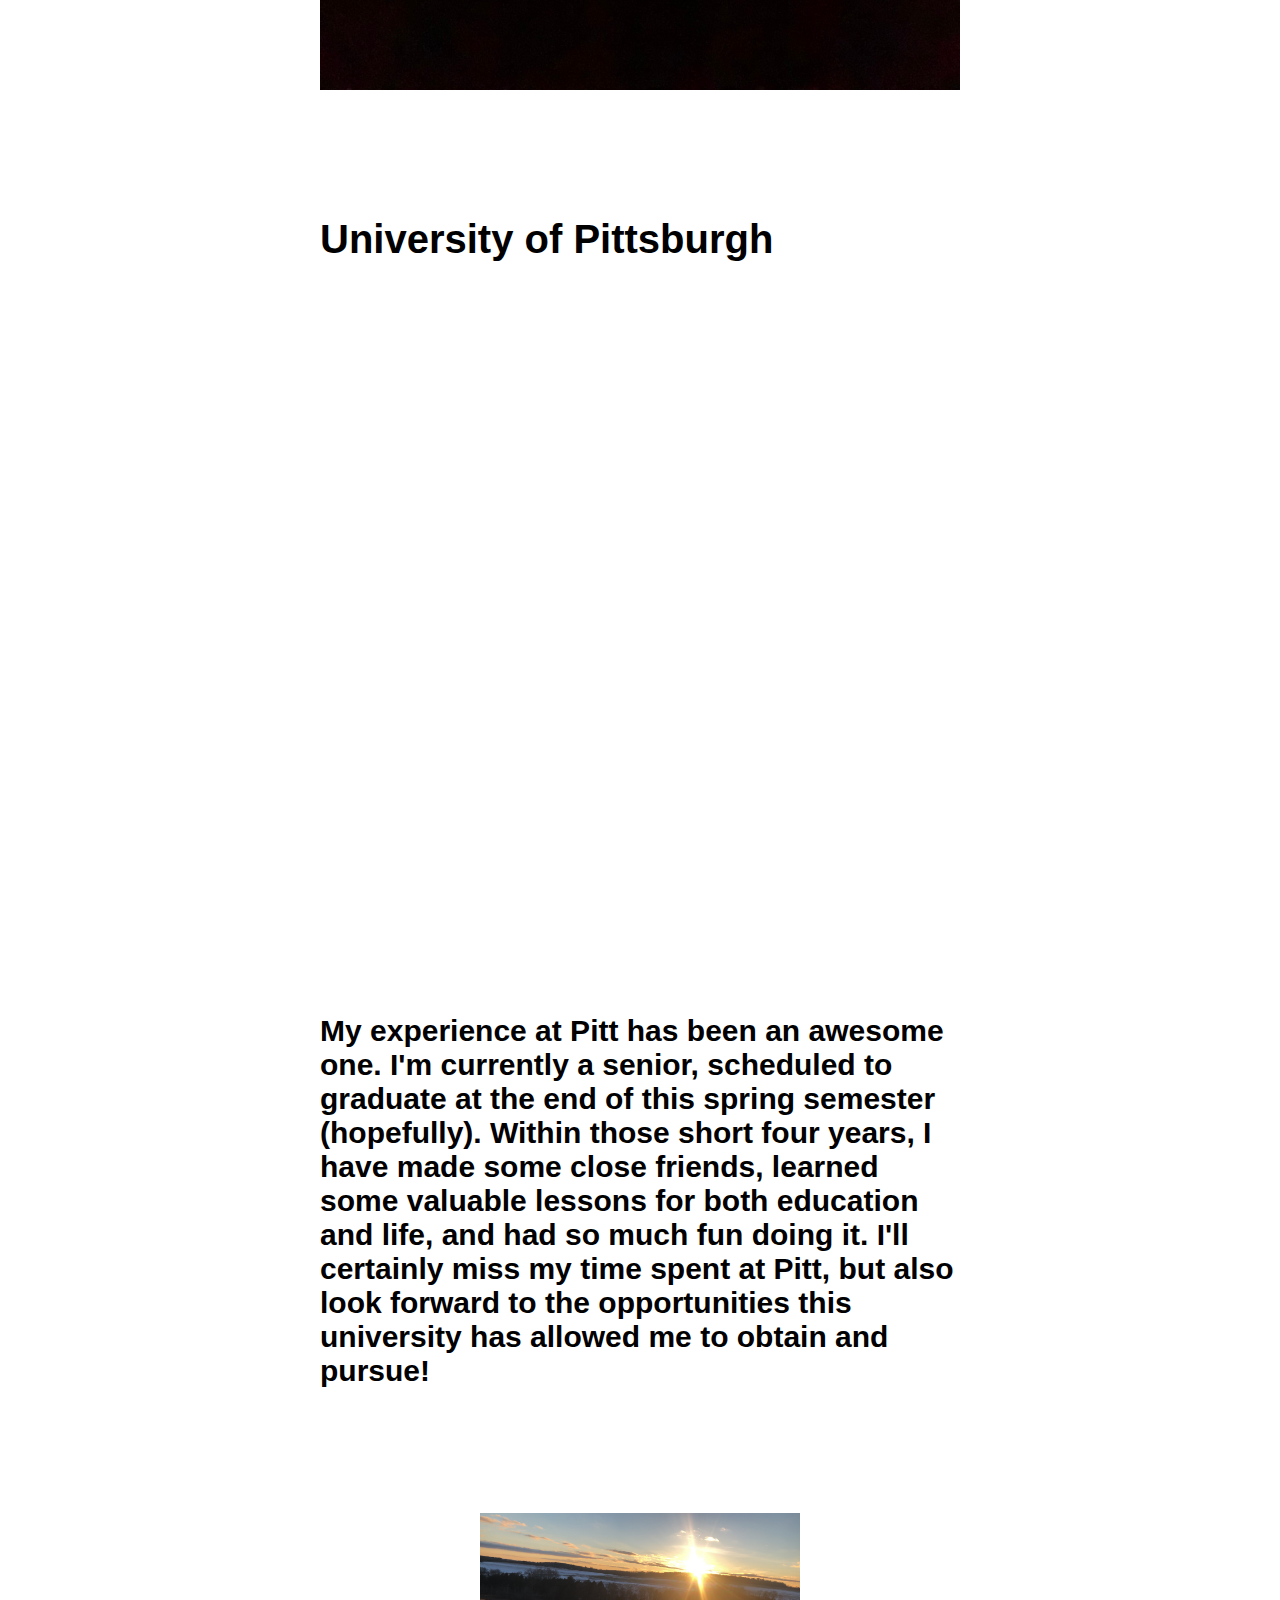
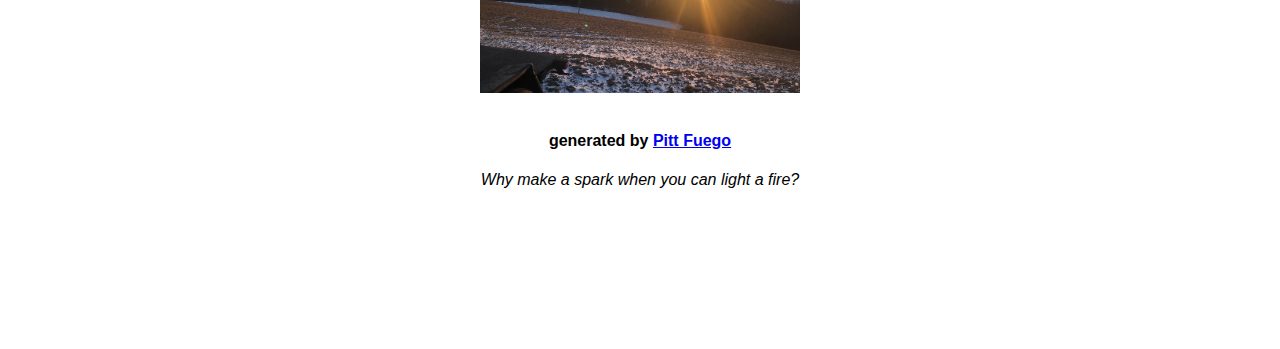
==== commit 25e7721c: "Update index.html" ====
--- a/index.html
+++ b/index.html
@@ -105,7 +105,7 @@
 
   <!--Between these divisions, you may want to add a new div element like an image (see the bottom of this html page for instructions) -->
     <div>
-        <img src="golf.PNG" class="center-image" style="max-width:45%; max-height:45%;" alt="my swing">
+        <img src="golf.png" class="center-image" style="max-width:45%; max-height:45%;" alt="my swing">
     </div>
     <br>
     <br>
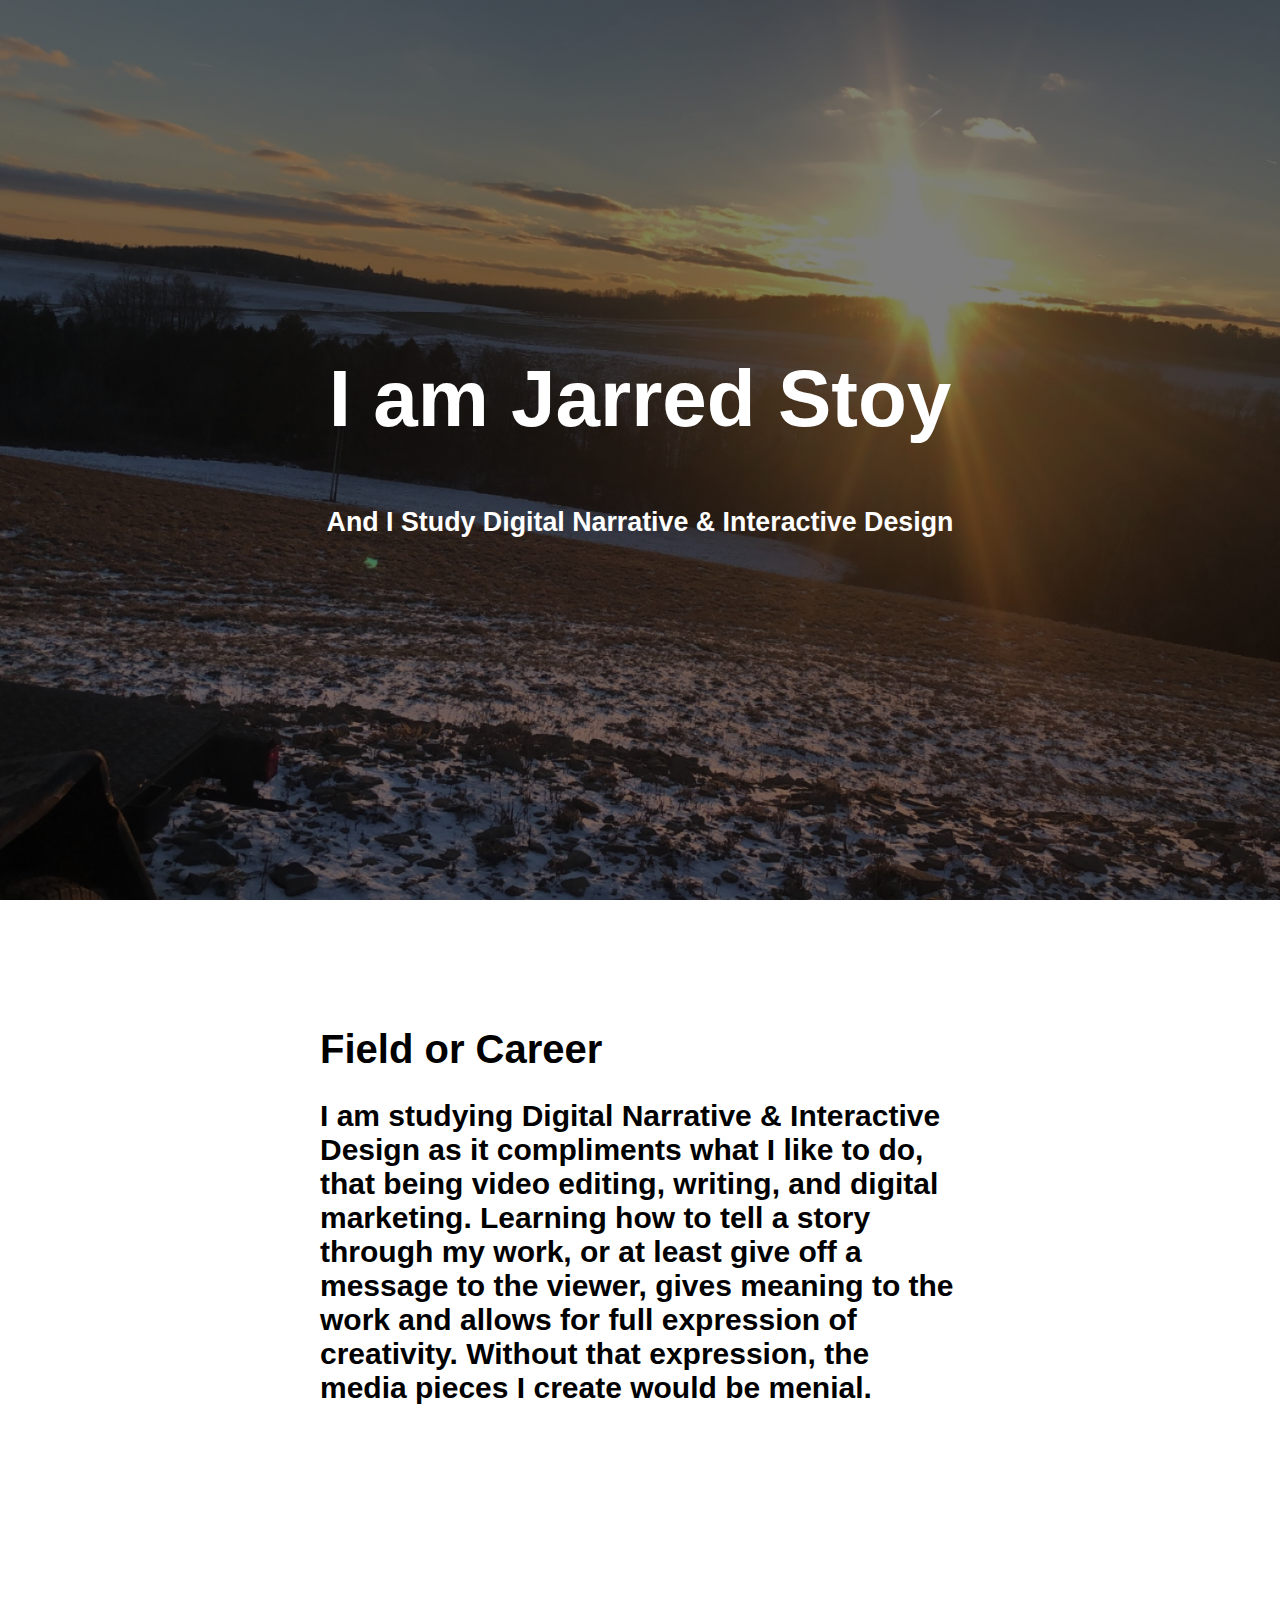
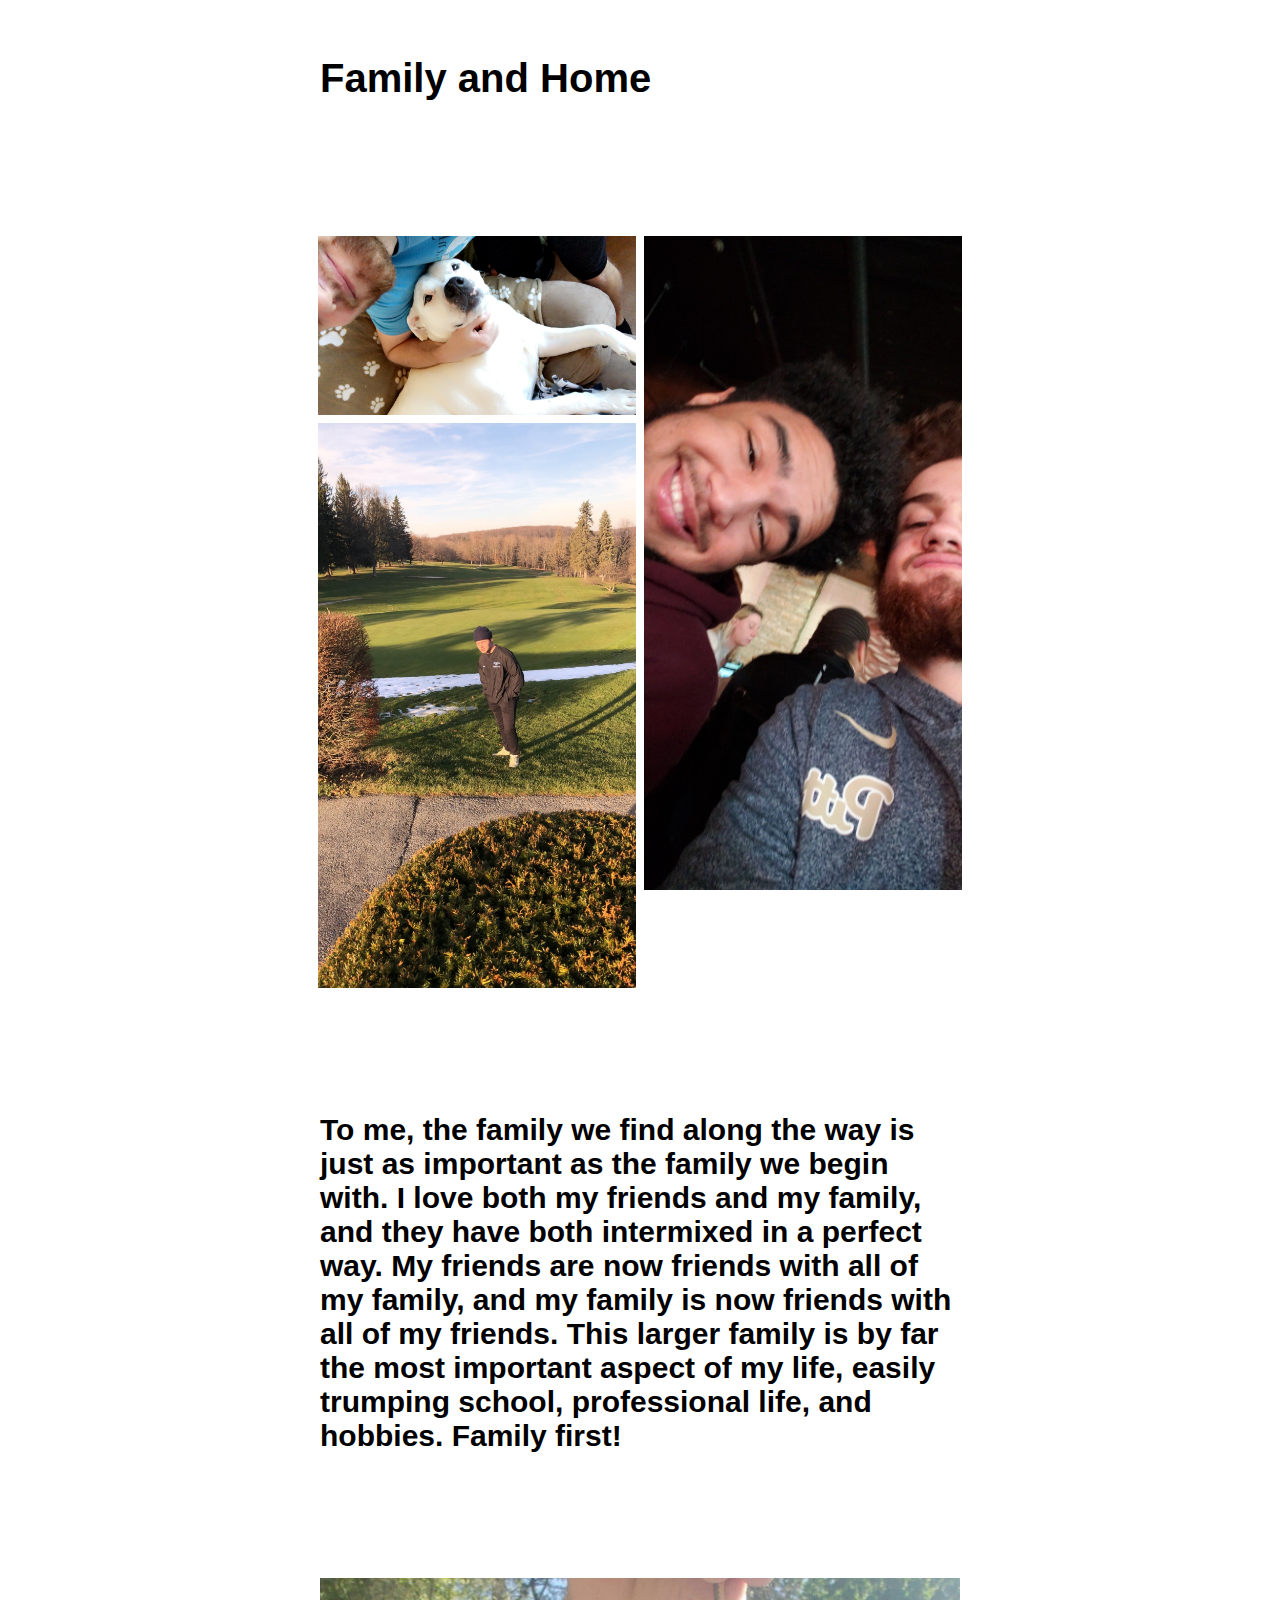
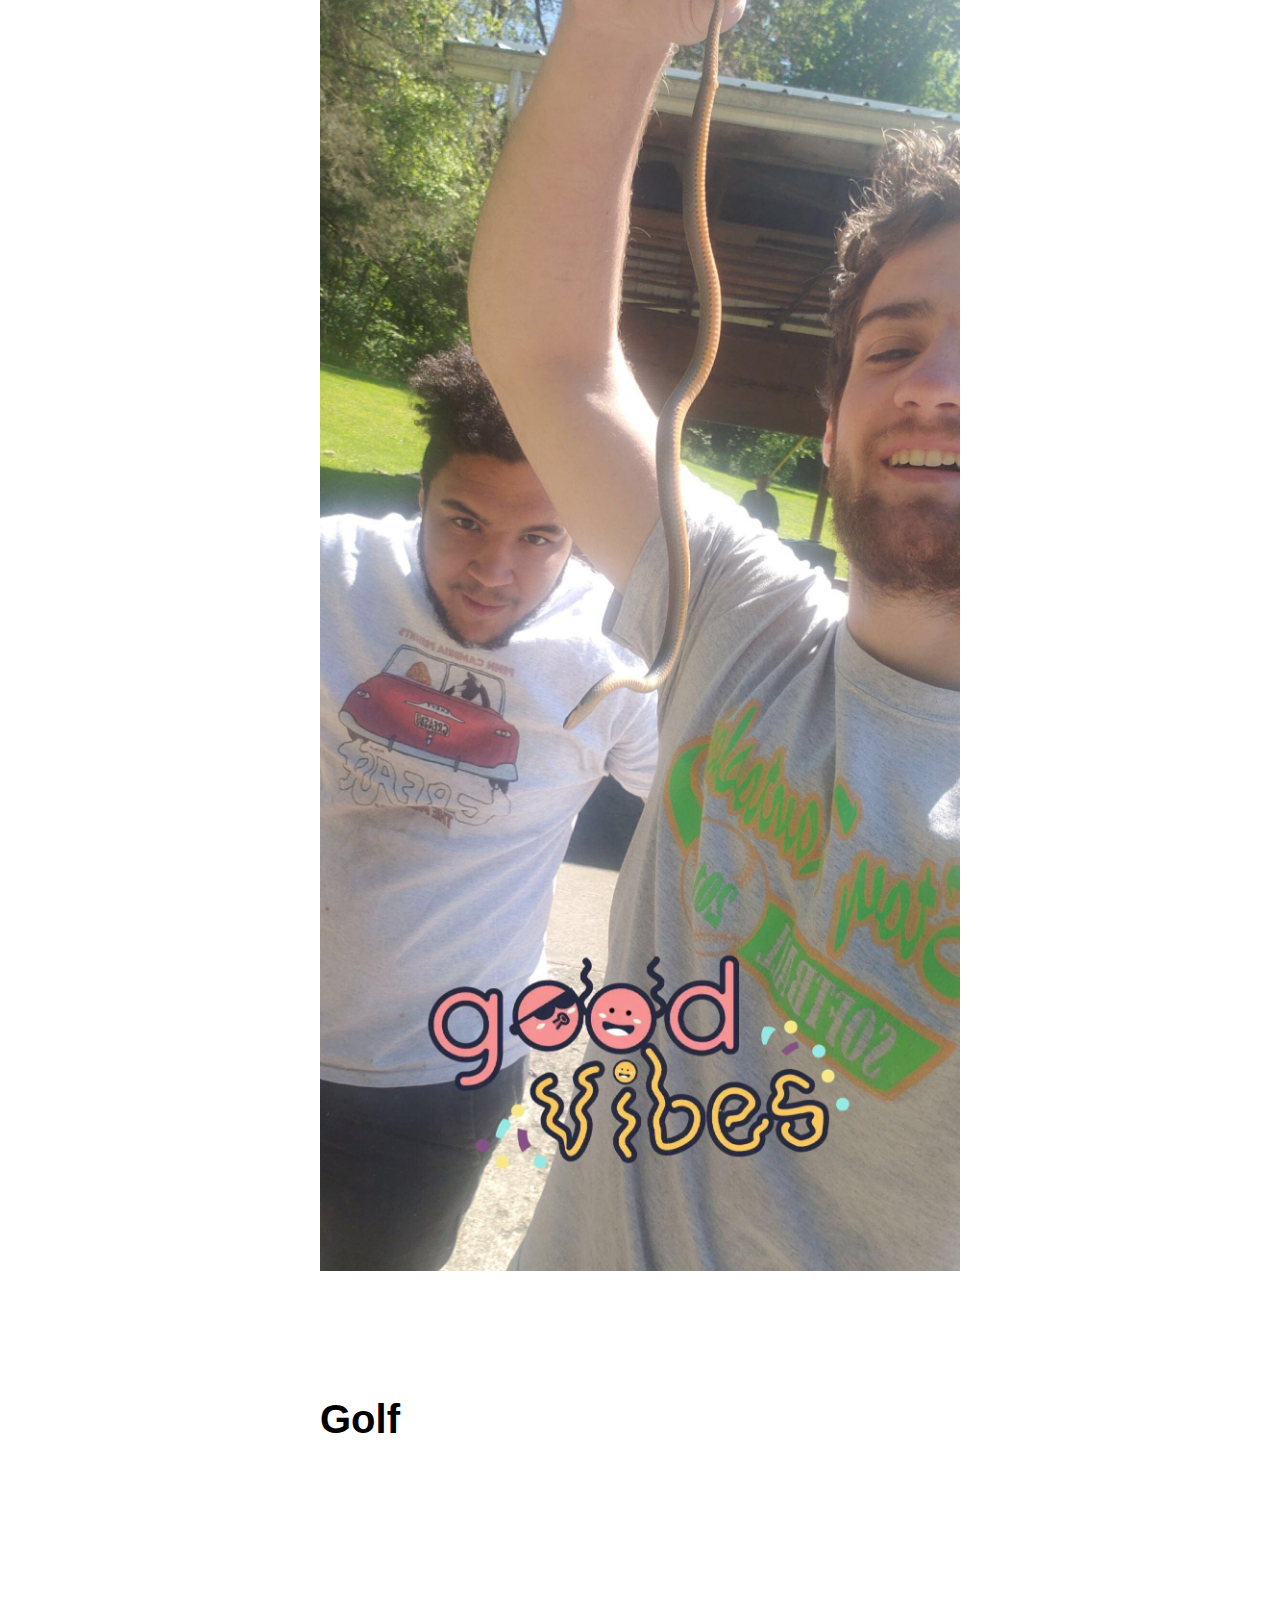
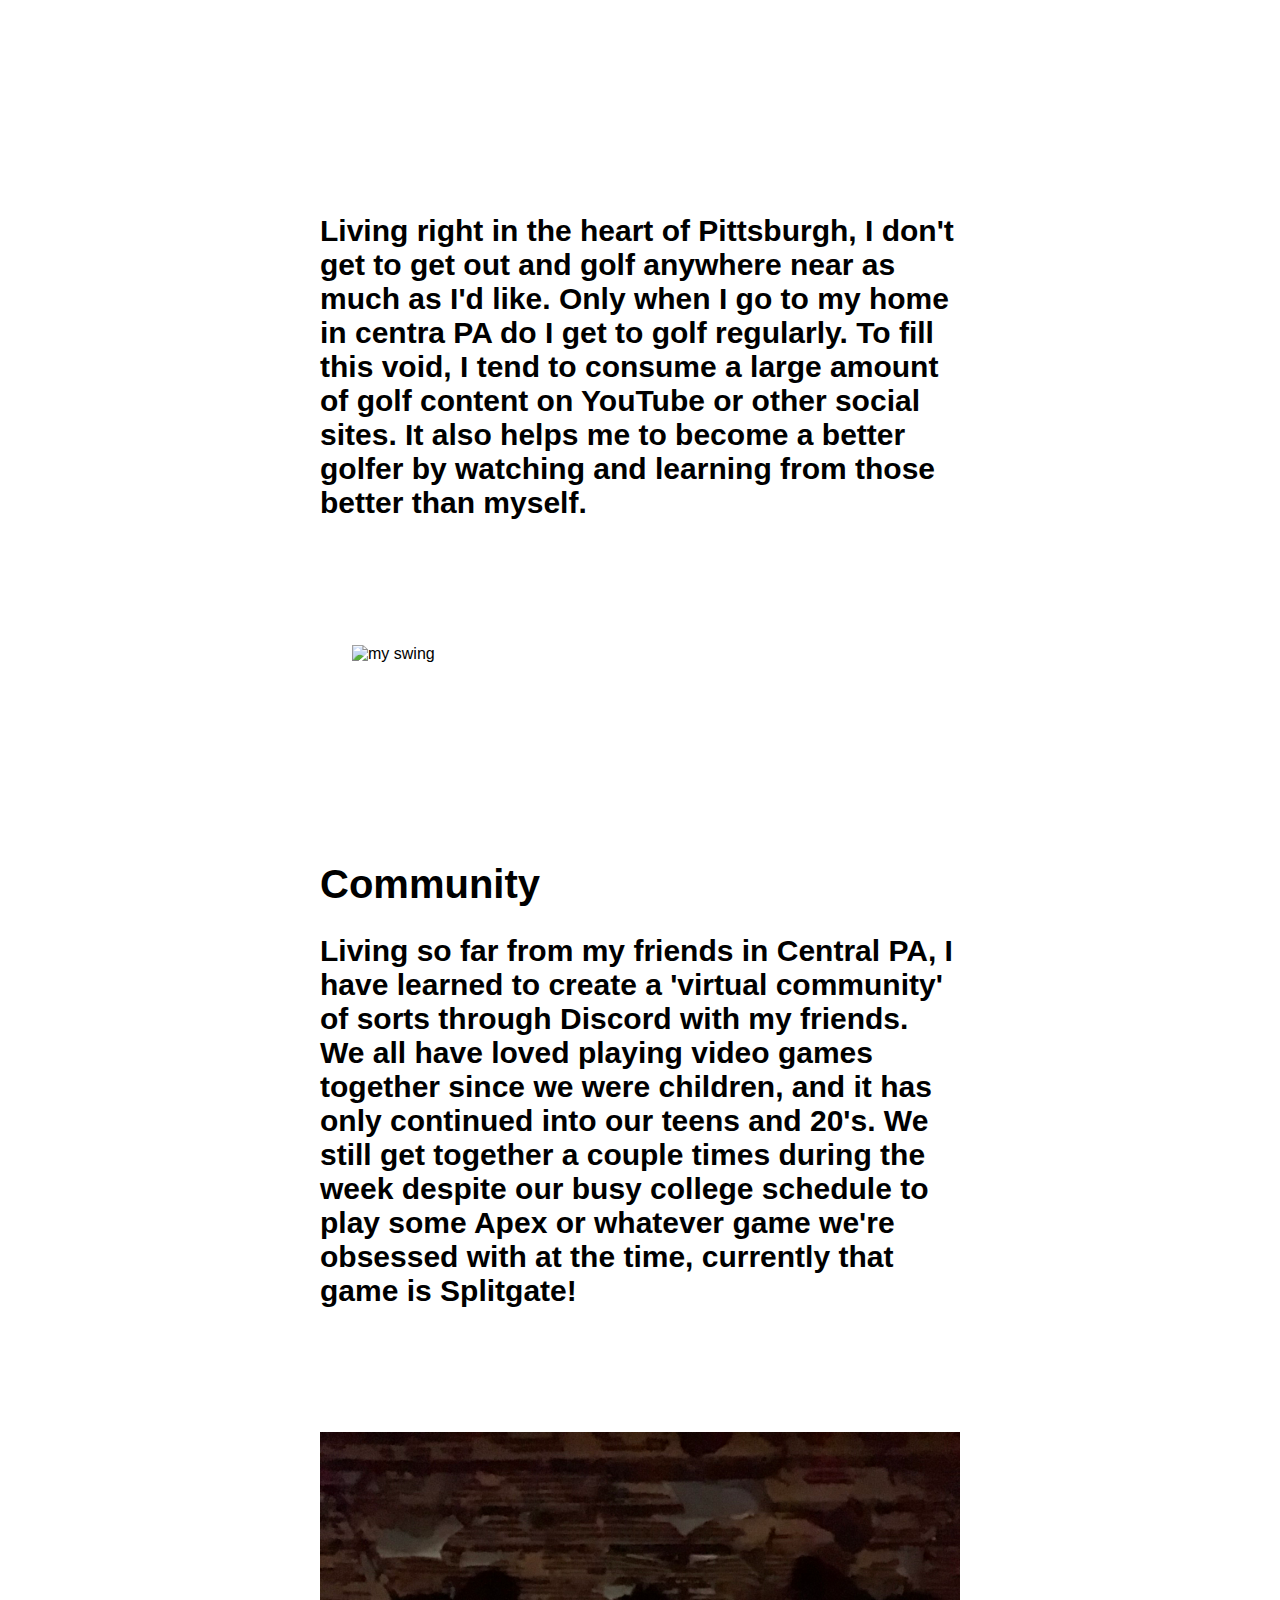
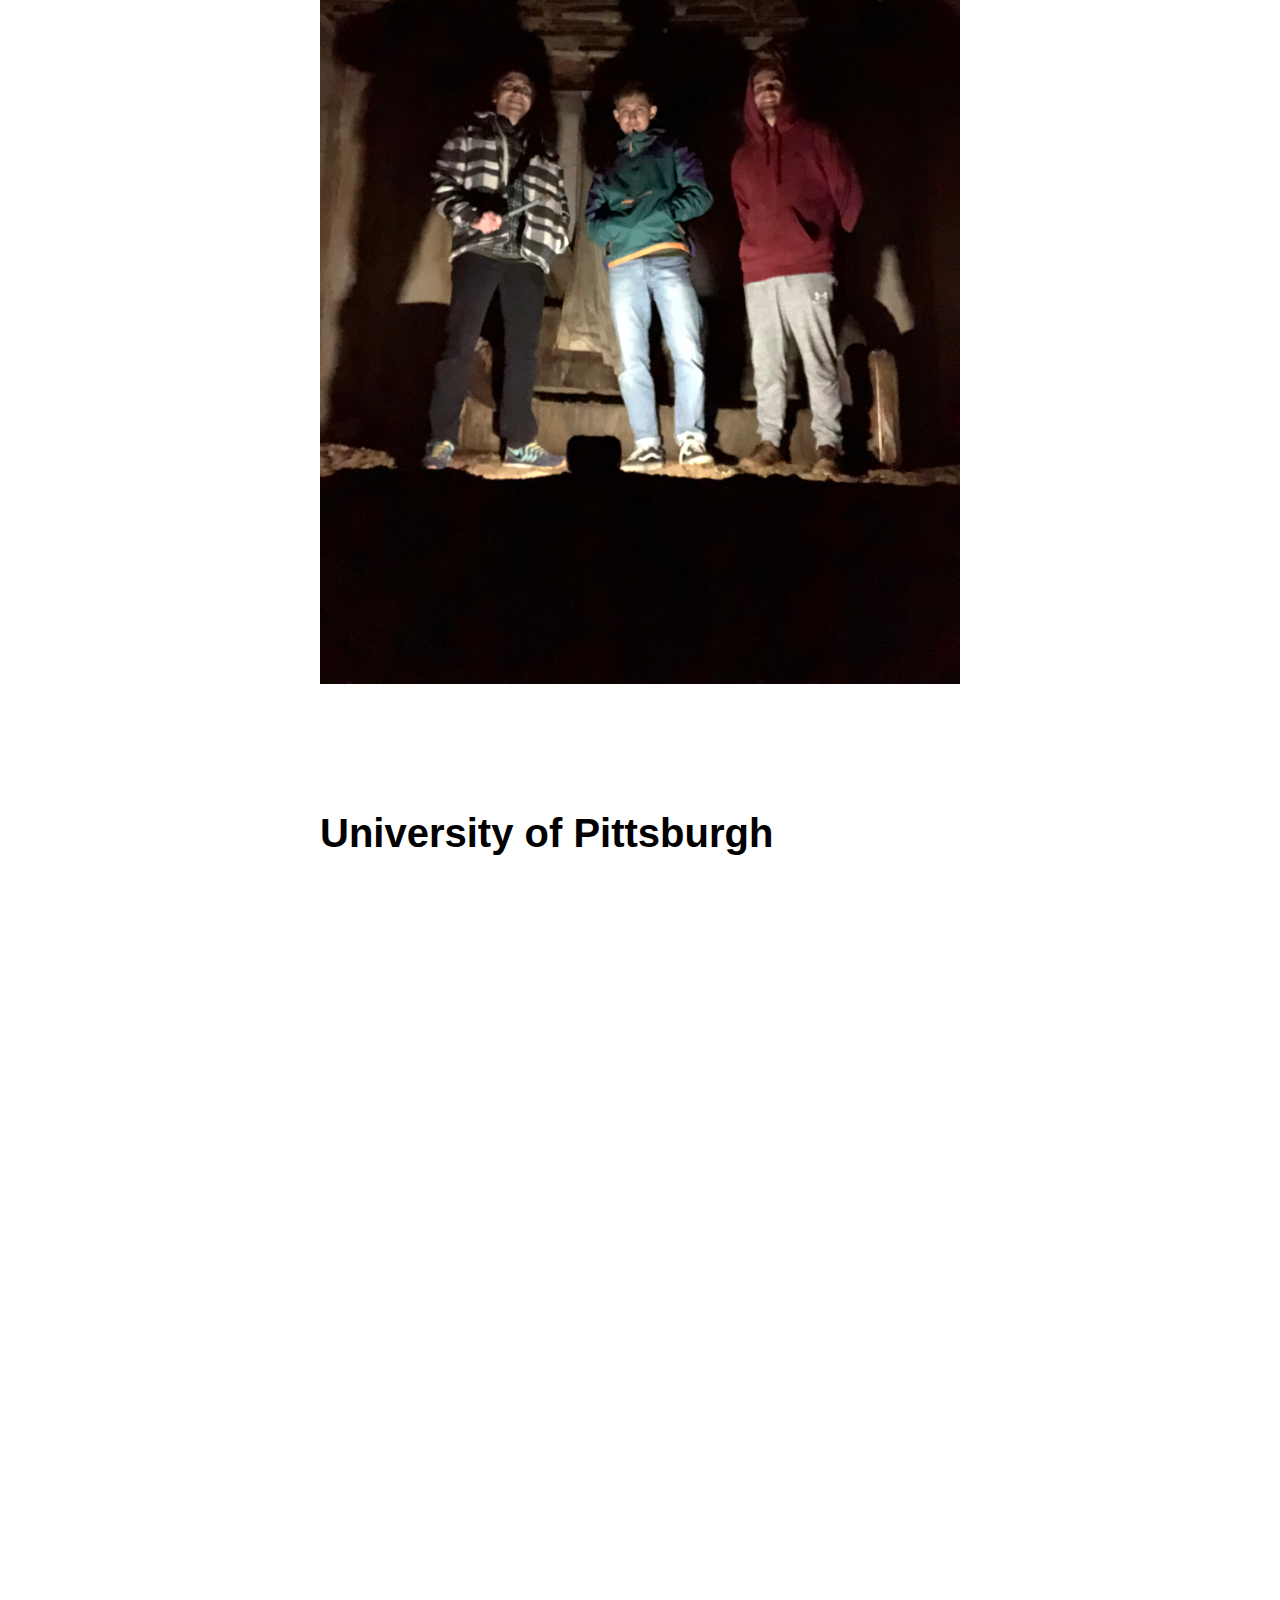
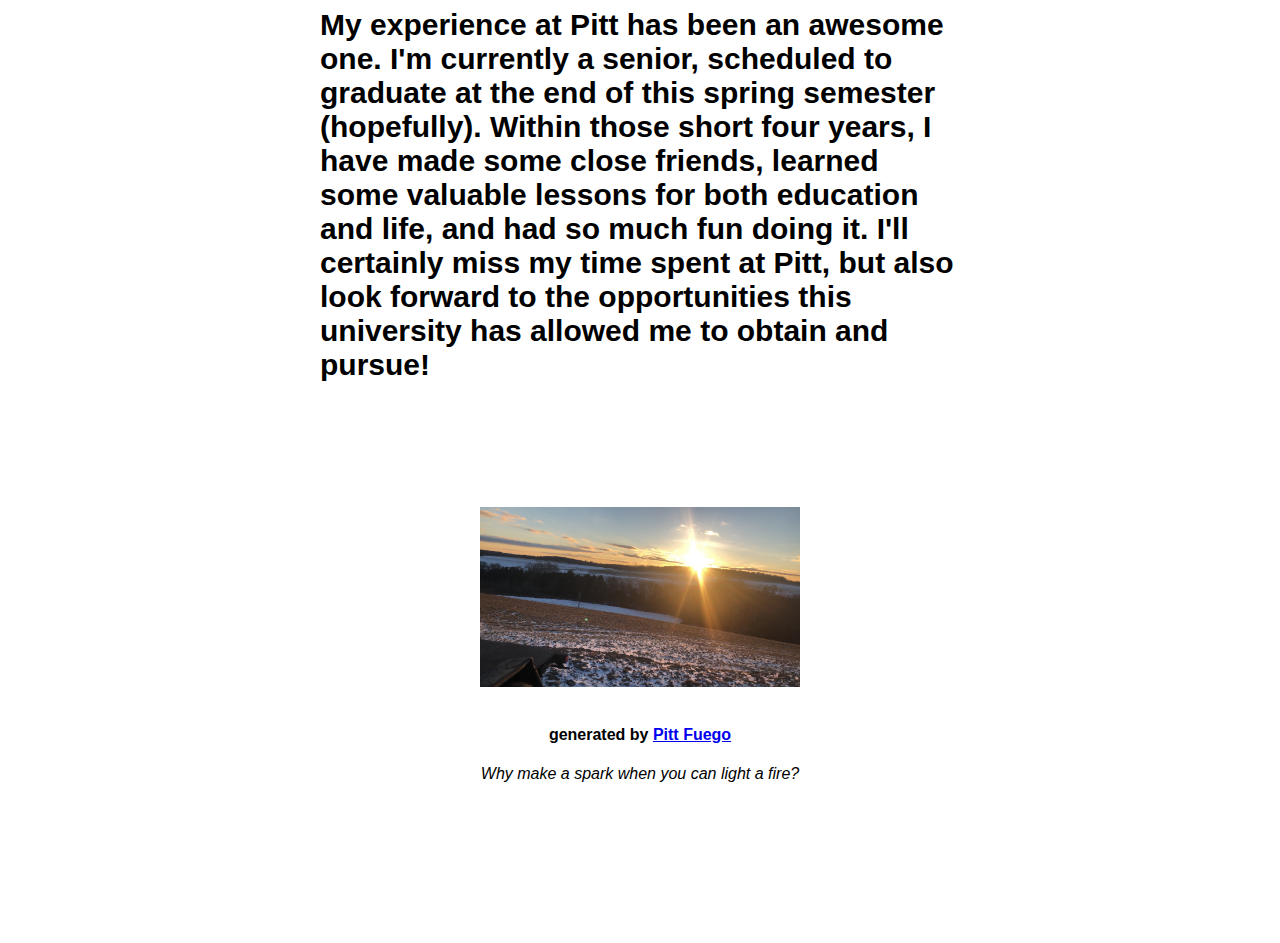
==== commit 9498e86c: "Update index.html" ====
--- a/index.html
+++ b/index.html
@@ -105,7 +105,7 @@
 
   <!--Between these divisions, you may want to add a new div element like an image (see the bottom of this html page for instructions) -->
     <div>
-        <img src="golf.png" class="center-image" style="max-width:45%; max-height:45%;" alt="my swing">
+        <img src="golf.jpg" class="center-image" style="max-width:45%; max-height:45%;" alt="my swing">
     </div>
     <br>
     <br>
